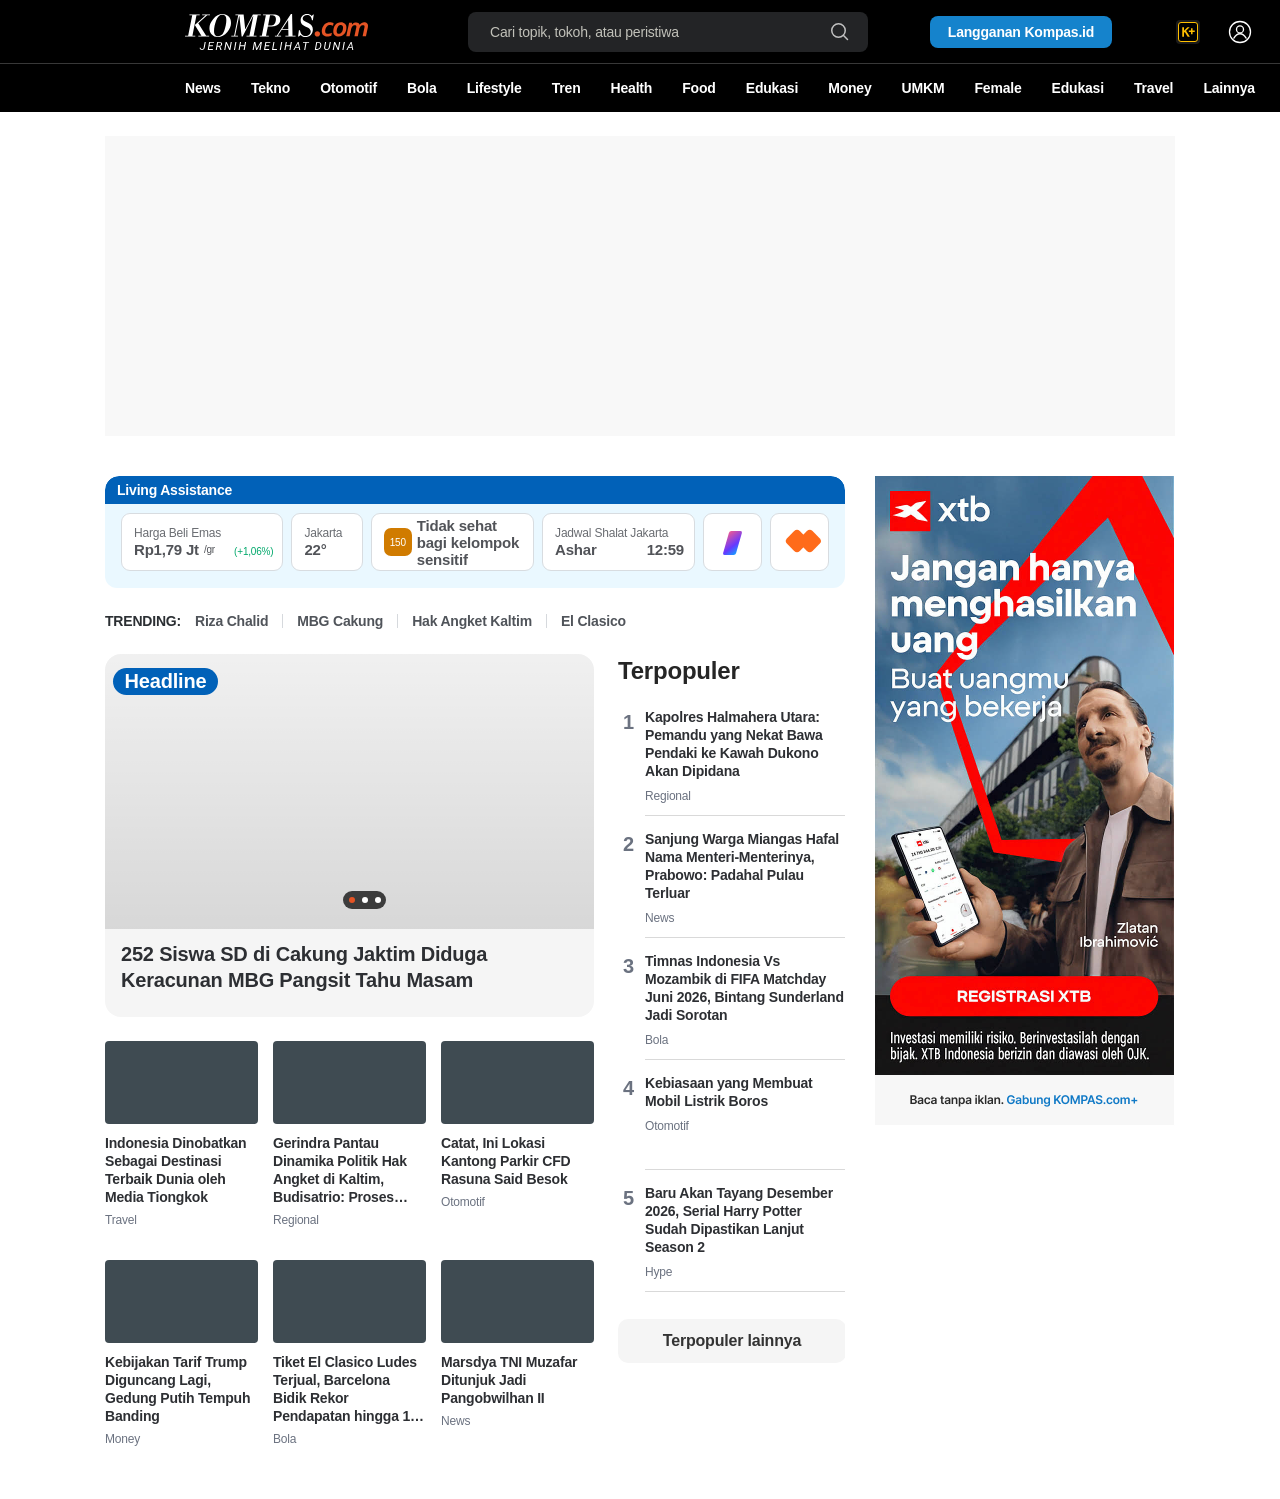
==== index.html @ 7e5c17a5 "commit" ====
<!doctype html>
<html lang="id">
  <head>
    <meta charset="UTF-8" />
    <meta name="viewport" content="width=device-width, initial-scale=1.0" />
    <title>Kompas.com Desktop Header</title>
    <link rel="stylesheet" href="styles.css" />
  </head>
  <body>
    <header class="site-header" aria-label="Kompas.com header">
      <div class="site-header__top">
        <div class="site-header__frame">
          <a class="brand" href="#" aria-label="Kompas.com">
            <svg class="brand__logo" width="183" height="36" viewBox="0 0 183 36" fill="none" xmlns="http://www.w3.org/2000/svg" aria-hidden="true" focusable="false">
            <g clip-path="url(#clip0_7351_44141)">
            <path d="M132.318 22.5954C130.817 22.5954 129.605 21.4092 129.605 19.9644C129.605 18.5196 130.817 17.3066 132.318 17.3066C133.819 17.3066 135.031 18.4928 135.031 19.9644C135.031 21.436 133.819 22.5954 132.318 22.5954Z" fill="#E55425"/>
            <path d="M10.28 22.4973H0V21.659H3.15675L7.2285 1.32901H4.41487V0.495117H14.6949V1.32901H11.4695L7.4298 21.6635H10.28V22.5018V22.4973ZM24.1514 22.4973H13.3087V21.659H16.4517L9.81337 10.9923L20.6241 1.32901H17.1974V0.495117H24.9932V1.32901H22.1796L13.2721 9.35576L21.1685 21.6635H24.1468V22.5018L24.1514 22.4973Z" fill="white"/>
            <path d="M24.444 14.1806C24.444 12.6332 24.7506 11.0948 25.3728 9.56968C25.9904 8.04013 26.9008 6.5641 28.104 5.13266C29.5086 3.43367 31.0137 2.15385 32.6241 1.2932C34.2391 0.437012 35.9319 0 37.7115 0C40.118 0 42.1035 0.83835 43.6682 2.51951C45.2283 4.19621 46.0106 6.3233 46.0106 8.89186C46.0106 10.3768 45.6995 11.8885 45.0819 13.4314C44.4642 14.9744 43.563 16.4593 42.3826 17.8774C40.9735 19.5897 39.45 20.8785 37.8259 21.7391C36.2018 22.6042 34.4907 23.0368 32.6882 23.0368C30.3 23.0368 28.3328 22.1984 26.7727 20.5217C25.2172 18.845 24.4395 16.7313 24.4395 14.1806H24.444ZM37.2174 0.83835C35.8678 0.83835 34.7058 1.28428 33.7313 2.17614C32.7522 3.068 31.8876 4.47269 31.1373 6.38573C30.4968 8.08473 29.9844 9.89075 29.6046 11.8038C29.2249 13.7168 29.0328 15.456 29.0328 17.0123C29.0328 18.7737 29.3713 20.0803 30.053 20.932C30.7347 21.7793 31.7732 22.2074 33.1777 22.2074C34.5822 22.2074 35.6985 21.757 36.6913 20.8517C37.6841 19.9509 38.5442 18.5641 39.2579 16.6912C39.8892 15.0368 40.3925 13.2441 40.7676 11.3133C41.1428 9.38239 41.3304 7.62988 41.3304 6.05128C41.3304 4.27648 40.9964 2.96544 40.3284 2.11371C39.6559 1.26644 38.622 0.83835 37.2174 0.83835Z" fill="white"/>
            <path d="M53.0334 22.4969H46.3311V21.6586H49.131L53.2302 1.32858H50.4211V0.494694H58.6241L60.1796 14.9295H60.477L67.893 0.490234H75.8124V1.32412H72.7059L68.6067 21.6586H71.5164V22.4969H61.4972V21.6586H64.4069L68.2911 2.26058H67.9296L57.6313 22.4925H56.6202L54.4563 2.22491H54.1086L50.1603 21.6541H53.0334V22.4925V22.4969Z" fill="white"/>
            <path d="M83.8368 22.4969H74.6914V21.6586H76.8279L80.8631 1.32413H78.0495V0.490234H87.9726C90.3837 0.490234 92.2045 0.940625 93.4443 1.83695C94.6842 2.73773 95.3018 4.06214 95.3018 5.81465C95.3018 7.07217 95.0181 8.1647 94.4417 9.08778C93.8698 10.0109 93.0234 10.7511 91.898 11.2996C91.0928 11.6876 90.1824 11.964 89.1621 12.129C88.1419 12.294 86.472 12.3788 84.1525 12.3788H82.8624L80.9912 21.663H83.8323V22.5014L83.8368 22.4969ZM83.0957 11.4468H84.7473C86.0374 11.4468 86.9707 11.3709 87.5426 11.2104C88.1145 11.0543 88.5948 10.7912 88.9837 10.4122C89.5876 9.8637 90.0634 9.12346 90.4065 8.19146C90.7497 7.26392 90.9189 6.25166 90.9189 5.16359C90.9189 3.74553 90.5712 2.7511 89.8758 2.18031C89.1804 1.60952 87.9315 1.32413 86.1381 1.32413H85.0263L83.0957 11.4423V11.4468Z" fill="white"/>
            <path d="M96.0841 22.4972H89.9033V21.6589H91.7699L105.907 0H107.096L107.526 21.6589H110.569V22.4972H100.389V21.6589H103.432L103.336 15.7681H96.7384L92.8039 21.6589H96.0933V22.4972H96.0841ZM103.326 14.8852L103.125 5.98885L97.2736 14.8852H103.322H103.326Z" fill="white"/>
            <path d="M113.766 22.4971H113.053L113.913 16.2095H114.988C115.281 18.1225 115.898 19.5807 116.85 20.5885C117.806 21.5963 119.046 22.1047 120.583 22.1047C122.006 22.1047 123.214 21.6587 124.207 20.7713C125.199 19.8795 125.693 18.8003 125.693 17.5339C125.693 16.7713 125.469 16.0712 125.021 15.4246C124.573 14.7825 123.95 14.2607 123.154 13.8639L120.3 12.4503C118.396 11.5049 117.147 10.613 116.553 9.77467C115.958 8.93632 115.66 7.84379 115.66 6.48816C115.66 4.5662 116.246 3.00544 117.422 1.80589C118.598 0.606336 120.135 0.00878906 122.033 0.00878906C123.013 0.00878906 123.882 0.164865 124.632 0.468098C125.382 0.77579 126.055 1.25294 126.65 1.89508L128.287 0.378912H128.763L127.857 6.29641H126.984C126.75 4.58404 126.224 3.26408 125.401 2.33655C124.573 1.40901 123.52 0.945244 122.226 0.945244C120.931 0.945244 119.833 1.29307 118.973 1.98872C118.113 2.68437 117.678 3.54056 117.678 4.54837C117.678 5.17267 117.843 5.69441 118.168 6.10912C118.497 6.52384 119.183 6.98315 120.235 7.49151L123.388 9.03443C124.934 9.78805 126.064 10.6844 126.782 11.7234C127.501 12.7624 127.857 14.0199 127.857 15.5004C127.857 17.7524 127.162 19.5718 125.762 20.9631C124.367 22.3499 122.518 23.0456 120.213 23.0456C119.252 23.0456 118.383 22.8761 117.605 22.5328C116.827 22.1894 116.177 21.6989 115.66 21.0656L113.753 22.506L113.766 22.4971Z" fill="white"/>
            <path d="M148.033 11.7014C147.521 11.4784 147.008 11.3178 146.5 11.2153C145.993 11.1127 145.535 11.0637 145.128 11.0637C144.501 11.0637 143.943 11.1618 143.458 11.3624C142.969 11.5587 142.543 11.8262 142.177 12.1517C141.811 12.4817 141.505 12.8563 141.253 13.2755C141.001 13.6991 140.795 14.1272 140.64 14.5731C140.484 15.0191 140.37 15.4561 140.297 15.8842C140.224 16.3123 140.192 16.7047 140.192 17.057C140.192 17.5832 140.26 18.0246 140.388 18.3814C140.521 18.7381 140.708 19.0191 140.942 19.2287C141.18 19.4338 141.463 19.5854 141.788 19.6746C142.113 19.7638 142.47 19.8039 142.85 19.8039C143.486 19.8039 144.149 19.7192 144.844 19.5453C145.535 19.3758 146.231 19.135 146.921 18.8318L146.308 21.717C145.823 21.9132 145.224 22.0915 144.515 22.2521C143.801 22.4126 143.046 22.4929 142.237 22.4929C141.532 22.4929 140.855 22.3948 140.201 22.203C139.546 22.0068 138.97 21.6991 138.462 21.2799C137.959 20.8563 137.556 20.3123 137.25 19.6478C136.948 18.9834 136.797 18.1718 136.797 17.2175C136.797 16.5977 136.861 15.9466 136.989 15.2688C137.117 14.591 137.318 13.9221 137.593 13.271C137.867 12.62 138.22 11.9957 138.654 11.3981C139.084 10.8006 139.601 10.2788 140.201 9.82844C140.8 9.37805 141.495 9.02576 142.287 8.75821C143.078 8.49511 143.957 8.36133 144.913 8.36133C145.453 8.36133 146.08 8.42822 146.784 8.562C147.489 8.69578 148.097 8.86969 148.6 9.08374L148.033 11.6924V11.7014Z" fill="#E55425"/>
            <path d="M156.039 8.37012C156.858 8.37012 157.595 8.47714 158.254 8.68673C158.912 8.90077 159.48 9.21739 159.951 9.63656C160.422 10.0557 160.784 10.5909 161.04 11.233C161.296 11.8751 161.424 12.6243 161.424 13.476C161.424 14.6622 161.259 15.7949 160.925 16.8829C160.596 17.971 160.102 18.9298 159.452 19.7637C158.803 20.5975 157.993 21.262 157.023 21.757C156.053 22.2519 154.937 22.4972 153.665 22.4972C152.86 22.4972 152.123 22.3902 151.46 22.1806C150.796 21.9665 150.229 21.6499 149.758 21.2308C149.287 20.8071 148.925 20.2809 148.669 19.6432C148.413 19.0056 148.285 18.2564 148.285 17.3958C148.285 16.214 148.449 15.0769 148.783 13.9888C149.117 12.9008 149.607 11.942 150.256 11.1081C150.906 10.2742 151.716 9.60981 152.686 9.11928C153.656 8.6243 154.772 8.37458 156.044 8.37458L156.039 8.37012ZM155.756 11.0635C155.303 11.0635 154.882 11.1527 154.502 11.3266C154.122 11.5006 153.784 11.7458 153.477 12.0535C153.175 12.3612 152.91 12.7224 152.686 13.1282C152.462 13.534 152.274 13.971 152.123 14.4392C151.972 14.9075 151.858 15.3846 151.78 15.8751C151.702 16.3657 151.666 16.8473 151.666 17.3199C151.666 18.087 151.849 18.6934 152.215 19.1393C152.581 19.5853 153.157 19.8038 153.944 19.8038C154.401 19.8038 154.818 19.7146 155.198 19.5407C155.577 19.3668 155.92 19.1215 156.222 18.8138C156.524 18.5061 156.79 18.1449 157.018 17.7391C157.247 17.3333 157.435 16.8963 157.581 16.4281C157.727 15.9599 157.842 15.4783 157.915 14.9833C157.993 14.4883 158.029 14.0022 158.029 13.534C158.029 12.7759 157.842 12.1739 157.476 11.7324C157.105 11.2865 156.529 11.068 155.751 11.068L155.756 11.0635Z" fill="#E55425"/>
            <path d="M174.642 10.7157C175.232 9.95763 175.923 9.37792 176.719 8.97212C177.515 8.57079 178.361 8.37012 179.253 8.37012C179.811 8.37012 180.319 8.44593 180.777 8.59754C181.234 8.74916 181.628 8.97658 181.957 9.2709C182.291 9.56521 182.547 9.92642 182.726 10.3545C182.904 10.7826 182.995 11.2687 182.995 11.8261C182.995 12.1694 182.963 12.5485 182.895 12.9632C182.826 13.3779 182.753 13.7971 182.666 14.2118L180.973 22.1494H177.615L179.294 14.2698C179.39 13.8239 179.454 13.4716 179.486 13.1995C179.518 12.932 179.537 12.7046 179.537 12.5217C179.537 12.3255 179.509 12.1472 179.459 11.9822C179.409 11.8172 179.326 11.67 179.212 11.5451C179.098 11.4203 178.947 11.3222 178.754 11.2464C178.562 11.175 178.334 11.1349 178.054 11.1349C177.487 11.1349 176.952 11.291 176.449 11.6076C175.945 11.9197 175.511 12.3523 175.154 12.8963C174.962 13.1728 174.797 13.4894 174.655 13.8417C174.513 14.194 174.39 14.6131 174.285 15.1037L172.789 22.1538H169.431L171.11 14.2742C171.206 13.8283 171.27 13.476 171.302 13.204C171.334 12.9364 171.352 12.709 171.352 12.5262C171.352 12.33 171.325 12.1516 171.274 11.9866C171.224 11.8216 171.137 11.6745 171.027 11.5496C170.913 11.4247 170.762 11.3266 170.57 11.2508C170.378 11.1795 170.149 11.1393 169.874 11.1393C169.353 11.1393 168.854 11.2731 168.387 11.5407C167.916 11.8082 167.505 12.1784 167.143 12.6511C166.914 12.9543 166.718 13.3066 166.544 13.699C166.374 14.0914 166.233 14.5507 166.118 15.0814L164.609 22.1583H161.25L164.114 8.71348H166.974V10.408H167.029C167.257 10.1405 167.523 9.88182 167.829 9.63656C168.131 9.3913 168.461 9.17725 168.818 8.98996C169.174 8.80267 169.554 8.65551 169.961 8.54403C170.368 8.43255 170.794 8.37904 171.229 8.37904C172.075 8.37904 172.789 8.5797 173.379 8.98104C173.964 9.38238 174.372 9.96209 174.587 10.7246H174.646L174.642 10.7157Z" fill="#E55425"/>
            <path d="M19.6861 27.915H20.7429L19.7593 33.5561C19.6495 34.3097 19.3384 34.9072 18.8214 35.3532C18.3045 35.7991 17.6639 36.0176 16.8908 35.9998C16.1725 35.9864 15.6144 35.7723 15.2255 35.3665C14.832 34.9563 14.6582 34.3944 14.7039 33.6809H15.7516C15.7104 34.1224 15.7928 34.4747 16.0032 34.7378C16.2137 35.0009 16.5248 35.1347 16.9457 35.1436C17.4078 35.157 17.7966 35.0187 18.1123 34.7199C18.4326 34.4256 18.6247 34.0421 18.6979 33.5694L19.6861 27.915Z" fill="white"/>
            <path d="M27.8754 32.2009H24.4396L23.9363 35.0236H27.9303L27.7747 35.8842H22.7285L24.1468 27.9199H29.1381L28.9825 28.7806H25.048L24.5951 31.3447H28.0309L27.88 32.2053L27.8754 32.2009Z" fill="white"/>
            <path d="M34.2438 32.6642H32.3589L31.787 35.8794H30.7256L32.1438 27.915H34.6006C35.4561 27.924 36.1104 28.138 36.5587 28.5572C37.0071 28.9764 37.1946 29.5471 37.126 30.274C37.0848 30.7735 36.8973 31.2149 36.5679 31.594C36.2385 31.973 35.7947 32.2629 35.2457 32.4546L36.513 35.8125V35.8838H35.3829L34.2392 32.6687L34.2438 32.6642ZM32.5098 31.7991H34.0608C34.6006 31.8036 35.0535 31.6653 35.4241 31.3844C35.7947 31.1034 36.0097 30.7289 36.0738 30.2606C36.1287 29.8013 36.0372 29.4446 35.7947 29.1859C35.5522 28.9273 35.1816 28.7891 34.683 28.7757H33.0497L32.5098 31.7991Z" fill="white"/>
            <path d="M45.3612 35.8794H44.3409L41.4221 29.6988L40.3241 35.8794H39.2627L40.6809 27.915H41.7012L44.6246 34.1269L45.7317 27.915H46.7794L45.3612 35.8794Z" fill="white"/>
            <path d="M50.0003 35.8794H48.9526L50.3709 27.915H51.4186L50.0003 35.8794Z" fill="white"/>
            <path d="M59.6719 35.8794H58.6151L59.2739 32.196H55.2845L54.6257 35.8794H53.5688L54.9871 27.915H56.0439L55.4309 31.3398H59.4157L60.0288 27.915H61.0901L59.6719 35.8794Z" fill="white"/>
            <path d="M70.3588 27.9156L71.7907 34.4039L75.5422 27.9156H76.9285L75.5102 35.8799H74.4625L75.0253 32.7272L75.6932 29.5209L71.9875 35.8799H71.1777L69.7183 29.3961L69.215 32.8298L68.6706 35.8755H67.6138L69.032 27.9111H70.3633L70.3588 27.9156Z" fill="white"/>
            <path d="M84.1571 32.2009H80.7213L80.2181 35.0236H84.212L84.0565 35.8842H79.0103L80.4285 27.9199H85.4198L85.2643 28.7806H81.3298L80.8769 31.3447H84.3127L84.1617 32.2053L84.1571 32.2009Z" fill="white"/>
            <path d="M88.2241 35.0236H91.9847L91.8292 35.8842H87.0117L88.43 27.9199H89.4914L88.2241 35.0281V35.0236Z" fill="white"/>
            <path d="M95.805 35.8794H94.7573L96.1756 27.915H97.2232L95.805 35.8794Z" fill="white"/>
            <path d="M105.472 35.8794H104.415L105.074 32.196H101.085L100.426 35.8794H99.3691L100.787 27.915H101.844L101.231 31.3398H105.216L105.829 27.915H106.89L105.472 35.8794Z" fill="white"/>
            <path d="M113.858 33.7969H110.546L109.429 35.8794H108.299L112.737 27.915H113.661L115.276 35.8794H114.238L113.849 33.7969H113.858ZM111.012 32.9362H113.702L113.025 29.2216L111.017 32.9362H111.012Z" fill="white"/>
            <path d="M124.051 28.7757H121.507L120.245 35.8838H119.197L120.46 28.7757H117.916L118.072 27.915H124.207L124.051 28.7757Z" fill="white"/>
            <path d="M129.825 35.8794L131.243 27.915H133.366C134.029 27.9195 134.606 28.0845 135.086 28.41C135.566 28.7356 135.914 29.1815 136.12 29.7523C136.33 30.3231 136.39 30.9607 136.307 31.6698L136.253 32.0711C136.088 33.2305 135.626 34.1581 134.866 34.8493C134.107 35.5405 133.151 35.8838 132.002 35.8838H129.825V35.8794ZM132.144 28.7712L131.033 35.0143H132.071C132.863 35.0187 133.535 34.7779 134.089 34.2963C134.642 33.8147 134.999 33.1547 135.164 32.3164C135.296 31.6475 135.338 31.0767 135.296 30.604C135.242 30.0377 135.049 29.5962 134.72 29.2751C134.391 28.9541 133.947 28.7891 133.393 28.7757H132.14L132.144 28.7712Z" fill="white"/>
            <path d="M145.837 27.915L144.895 33.3063C144.767 34.1358 144.401 34.7958 143.792 35.2818C143.188 35.7723 142.456 36.0087 141.596 35.9953C141.061 35.9864 140.594 35.866 140.201 35.643C139.807 35.4201 139.515 35.1034 139.327 34.6976C139.139 34.2919 139.08 33.8281 139.139 33.3108L140.082 27.915H141.12L140.182 33.3197C140.118 33.8771 140.214 34.3186 140.475 34.6352C140.736 34.9563 141.125 35.1213 141.646 35.1347C142.214 35.157 142.694 35.0053 143.088 34.6843C143.476 34.3632 143.723 33.9084 143.824 33.3242L144.767 27.915H145.828H145.837Z" fill="white"/>
            <path d="M153.798 35.8794H152.777L149.859 29.6988L148.761 35.8794H147.699L149.117 27.915H150.138L153.061 34.1269L154.168 27.915H155.216L153.798 35.8794Z" fill="white"/>
            <path d="M158.437 35.8794H157.389L158.807 27.915H159.855L158.437 35.8794Z" fill="white"/>
            <path d="M166.877 33.7969H163.565L162.449 35.8794H161.319L165.757 27.915H166.681L168.296 35.8794H167.257L166.868 33.7969H166.877ZM164.032 32.9362H166.722L166.045 29.2216L164.036 32.9362H164.032Z" fill="white"/>
            </g>
            <defs>
            <clipPath id="clip0_7351_44141">
            <rect width="183" height="36" fill="white"/>
            </clipPath>
            </defs>
            </svg>
            
          </a>

          <form class="search" role="search" aria-label="Cari berita">
            <label class="sr-only" for="site-search">Cari berita</label>
            <input id="site-search" type="search" placeholder="Cari topik, tokoh, atau peristiwa" />
            <button type="submit" aria-label="Cari">
              <svg class="search__icon" width="24" height="24" viewBox="0 0 256 256" aria-hidden="true" focusable="false">
                <circle cx="112" cy="112" r="72"></circle>
                <path d="M163 163l45 45"></path>
              </svg>
            </button>
          </form>

          <a class="subscribe-button" href="#">Langganan Kompas.id</a>
          <a class="kompas-plus" href="#" aria-label="Kompas plus">
            <svg class="kompas-plus__icon" width="24" height="24" viewBox="0 0 24 24" aria-hidden="true" focusable="false">
              <rect x="0" y="0" width="24" height="24" rx="4" fill="#1B1B1B"/>
              <rect x="2.5" y="2.5" width="19" height="19" rx="2.5" stroke="#FFBF00" stroke-width="1"/>
              <path d="M6.25 7.25H8V10.75L11.45 7.25H13.65L10.05 10.75L13.85 16.75H11.7L8.78 12.07L8 12.82V16.75H6.25V7.25Z" fill="#FFBF00"/>
              <path d="M16.55 8.25V10.45H18.75V11.95H16.55V14.15H15.05V11.95H12.85V10.45H15.05V8.25H16.55Z" fill="#FFBF00"/>
            </svg>
          </a>
          <a class="account-button" href="#" aria-label="Akun">
            <svg width="28" height="28" viewBox="0 0 256 256" aria-hidden="true" focusable="false">
              <circle cx="128" cy="128" r="96"></circle>
              <circle cx="128" cy="104" r="32"></circle>
              <path d="M72 184c14.5-25.1 34.3-40 56-40s41.5 14.9 56 40"></path>
            </svg>
          </a>
        </div>
      </div>

      <nav class="site-nav" aria-label="Navigasi utama">
        <div class="site-header__frame">
          <a class="nav-news" href="#">News</a>
          <a class="nav-tekno" href="#">Tekno</a>
          <a class="nav-otomotif" href="#">Otomotif</a>
          <a class="nav-bola" href="#">Bola</a>
          <a class="nav-lifestyle" href="#">Lifestyle</a>
          <a class="nav-tren" href="#">Tren</a>
          <a class="nav-health" href="#">Health</a>
          <a class="nav-food" href="#">Food</a>
          <a class="nav-edukasi" href="#">Edukasi</a>
          <a class="nav-money" href="#">Money</a>
          <a class="nav-umkm" href="#">UMKM</a>
          <a class="nav-female" href="#">Female</a>
          <a class="nav-edukasi-2" href="#">Edukasi</a>
          <a class="nav-travel" href="#">Travel</a>
          <a class="nav-lainnya" href="#">Lainnya</a>
        </div>
      </nav>
    </header>

    <main class="page">
      <section class="ad-slot container" aria-label="Advertisement"></section>
      <section class="content-layout container" aria-label="Main content">
        <div class="content-layout__left">
          <section class="news-board" aria-label="Kompas.com highlight">
            <div class="living-assistance">
              <div class="living-assistance__title">Living Assistance</div>
              <div class="assist-strip">
                <article class="assist-card assist-card--gold">
                  <span class="assist-card__label">Harga Beli Emas</span>
                  <div class="assist-card__value">Rp1,79 Jt <span>/gr</span></div>
                  <span class="assist-card__meta">(+1,06%)</span>
                </article>
                <article class="assist-card assist-card--weather">
                  <span class="assist-card__label">Jakarta</span>
                  <div class="assist-card__value">22&deg;</div>
                </article>
                <article class="assist-card assist-card--air">
                  <span class="assist-card__label">Kualitas Udara</span>
                  <div class="assist-card__value"><span class="assist-badge">150</span> Tidak sehat bagi kelompok sensitif</div>
                </article>
                <article class="assist-card assist-card--pray">
                  <span class="assist-card__label">Jadwal Shalat Jakarta</span>
                  <div class="assist-card__value">Ashar <strong>12:59</strong></div>
                </article>
                <button class="assist-icon assist-icon--bolt" type="button" aria-label="Kilasan cepat"></button>
                <button class="assist-icon assist-icon--heart" type="button" aria-label="Kesehatan"></button>
              </div>
            </div>

            <div class="trending-bar">
              <span>TRENDING:</span>
              <a href="#">Riza Chalid</a>
              <a href="#">MBG Cakung</a>
              <a href="#">Hak Angket Kaltim</a>
              <a href="#">El Clasico</a>
            </div>

            <div class="news-board__main">
              <section class="headline-area" aria-label="Headline">
                <article class="headline-card">
                  <div class="headline-card__media courtroom-scene">
                    <span class="section-pill">Headline</span>
                    <div class="carousel-dot-group"><span></span><span></span><span></span></div>
                  </div>
                  <h1>252 Siswa SD di Cakung Jaktim Diduga Keracunan MBG Pangsit Tahu Masam</h1>
                </article>

                <div class="story-grid">
                  <article class="story-card">
                    <div class="story-card__media landscape-scene"></div>
                    <h2>Indonesia Dinobatkan Sebagai Destinasi Terbaik Dunia oleh Media Tiongkok</h2>
                    <span>Travel</span>
                  </article>
                  <article class="story-card">
                    <div class="story-card__media meeting-scene"></div>
                    <h2>Gerindra Pantau Dinamika Politik Hak Angket di Kaltim, Budisatrio: Proses Demokrasi</h2>
                    <span>Regional</span>
                  </article>
                  <article class="story-card">
                    <div class="story-card__media fire-scene"></div>
                    <h2>Catat, Ini Lokasi Kantong Parkir CFD Rasuna Said Besok</h2>
                    <span>Otomotif</span>
                  </article>
                  <article class="story-card">
                    <div class="story-card__media portrait-scene"></div>
                    <h2>Kebijakan Tarif Trump Diguncang Lagi, Gedung Putih Tempuh Banding</h2>
                    <span>Money</span>
                  </article>
                  <article class="story-card">
                    <div class="story-card__media truck-scene"></div>
                    <h2>Tiket El Clasico Ludes Terjual, Barcelona Bidik Rekor Pendapatan hingga 15 Juta Euro</h2>
                    <span>Bola</span>
                  </article>
                  <article class="story-card">
                    <div class="story-card__media crowd-scene"></div>
                    <h2>Marsdya TNI Muzafar Ditunjuk Jadi Pangobwilhan II</h2>
                    <span>News</span>
                  </article>
                </div>
              </section>

              <aside class="popular-panel" aria-label="Terpopuler">
                <h2>Terpopuler</h2>
                <ol class="popular-list">
                  <li><a href="#">Kapolres Halmahera Utara: Pemandu yang Nekat Bawa Pendaki ke Kawah Dukono Akan Dipidana</a><span>Regional</span></li>
                  <li><a href="#">Sanjung Warga Miangas Hafal Nama Menteri-Menterinya, Prabowo: Padahal Pulau Terluar</a><span>News</span></li>
                  <li><a href="#">Timnas Indonesia Vs Mozambik di FIFA Matchday Juni 2026, Bintang Sunderland Jadi Sorotan</a><span>Bola</span></li>
                  <li><a href="#">Kebiasaan yang Membuat Mobil Listrik Boros</a><span>Otomotif</span></li>
                  <li><a href="#">Baru Akan Tayang Desember 2026, Serial Harry Potter Sudah Dipastikan Lanjut Season 2</a><span>Hype</span></li>
                </ol>
                <a class="popular-more" href="#">Terpopuler lainnya</a>
              </aside>
            </div>
          </section>
        </div>
        <aside class="content-layout__right" aria-label="Sidebar">
          <a class="sidebar-ad" href="#" aria-label="Iklan XTB">
            <img src="assets/sidebar-xtb-ad.png" alt="XTB - Jangan hanya menghasilkan uang. Buat uangmu yang bekerja." />
          </a>
        </aside>
      </section>
    </main>
  </body>
</html>
---- styles.css ----
:root {
  --container-width: 1070px;
  --canvas-width: 1440px;
  --page-bg: #ffffff;
  --header-black: #000000;
  --search-bg: #232426;
  --search-placeholder: #c1c1b9;
  --login-bg: #1583cc;
  --line-color: #383838;
  --text-tracking: -0.2px;
  --paper-elevation-1: #f8f8f8;
  --text-primary: #2d2f33;
  --text-secondary: #6b7280;
}

* {
  box-sizing: border-box;
}

html,
body {
  margin: 0;
  min-height: 100%;
}

body {
  background: var(--page-bg);
  color: #1f1f1f;
  font-family: Inter, Arial, Helvetica, sans-serif;
  letter-spacing: var(--text-tracking);
}

.site-header {
  width: 100%;
  height: 112px;
  overflow: hidden;
  background: var(--header-black);
}

.site-header__top {
  height: 64px;
  border-bottom: 1px solid var(--line-color);
}

.site-header__frame {
  position: relative;
  width: var(--canvas-width);
  height: 100%;
  margin: 0 auto;
}

.brand {
  position: absolute;
  left: 185px;
  top: 14px;
  display: block;
  width: 183px;
  height: 36px;
  color: #ffffff;
  text-decoration: none;
}

.brand__logo {
  display: block;
  width: 183px;
  height: 36px;
}

.search {
  position: absolute;
  left: 468px;
  top: 12px;
  width: 400px;
  height: 40px;
  margin: 0;
}

.search input {
  width: 100%;
  height: 100%;
  padding: 0 52px 0 22px;
  border: 0;
  border-radius: 8px;
  outline: 0;
  background: var(--search-bg);
  color: #ffffff;
  font-family: Inter, Arial, Helvetica, sans-serif;
  font-size: 14px;
  font-weight: 400;
  line-height: 40px;
  letter-spacing: var(--text-tracking);
}

.search input::placeholder {
  color: var(--search-placeholder);
  opacity: 1;
}

.search button {
  position: absolute;
  right: 16px;
  top: 8px;
  width: 24px;
  height: 24px;
  padding: 0;
  border: 0;
  background: transparent;
  cursor: pointer;
}

.search__icon {
  position: absolute;
  inset: 0;
  fill: none;
  stroke: #c1c1c1;
  stroke-linecap: round;
  stroke-linejoin: round;
  stroke-width: 16;
}

.subscribe-button {
  position: absolute;
  left: 930px;
  top: 16px;
  display: flex;
  align-items: center;
  justify-content: center;
  width: 182px;
  height: 32px;
  border-radius: 8px;
  background: var(--login-bg);
  color: #ffffff;
  font-family: Arial, Helvetica, sans-serif;
  font-size: 14px;
  font-weight: 700;
  line-height: 1;
  letter-spacing: var(--text-tracking);
  text-decoration: none;
}

.kompas-plus {
  position: absolute;
  left: 1176px;
  top: 20px;
  display: flex;
  align-items: center;
  justify-content: center;
  width: 24px;
  height: 24px;
  text-decoration: none;
}

.kompas-plus__icon {
  display: block;
  width: 24px;
  height: 24px;
}

.account-button {
  position: absolute;
  left: 1226px;
  top: 18px;
  width: 28px;
  height: 28px;
  color: #ffffff;
}

.account-button svg {
  display: block;
  width: 28px;
  height: 28px;
  fill: none;
  stroke: currentColor;
  stroke-linecap: round;
  stroke-linejoin: round;
  stroke-width: 12;
}

.site-nav {
  height: 48px;
}

.site-nav .site-header__frame {
  position: relative;
  display: flex;
  align-items: center;
  justify-content: space-between;
  padding: 0 185px;
}

.site-nav a {
  position: static;
  display: flex;
  align-items: center;
  height: 48px;
  color: #ffffff;
  font-family: Inter, Arial, Helvetica, sans-serif;
  font-size: 14px;
  font-weight: 600;
  line-height: 1;
  letter-spacing: var(--text-tracking);
  text-decoration: none;
  white-space: nowrap;
}

.nav-news {
  left: 185px;
}

.nav-tekno {
  left: 247px;
}

.nav-otomotif {
  left: 314px;
}

.nav-bola {
  left: 396px;
}

.nav-lifestyle {
  left: 449px;
}

.nav-tren {
  left: 530px;
}

.nav-health {
  left: 586px;
}

.nav-food {
  left: 648px;
}

.nav-edukasi {
  left: 718px;
}

.nav-money {
  left: 786px;
}

.nav-umkm {
  left: 856px;
}

.nav-female {
  left: 934px;
}

.nav-edukasi-2 {
  left: 997px;
}

.nav-travel {
  left: 1137px;
}

.nav-lainnya {
  left: 1203px;
}

.page {
  width: 100%;
}

.container {
  width: min(var(--container-width), calc(100% - 32px));
  margin: 0 auto;
}

.ad-slot {
  height: 300px;
  margin-top: 24px;
  background: var(--paper-elevation-1);
}

.content-layout {
  display: grid;
  grid-template-columns: 740px 300px;
  gap: 30px;
  align-items: start;
  margin-top: 40px;
}

.content-layout__left {
  width: 740px;
  overflow: hidden;
}

.news-board {
  width: 740px;
  min-height: 1023px;
  overflow: hidden;
  border-radius: 14px 14px 0 0;
  background: #ffffff;
  color: #1f1f1f;
  font-family: Inter, Arial, Helvetica, sans-serif;
  letter-spacing: var(--text-tracking);
}

.living-assistance {
  height: 112px;
  overflow: hidden;
  border-radius: 14px 14px 12px 12px;
  background: #eaf8ff;
}

.living-assistance__title {
  height: 28px;
  padding: 7px 12px 0;
  border-radius: 14px 14px 0 0;
  background: #0161b8;
  color: #ffffff;
  font-size: 14px;
  font-weight: 700;
  line-height: 1;
}

.assist-strip {
  display: flex;
  align-items: center;
  gap: 8px;
  height: 84px;
  padding: 8px 16px 16px;
}

.assist-card,
.assist-icon {
  height: 58px;
  border: 1px solid #d8dce0;
  border-radius: 9px;
  background: #ffffff;
  color: #515358;
}

.assist-card {
  position: relative;
  display: flex;
  flex-direction: column;
  justify-content: center;
  padding: 8px 10px 8px 12px;
}

.assist-card--gold {
  width: 170px;
}

.assist-card--weather {
  width: 74px;
}

.assist-card--air {
  width: 171px;
}

.assist-card--pray {
  width: 160px;
}

.assist-card__label {
  display: block;
  overflow: hidden;
  color: #6a6d72;
  font-size: 12px;
  font-weight: 400;
  line-height: 15px;
  text-overflow: ellipsis;
  white-space: nowrap;
}

.assist-card__value {
  display: flex;
  align-items: center;
  gap: 5px;
  color: #515358;
  font-size: 15px;
  font-weight: 700;
  line-height: 17px;
}

.assist-card__value span,
.assist-card__meta {
  font-size: 10px;
  font-weight: 500;
}

.assist-card__meta {
  position: absolute;
  right: 9px;
  bottom: 13px;
  color: #00a86b;
}

.assist-badge {
  display: inline-flex;
  align-items: center;
  justify-content: center;
  flex: 0 0 28px;
  height: 28px;
  border-radius: 7px;
  background: #d07b00;
  color: #ffffff;
  font-size: 12px;
  font-weight: 700;
}

.assist-card--pray .assist-card__value {
  justify-content: space-between;
}

.assist-icon {
  position: relative;
  flex: 0 0 59px;
  padding: 0;
}

.assist-icon::before {
  position: absolute;
  content: "";
  inset: 17px 22px 15px;
  transform: skew(-16deg);
  border-radius: 2px;
}

.assist-icon--bolt::before {
  background: linear-gradient(135deg, #ef5a92 0%, #6638ff 62%, #10a4ff 100%);
}

.assist-icon--heart::before {
  inset: 18px 17px 17px;
  transform: rotate(45deg);
  width: 18px;
  height: 18px;
  border-radius: 4px;
  background: #ff6b1a;
  box-shadow: 9px -9px 0 #ff6b1a;
}

.trending-bar {
  display: flex;
  align-items: center;
  gap: 14px;
  height: 66px;
  overflow: hidden;
  color: #50545a;
  font-size: 14px;
  font-weight: 700;
  line-height: 1;
  white-space: nowrap;
}

.trending-bar span {
  color: #2b2f33;
  font-weight: 800;
}

.trending-bar a {
  color: #50545a;
  text-decoration: none;
}

.trending-bar a + a {
  padding-left: 14px;
  border-left: 1px solid #d6d9dd;
}

.news-board__main {
  display: grid;
  grid-template-columns: 489px 228px;
  gap: 24px;
}

.headline-card {
  overflow: hidden;
  border-radius: 16px;
  background: #f5f5f5;
}

.headline-card__media {
  position: relative;
  height: 275px;
  overflow: hidden;
  background: #d7c9ae;
  background-position: center;
  background-size: cover;
}

.courtroom-scene {
  background:
    linear-gradient(180deg, rgba(0, 0, 0, 0.02), rgba(0, 0, 0, 0.12)),
    url("https://picsum.photos/id/1027/980/550");
  background-position: center 42%;
  background-size: cover;
}

.section-pill {
  position: absolute;
  left: 8px;
  top: 14px;
  z-index: 2;
  min-width: 105px;
  height: 27px;
  border-radius: 14px;
  background: #0161b8;
  color: #ffffff;
  font-size: 20px;
  font-weight: 700;
  line-height: 27px;
  text-align: center;
}

.carousel-dot-group {
  position: absolute;
  left: 238px;
  bottom: 20px;
  display: flex;
  gap: 7px;
  align-items: center;
  justify-content: center;
  width: 43px;
  height: 18px;
  border-radius: 9px;
  background: rgba(0, 0, 0, 0.72);
}

.carousel-dot-group span {
  width: 6px;
  height: 6px;
  border-radius: 50%;
  background: #ffffff;
}

.carousel-dot-group span:first-child {
  background: #e55425;
}

.headline-card h1 {
  display: -webkit-box;
  min-height: 88px;
  margin: 0;
  padding: 12px 16px 20px;
  overflow: hidden;
  color: var(--text-primary);
  font-family: Inter, Arial, Helvetica, sans-serif;
  font-size: 20px;
  font-weight: 600;
  line-height: 26px;
  letter-spacing: var(--text-tracking);
  -webkit-box-orient: vertical;
  -webkit-line-clamp: 4;
}

.story-grid {
  display: grid;
  grid-template-columns: repeat(3, 153px);
  gap: 32px 15px;
  margin-top: 24px;
}

.story-card {
  min-width: 0;
}

.story-card__media {
  height: 83px;
  overflow: hidden;
  border-radius: 4px;
  background: #3f4b52;
  background-position: center;
  background-size: cover;
}

.landscape-scene {
  background-image: url("https://picsum.photos/id/1018/306/166");
}

.meeting-scene {
  background-image: url("https://picsum.photos/id/1025/306/166");
}

.fire-scene {
  background-image: url("https://picsum.photos/id/1031/306/166");
}

.portrait-scene {
  background-image: url("https://picsum.photos/id/1005/306/166");
}

.truck-scene {
  background-image: url("https://picsum.photos/id/1072/306/166");
}

.crowd-scene {
  background-image: url("https://picsum.photos/id/1067/306/166");
}

.story-card h2 {
  display: -webkit-box;
  max-height: 72px;
  margin: 10px 0 4px;
  overflow: hidden;
  color: var(--text-primary);
  font-family: Inter, Arial, Helvetica, sans-serif;
  font-size: 14px;
  font-weight: 600;
  line-height: 18px;
  letter-spacing: var(--text-tracking);
  -webkit-box-orient: vertical;
  -webkit-line-clamp: 4;
}

.story-card span {
  color: var(--text-secondary);
  font-family: Inter, Arial, Helvetica, sans-serif;
  font-size: 12px;
  font-weight: 400;
  line-height: 16px;
  letter-spacing: var(--text-tracking);
}

.popular-panel {
  padding-top: 2px;
  color: #2d2f33;
}

.popular-panel h2 {
  margin: 0 0 8px;
  color: #252525;
  font-size: 24px;
  font-weight: 800;
  line-height: 1.25;
}

.popular-list {
  margin: 0;
  padding: 0;
  list-style: none;
  counter-reset: popular;
}

.popular-list li {
  position: relative;
  min-height: 110px;
  padding: 14px 0 12px 27px;
  counter-increment: popular;
}

.popular-list li::before {
  position: absolute;
  left: 5px;
  top: 18px;
  content: counter(popular);
  color: var(--text-secondary);
  font-family: Inter, Arial, Helvetica, sans-serif;
  font-size: 20px;
  font-weight: 600;
  line-height: 1;
  letter-spacing: var(--text-tracking);
}

.popular-list li::after {
  position: absolute;
  right: 0;
  bottom: 0;
  left: 27px;
  height: 1px;
  content: "";
  background: #d9d9d9;
}

.popular-list a {
  display: -webkit-box;
  max-height: 72px;
  overflow: hidden;
  color: var(--text-primary);
  font-family: Inter, Arial, Helvetica, sans-serif;
  font-size: 14px;
  font-weight: 600;
  line-height: 18px;
  letter-spacing: var(--text-tracking);
  text-decoration: none;
  -webkit-box-orient: vertical;
  -webkit-line-clamp: 4;
}

.popular-list span {
  display: block;
  margin-top: 8px;
  color: var(--text-secondary);
  font-family: Inter, Arial, Helvetica, sans-serif;
  font-size: 12px;
  font-weight: 400;
  line-height: 16px;
  letter-spacing: var(--text-tracking);
}

.popular-more {
  display: flex;
  align-items: center;
  justify-content: center;
  width: 228px;
  height: 44px;
  margin-top: 27px;
  border-radius: 10px;
  background: #f5f5f5;
  color: #333333;
  font-size: 16px;
  font-weight: 700;
  text-decoration: none;
}

.content-layout__right {
  width: 300px;
  min-height: 300px;
}

.sidebar-ad {
  display: block;
  width: 300px;
  overflow: hidden;
  background: var(--paper-elevation-1);
  color: inherit;
  text-decoration: none;
}

.sidebar-ad img {
  display: block;
  width: 300px;
  height: auto;
}

.sr-only {
  position: absolute;
  width: 1px;
  height: 1px;
  padding: 0;
  overflow: hidden;
  clip: rect(0, 0, 0, 0);
  white-space: nowrap;
  border: 0;
}
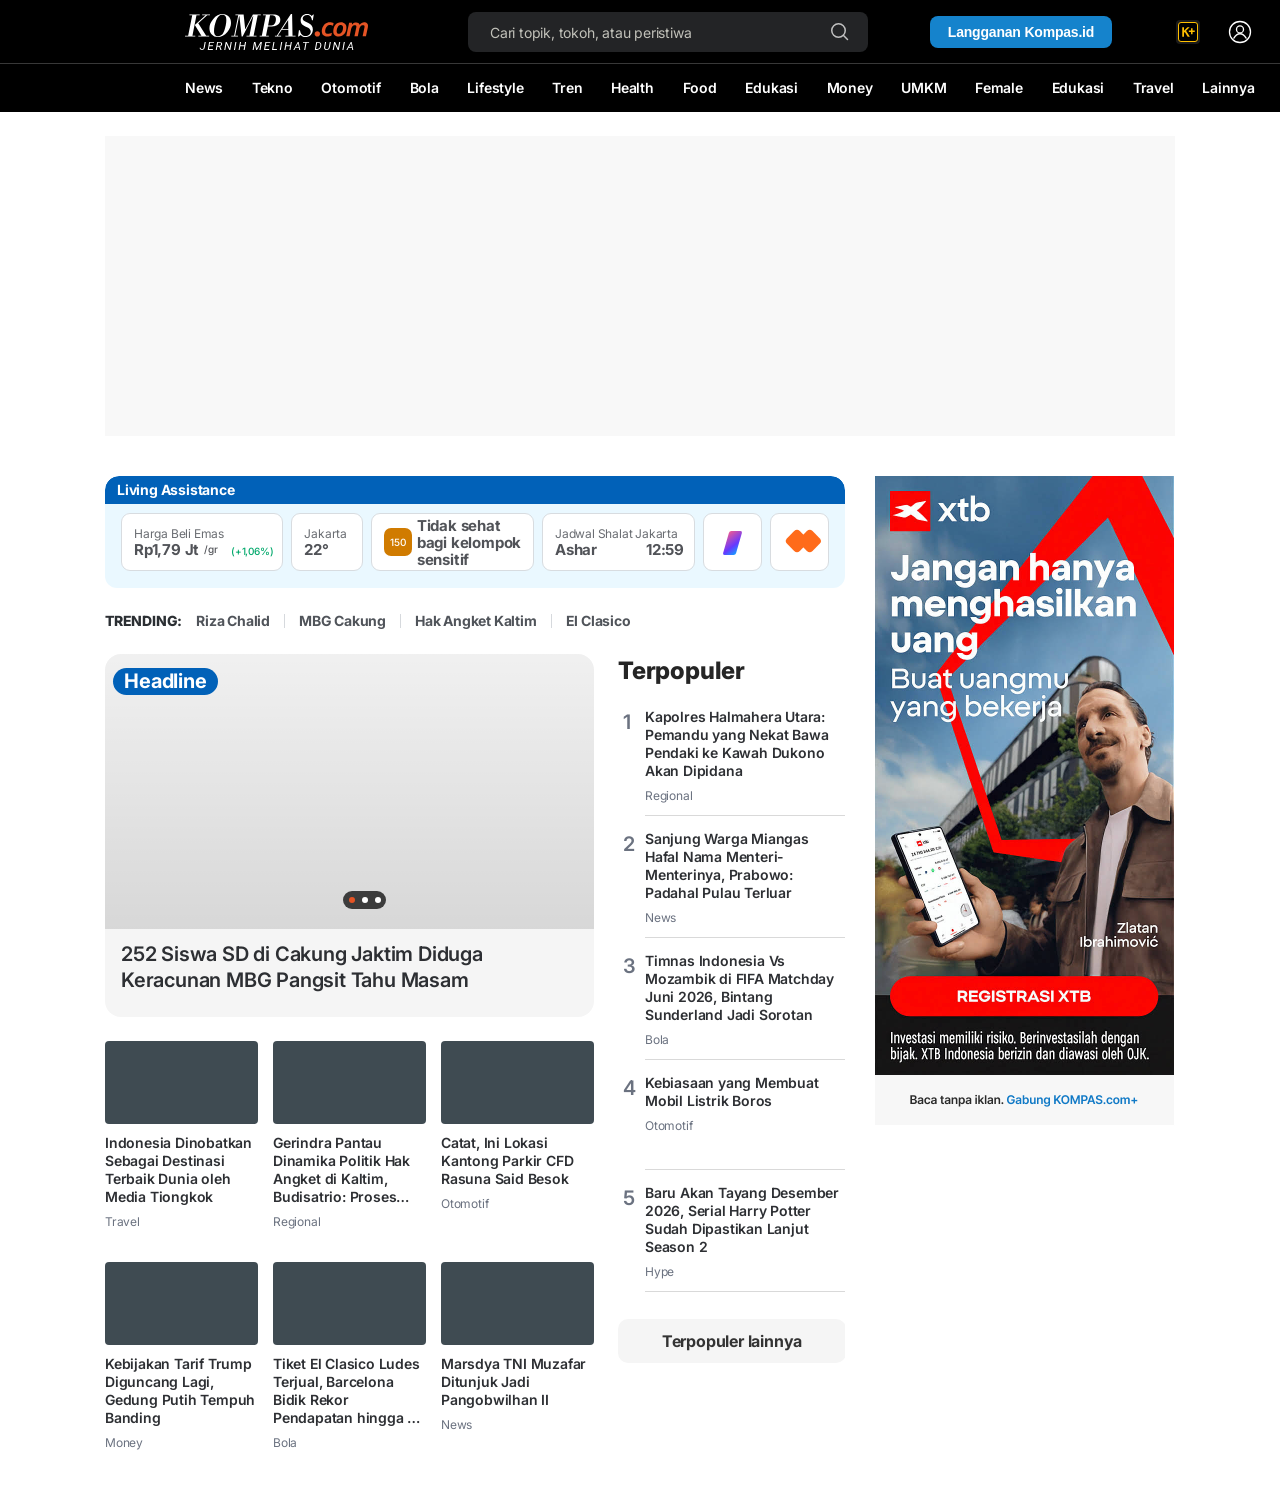
==== commit 5ece2cd3: "commit" ====
--- a/index.html
+++ b/index.html
@@ -4,6 +4,9 @@
     <meta charset="UTF-8" />
     <meta name="viewport" content="width=device-width, initial-scale=1.0" />
     <title>Kompas.com Desktop Header</title>
+    <link rel="preconnect" href="https://fonts.googleapis.com" />
+    <link rel="preconnect" href="https://fonts.gstatic.com" crossorigin />
+    <link href="https://fonts.googleapis.com/css2?family=Inter:wght@400;500;600;700;800&display=swap" rel="stylesheet" />
     <link rel="stylesheet" href="styles.css" />
   </head>
   <body>
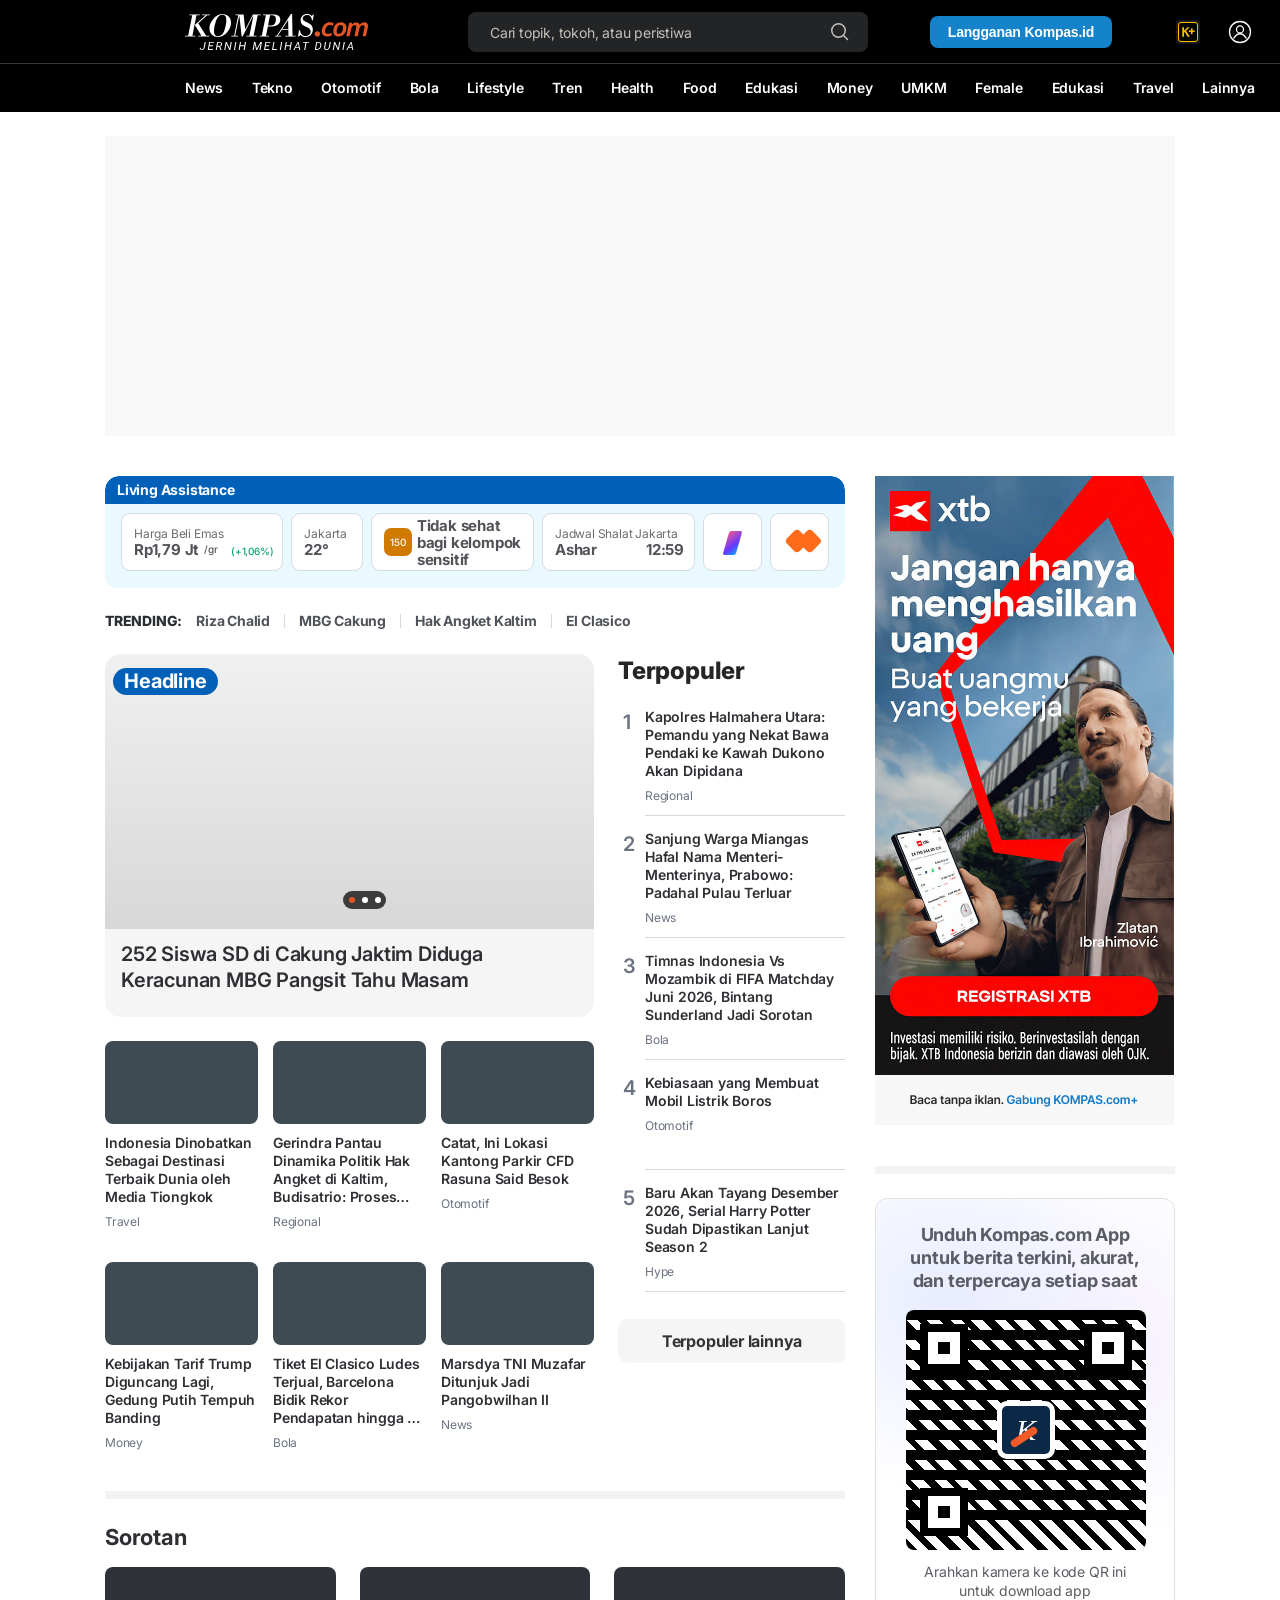
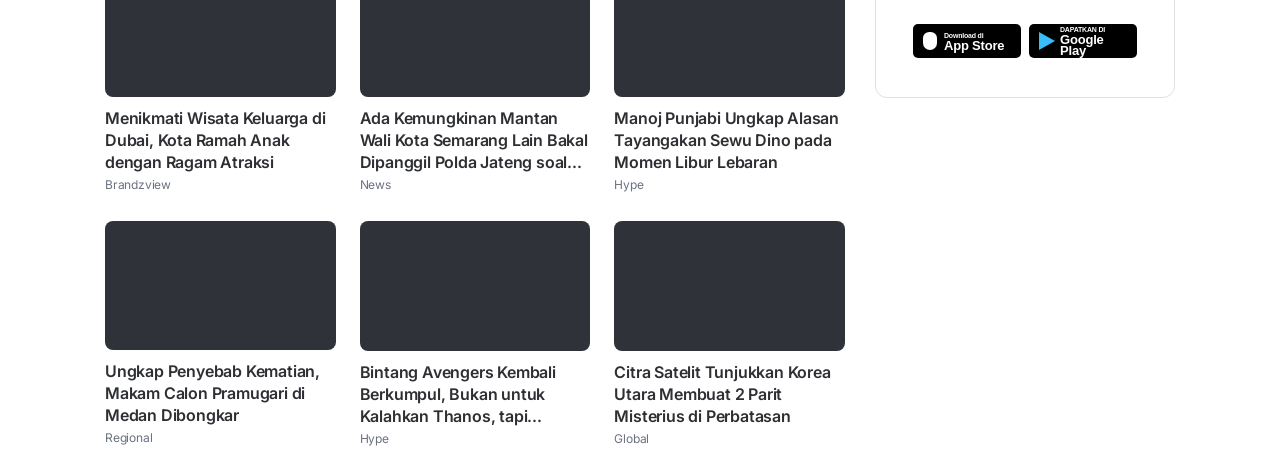
==== commit ae3f8ba8: "commit" ====
--- a/index.html
+++ b/index.html
@@ -199,12 +199,69 @@
                 <a class="popular-more" href="#">Terpopuler lainnya</a>
               </aside>
             </div>
+            <div class="section-divider" aria-hidden="true"></div>
+            <section class="spotlight-section" aria-label="Sorotan">
+              <h2>Sorotan</h2>
+              <div class="spotlight-grid">
+                <article class="spotlight-card">
+                  <div class="spotlight-card__media spotlight-card__media--dubai"></div>
+                  <h3>Menikmati Wisata Keluarga di Dubai, Kota Ramah Anak dengan Ragam Atraksi</h3>
+                  <span>Brandzview</span>
+                </article>
+                <article class="spotlight-card">
+                  <div class="spotlight-card__media spotlight-card__media--official"></div>
+                  <h3>Ada Kemungkinan Mantan Wali Kota Semarang Lain Bakal Dipanggil Polda Jateng soal...</h3>
+                  <span>News</span>
+                </article>
+                <article class="spotlight-card">
+                  <div class="spotlight-card__media spotlight-card__media--movie"></div>
+                  <h3>Manoj Punjabi Ungkap Alasan Tayangakan Sewu Dino pada Momen Libur Lebaran</h3>
+                  <span>Hype</span>
+                </article>
+                <article class="spotlight-card">
+                  <div class="spotlight-card__media spotlight-card__media--regional"></div>
+                  <h3>Ungkap Penyebab Kematian, Makam Calon Pramugari di Medan Dibongkar</h3>
+                  <span>Regional</span>
+                </article>
+                <article class="spotlight-card">
+                  <div class="spotlight-card__media spotlight-card__media--avengers"></div>
+                  <h3>Bintang Avengers Kembali Berkumpul, Bukan untuk Kalahkan Thanos, tapi...</h3>
+                  <span>Hype</span>
+                </article>
+                <article class="spotlight-card">
+                  <div class="spotlight-card__media spotlight-card__media--satellite"></div>
+                  <h3>Citra Satelit Tunjukkan Korea Utara Membuat 2 Parit Misterius di Perbatasan</h3>
+                  <span>Global</span>
+                </article>
+              </div>
+            </section>
           </section>
         </div>
         <aside class="content-layout__right" aria-label="Sidebar">
           <a class="sidebar-ad" href="#" aria-label="Iklan XTB">
             <img src="assets/sidebar-xtb-ad.png" alt="XTB - Jangan hanya menghasilkan uang. Buat uangmu yang bekerja." />
           </a>
+          <div class="sidebar-divider" aria-hidden="true"></div>
+          <a class="app-card" href="#" aria-label="Unduh Kompas.com App">
+            <h2>Unduh Kompas.com App<br />untuk berita terkini, akurat,<br />dan terpercaya setiap saat</h2>
+            <div class="qr-code" aria-hidden="true">
+              <span class="qr-corner qr-corner--tl"></span>
+              <span class="qr-corner qr-corner--tr"></span>
+              <span class="qr-corner qr-corner--bl"></span>
+              <span class="qr-logo">K</span>
+            </div>
+            <p>Arahkan kamera ke kode QR ini untuk download app</p>
+            <div class="store-buttons" aria-hidden="true">
+              <span class="store-button store-button--apple">
+                <strong>Download di</strong>
+                App Store
+              </span>
+              <span class="store-button store-button--play">
+                <strong>DAPATKAN DI</strong>
+                Google Play
+              </span>
+            </div>
+          </a>
         </aside>
       </section>
     </main>
--- a/styles.css
+++ b/styles.css
@@ -9,6 +9,7 @@
   --line-color: #383838;
   --text-tracking: -0.2px;
   --paper-elevation-1: #f8f8f8;
+  --paper-elevation-2: #f1f3f5;
   --text-primary: #2d2f33;
   --text-secondary: #6b7280;
 }
@@ -568,7 +569,7 @@
 .story-card__media {
   height: 83px;
   overflow: hidden;
-  border-radius: 4px;
+  border-radius: 8px;
   background: #3f4b52;
   background-position: center;
   background-size: cover;
@@ -713,6 +714,100 @@
   text-decoration: none;
 }
 
+.section-divider {
+  width: 100%;
+  height: 8px;
+  margin-top: 40px;
+  background: var(--paper-elevation-2);
+}
+
+.spotlight-section {
+  width: 740px;
+  padding: 24px 0;
+  background: #ffffff;
+  color: var(--text-primary);
+}
+
+.spotlight-section h2 {
+  margin: 0 0 16px;
+  color: #2d2f33;
+  font-family: Inter, Arial, Helvetica, sans-serif;
+  font-size: 22px;
+  font-weight: 700;
+  line-height: 28px;
+  letter-spacing: var(--text-tracking);
+}
+
+.spotlight-grid {
+  display: grid;
+  grid-template-columns: repeat(3, 1fr);
+  gap: 28px 24px;
+}
+
+.spotlight-card {
+  min-width: 0;
+}
+
+.spotlight-card__media {
+  width: 100%;
+  aspect-ratio: 16 / 9;
+  height: auto;
+  overflow: hidden;
+  border-radius: 8px;
+  background-color: #2f3339;
+  background-position: center;
+  background-size: cover;
+}
+
+.spotlight-card__media--dubai {
+  background-image: url("https://picsum.photos/id/1011/460/194");
+}
+
+.spotlight-card__media--official {
+  background-image: url("https://picsum.photos/id/1005/460/194");
+}
+
+.spotlight-card__media--movie {
+  background-image: url("https://picsum.photos/id/1035/460/194");
+}
+
+.spotlight-card__media--regional {
+  background-image: url("https://picsum.photos/id/64/460/194");
+}
+
+.spotlight-card__media--avengers {
+  background-image: url("https://picsum.photos/id/1043/460/194");
+}
+
+.spotlight-card__media--satellite {
+  background-image: url("https://picsum.photos/id/1036/460/194");
+}
+
+.spotlight-card h3 {
+  display: -webkit-box;
+  max-height: 72px;
+  margin: 10px 0 4px;
+  overflow: hidden;
+  color: var(--text-primary);
+  font-family: Inter, Arial, Helvetica, sans-serif;
+  font-size: 16px;
+  font-weight: 600;
+  line-height: 22px;
+  letter-spacing: var(--text-tracking);
+  -webkit-box-orient: vertical;
+  -webkit-line-clamp: 4;
+}
+
+.spotlight-card span {
+  display: block;
+  color: var(--text-secondary);
+  font-family: Inter, Arial, Helvetica, sans-serif;
+  font-size: 12px;
+  font-weight: 400;
+  line-height: 16px;
+  letter-spacing: var(--text-tracking);
+}
+
 .content-layout__right {
   width: 300px;
   min-height: 300px;
@@ -733,6 +828,185 @@
   height: auto;
 }
 
+.sidebar-divider {
+  width: 300px;
+  height: 8px;
+  margin-top: 40px;
+  background: var(--paper-elevation-2);
+}
+
+.app-card {
+  display: block;
+  width: 300px;
+  min-height: 500px;
+  margin-top: 24px;
+  overflow: hidden;
+  padding: 24px 30px;
+  border: 1px solid #e0e0e0;
+  border-radius: 12px;
+  background:
+    radial-gradient(circle at 22% 20%, rgba(220, 226, 255, 0.65), transparent 42%),
+    radial-gradient(circle at 80% 30%, rgba(242, 236, 255, 0.8), transparent 45%),
+    #ffffff;
+  color: inherit;
+  text-decoration: none;
+}
+
+.app-card h2 {
+  margin: 0 0 18px;
+  color: #5a5d63;
+  font-family: Inter, Arial, Helvetica, sans-serif;
+  font-size: 18px;
+  font-weight: 700;
+  line-height: 23px;
+  letter-spacing: var(--text-tracking);
+  text-align: center;
+}
+
+.qr-code {
+  position: relative;
+  width: 240px;
+  height: 240px;
+  margin: 0 auto 12px;
+  border-radius: 8px;
+  background:
+    linear-gradient(90deg, #000 10px, transparent 10px 20px, #000 20px 30px, transparent 30px 40px, #000 40px 50px, transparent 50px 60px, #000 60px 70px, transparent 70px 80px, #000 80px 90px, transparent 90px 100px, #000 100px 110px, transparent 110px 120px, #000 120px 130px, transparent 130px 140px, #000 140px 150px, transparent 150px 160px, #000 160px 170px, transparent 170px 180px, #000 180px 190px, transparent 190px 200px, #000 200px 210px, transparent 210px),
+    linear-gradient(#000 10px, transparent 10px 20px, #000 20px 30px, transparent 30px 40px, #000 40px 50px, transparent 50px 60px, #000 60px 70px, transparent 70px 80px, #000 80px 90px, transparent 90px 100px, #000 100px 110px, transparent 110px 120px, #000 120px 130px, transparent 130px 140px, #000 140px 150px, transparent 150px 160px, #000 160px 170px, transparent 170px 180px, #000 180px 190px, transparent 190px 200px, #000 200px 210px, transparent 210px),
+    repeating-linear-gradient(45deg, #000 0 8px, #fff 8px 16px, #000 16px 22px, #fff 22px 31px);
+  background-blend-mode: difference, normal, normal;
+  background-color: #ffffff;
+}
+
+.qr-corner {
+  position: absolute;
+  width: 48px;
+  height: 48px;
+  border: 8px solid #000000;
+  background: #ffffff;
+}
+
+.qr-corner::after {
+  position: absolute;
+  inset: 10px;
+  content: "";
+  background: #000000;
+}
+
+.qr-corner--tl {
+  left: 14px;
+  top: 14px;
+}
+
+.qr-corner--tr {
+  right: 14px;
+  top: 14px;
+}
+
+.qr-corner--bl {
+  left: 14px;
+  bottom: 14px;
+}
+
+.qr-logo {
+  position: absolute;
+  left: 50%;
+  top: 50%;
+  display: flex;
+  align-items: center;
+  justify-content: center;
+  width: 58px;
+  height: 58px;
+  transform: translate(-50%, -50%);
+  border: 5px solid #ffffff;
+  border-radius: 10px;
+  background: #0b2946;
+  color: #ffffff;
+  font-family: Georgia, "Times New Roman", serif;
+  font-size: 30px;
+  font-style: italic;
+  line-height: 1;
+}
+
+.qr-logo::after {
+  position: absolute;
+  right: 11px;
+  bottom: 13px;
+  width: 30px;
+  height: 8px;
+  content: "";
+  transform: rotate(-33deg);
+  border-radius: 999px;
+  background: #f15b2a;
+}
+
+.app-card p {
+  width: 236px;
+  margin: 0 auto 24px;
+  color: #5a5d63;
+  font-family: Inter, Arial, Helvetica, sans-serif;
+  font-size: 14px;
+  font-weight: 400;
+  line-height: 19px;
+  letter-spacing: var(--text-tracking);
+  text-align: center;
+}
+
+.store-buttons {
+  display: flex;
+  justify-content: center;
+  gap: 8px;
+}
+
+.store-button {
+  display: flex;
+  flex-direction: column;
+  justify-content: center;
+  width: 108px;
+  height: 34px;
+  padding: 4px 9px 4px 31px;
+  border-radius: 5px;
+  background: #000000;
+  color: #ffffff;
+  font-family: Arial, Helvetica, sans-serif;
+  font-size: 13px;
+  font-weight: 700;
+  line-height: 11px;
+}
+
+.store-button strong {
+  font-size: 7px;
+  font-weight: 700;
+  line-height: 8px;
+}
+
+.store-button--apple,
+.store-button--play {
+  position: relative;
+}
+
+.store-button--apple::before {
+  position: absolute;
+  left: 10px;
+  top: 8px;
+  width: 14px;
+  height: 18px;
+  content: "";
+  border-radius: 8px 8px 9px 9px;
+  background: #ffffff;
+}
+
+.store-button--play::before {
+  position: absolute;
+  left: 10px;
+  top: 8px;
+  width: 0;
+  height: 0;
+  content: "";
+  border-top: 9px solid transparent;
+  border-bottom: 9px solid transparent;
+  border-left: 16px solid #38bdf8;
+}
+
 .sr-only {
   position: absolute;
   width: 1px;
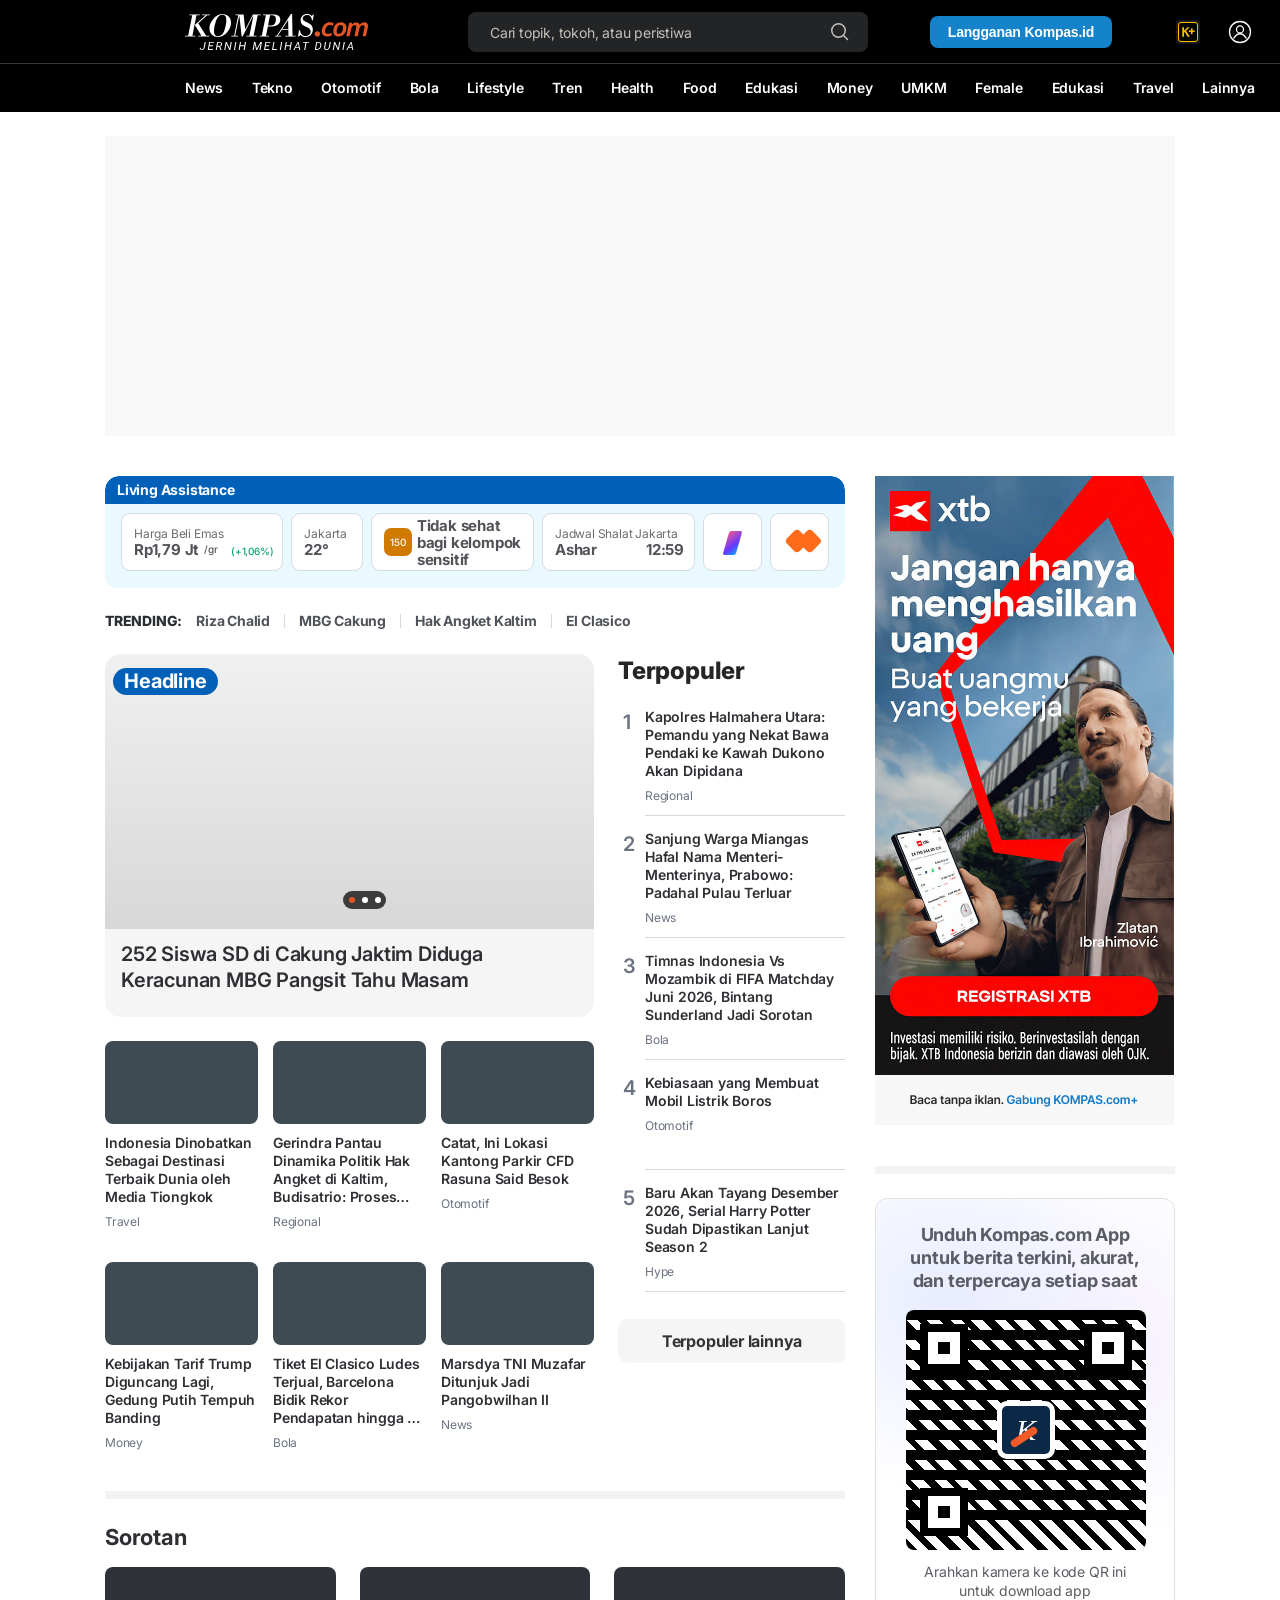
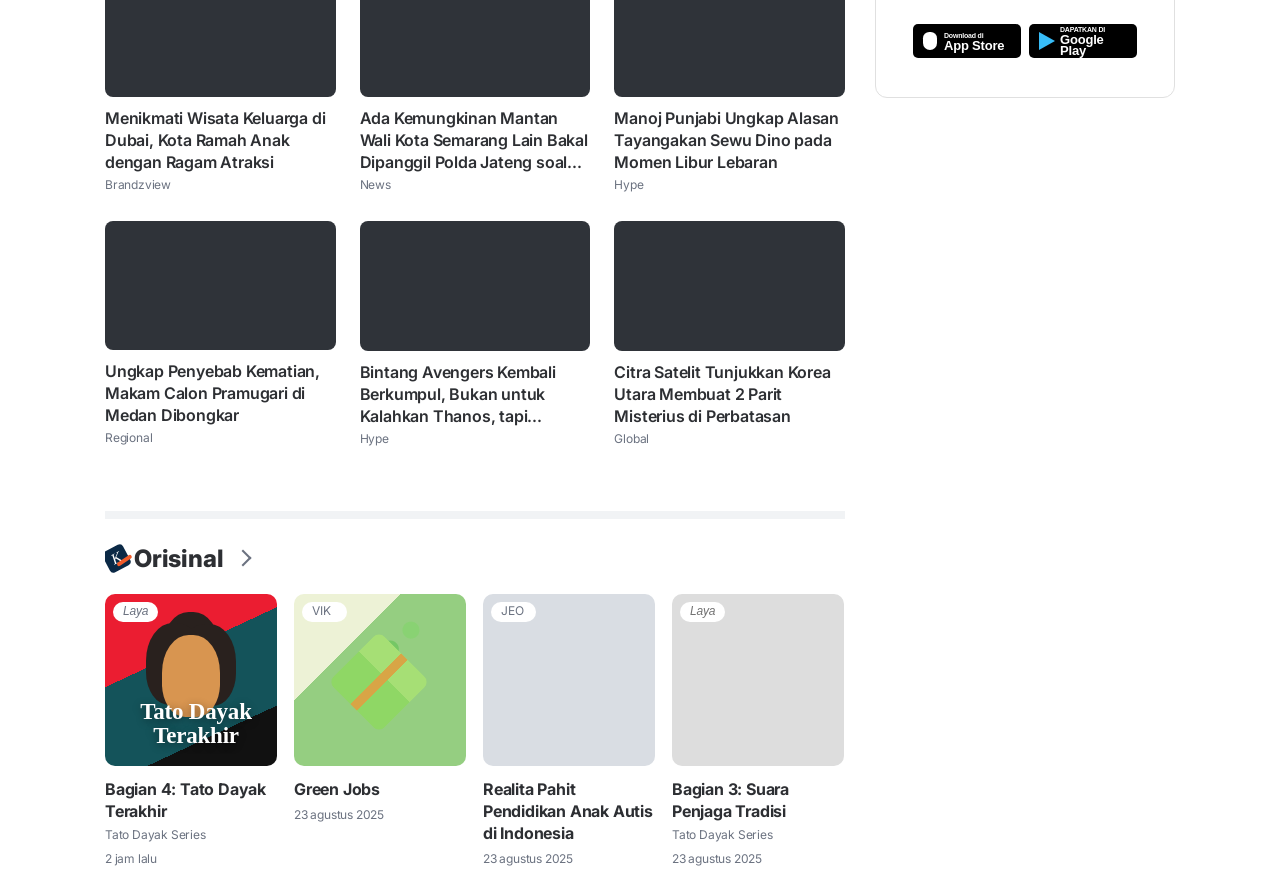
==== commit ad75ca81: "commit" ====
--- a/index.html
+++ b/index.html
@@ -235,6 +235,47 @@
                 </article>
               </div>
             </section>
+            <div class="section-divider section-divider--original" aria-hidden="true"></div>
+            <section class="original-section" aria-label="Orisinal">
+              <header class="original-section__header">
+                <span class="original-section__mark">K</span>
+                <h2>Orisinal</h2>
+                <span class="original-section__arrow" aria-hidden="true"></span>
+              </header>
+              <div class="original-list">
+                <article class="original-card">
+                  <div class="original-card__media original-card__media--tato">
+                    <span class="original-badge original-badge--laya">Laya</span>
+                    <h3>Tato Dayak Terakhir</h3>
+                  </div>
+                  <h4>Bagian 4: Tato Dayak Terakhir</h4>
+                  <span>Tato Dayak Series</span>
+                  <time>2 jam lalu</time>
+                </article>
+                <article class="original-card">
+                  <div class="original-card__media original-card__media--green">
+                    <span class="original-badge">VIK</span>
+                  </div>
+                  <h4>Green Jobs</h4>
+                  <time>23 agustus 2025</time>
+                </article>
+                <article class="original-card">
+                  <div class="original-card__media original-card__media--autism">
+                    <span class="original-badge">JEO</span>
+                  </div>
+                  <h4>Realita Pahit Pendidikan Anak Autis di Indonesia</h4>
+                  <time>23 agustus 2025</time>
+                </article>
+                <article class="original-card">
+                  <div class="original-card__media original-card__media--tradisi">
+                    <span class="original-badge original-badge--laya">Laya</span>
+                  </div>
+                  <h4>Bagian 3: Suara Penjaga Tradisi</h4>
+                  <span>Tato Dayak Series</span>
+                  <time>23 agustus 2025</time>
+                </article>
+              </div>
+            </section>
           </section>
         </div>
         <aside class="content-layout__right" aria-label="Sidebar">
--- a/styles.css
+++ b/styles.css
@@ -721,6 +721,11 @@
   background: var(--paper-elevation-2);
 }
 
+.section-divider--original {
+  margin-top: 40px;
+  margin-bottom: 24px;
+}
+
 .spotlight-section {
   width: 740px;
   padding: 24px 0;
@@ -806,6 +811,212 @@
   font-weight: 400;
   line-height: 16px;
   letter-spacing: var(--text-tracking);
+}
+
+.original-section {
+  width: 740px;
+  padding-bottom: 24px;
+  overflow: hidden;
+  background: #ffffff;
+}
+
+.original-section__header {
+  display: flex;
+  align-items: center;
+  height: 31px;
+  margin-bottom: 20px;
+}
+
+.original-section__mark {
+  position: relative;
+  display: inline-flex;
+  align-items: center;
+  justify-content: center;
+  width: 23px;
+  height: 23px;
+  margin-right: 6px;
+  transform: rotate(-28deg);
+  border-radius: 4px;
+  background: #0b2946;
+  color: #ffffff;
+  font-family: Georgia, "Times New Roman", serif;
+  font-size: 15px;
+  font-style: italic;
+  line-height: 1;
+}
+
+.original-section__mark::after {
+  position: absolute;
+  right: -3px;
+  bottom: 4px;
+  width: 17px;
+  height: 4px;
+  content: "";
+  transform: rotate(-6deg);
+  border-radius: 999px;
+  background: #f15b2a;
+}
+
+.original-section__header h2 {
+  margin: 0;
+  color: var(--text-primary);
+  font-family: Inter, Arial, Helvetica, sans-serif;
+  font-size: 24px;
+  font-weight: 800;
+  line-height: 31px;
+  letter-spacing: var(--text-tracking);
+}
+
+.original-section__arrow {
+  width: 12px;
+  height: 12px;
+  margin-left: 14px;
+  transform: rotate(45deg);
+  border-top: 2px solid var(--text-secondary);
+  border-right: 2px solid var(--text-secondary);
+}
+
+.original-list {
+  display: grid;
+  grid-template-columns: repeat(4, 172px);
+  gap: 17px;
+}
+
+.original-card {
+  min-width: 0;
+}
+
+.original-card__media {
+  position: relative;
+  width: 172px;
+  height: 172px;
+  overflow: hidden;
+  border-radius: 10px;
+  background-color: #d9dde3;
+  background-position: center;
+  background-size: cover;
+}
+
+.original-card__media--tato {
+  background:
+    linear-gradient(155deg, #eb1d31 0 37%, #14535a 37% 76%, #111111 76%),
+    radial-gradient(circle at 51% 46%, #d58a45 0 36%, transparent 37%);
+}
+
+.original-card__media--tato::before {
+  position: absolute;
+  left: 57px;
+  top: 41px;
+  width: 58px;
+  height: 82px;
+  content: "";
+  border-radius: 46% 46% 40% 40%;
+  background: #d89550;
+  box-shadow:
+    -16px -12px 0 #29211e,
+    16px -11px 0 #29211e,
+    0 -23px 0 #29211e;
+}
+
+.original-card__media--tato h3 {
+  position: absolute;
+  right: 21px;
+  bottom: 18px;
+  width: 120px;
+  margin: 0;
+  color: #ffffff;
+  font-family: Georgia, "Times New Roman", serif;
+  font-size: 23px;
+  font-weight: 700;
+  line-height: 24px;
+  text-align: center;
+  text-shadow: 0 2px 8px rgba(0, 0, 0, 0.45);
+}
+
+.original-card__media--green {
+  background:
+    radial-gradient(circle at 56% 32%, #75c765 0 8px, transparent 9px),
+    radial-gradient(circle at 68% 21%, #89d273 0 8px, transparent 9px),
+    linear-gradient(135deg, #edf2d6 0 31%, #95ce81 31% 100%);
+}
+
+.original-card__media--green::before {
+  position: absolute;
+  left: 49px;
+  top: 52px;
+  width: 72px;
+  height: 72px;
+  content: "";
+  transform: rotate(45deg);
+  border-radius: 8px;
+  background:
+    linear-gradient(90deg, transparent 44%, #d8a546 44% 56%, transparent 56%),
+    linear-gradient(#a6df75 0 40%, #8fd765 40% 100%);
+}
+
+.original-card__media--autism {
+  background-image: url("https://picsum.photos/id/20/344/344");
+}
+
+.original-card__media--tradisi {
+  filter: grayscale(1);
+  background-image: url("https://picsum.photos/id/1026/344/344");
+}
+
+.original-badge {
+  position: absolute;
+  left: 8px;
+  top: 8px;
+  z-index: 2;
+  display: inline-flex;
+  align-items: center;
+  justify-content: center;
+  min-width: 45px;
+  height: 20px;
+  padding: 0 10px;
+  border-radius: 10px;
+  background: #ffffff;
+  color: #2c2f35;
+  font-family: Inter, Arial, Helvetica, sans-serif;
+  font-size: 13px;
+  font-weight: 800;
+  line-height: 20px;
+  letter-spacing: var(--text-tracking);
+}
+
+.original-badge--laya {
+  font-family: Georgia, "Times New Roman", serif;
+  font-style: italic;
+}
+
+.original-card h4 {
+  display: -webkit-box;
+  max-height: 72px;
+  margin: 12px 0 4px;
+  overflow: hidden;
+  color: var(--text-primary);
+  font-family: Inter, Arial, Helvetica, sans-serif;
+  font-size: 16px;
+  font-weight: 700;
+  line-height: 22px;
+  letter-spacing: var(--text-tracking);
+  -webkit-box-orient: vertical;
+  -webkit-line-clamp: 3;
+}
+
+.original-card span,
+.original-card time {
+  display: block;
+  color: var(--text-secondary);
+  font-family: Inter, Arial, Helvetica, sans-serif;
+  font-size: 12px;
+  font-weight: 400;
+  line-height: 18px;
+  letter-spacing: var(--text-tracking);
+}
+
+.original-card time {
+  margin-top: 6px;
 }
 
 .content-layout__right {
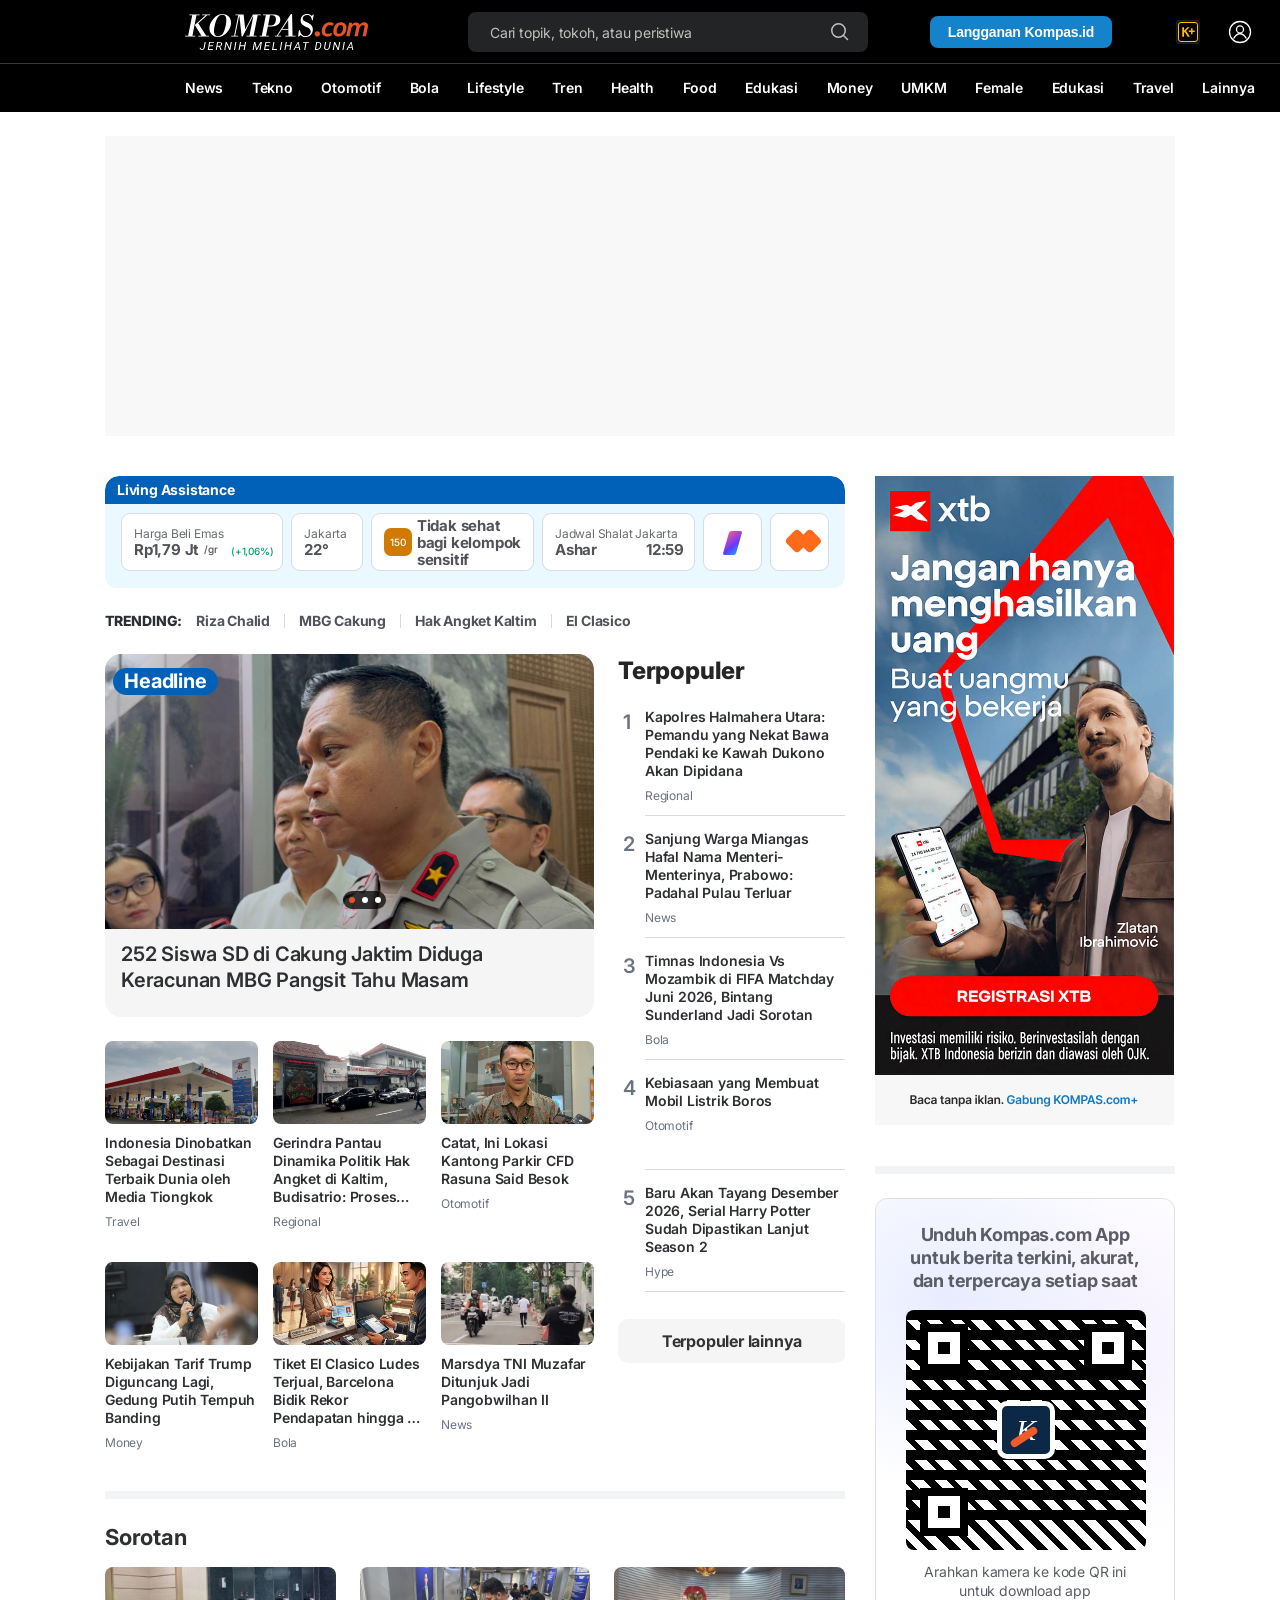
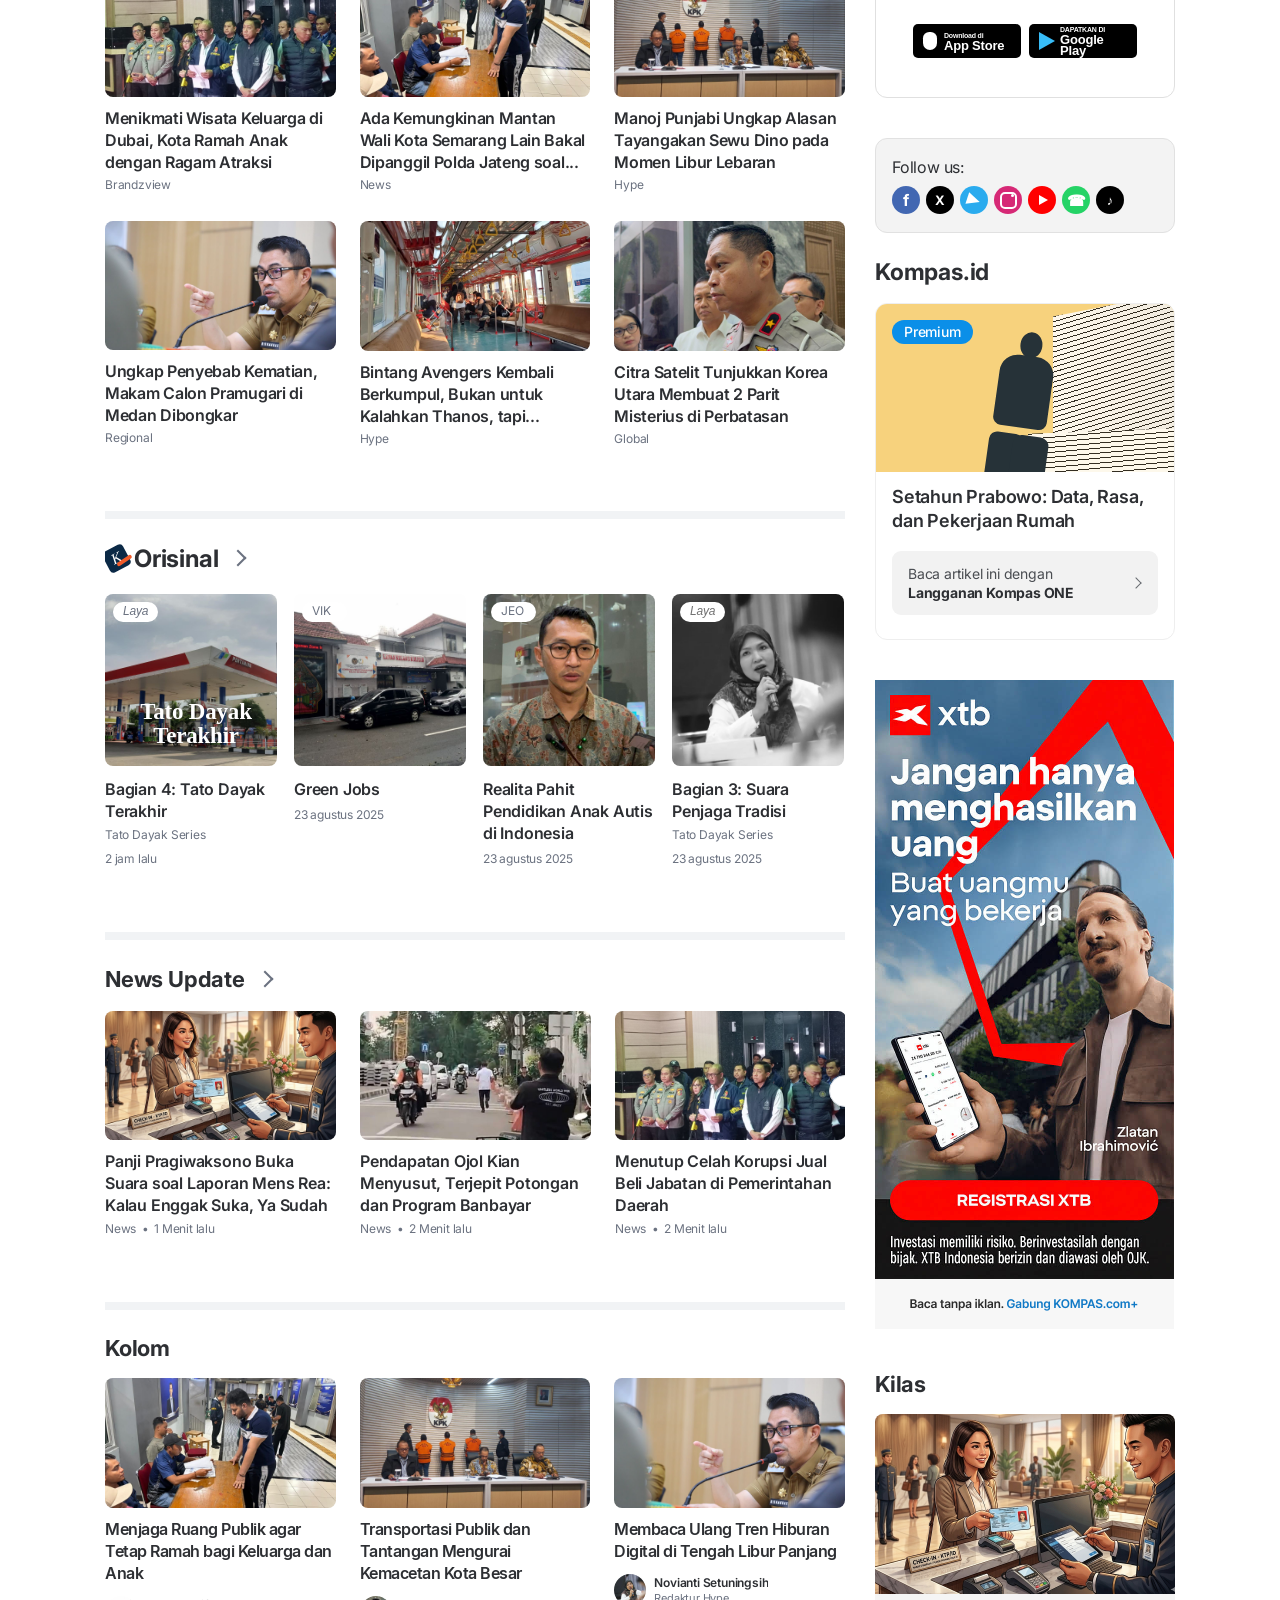
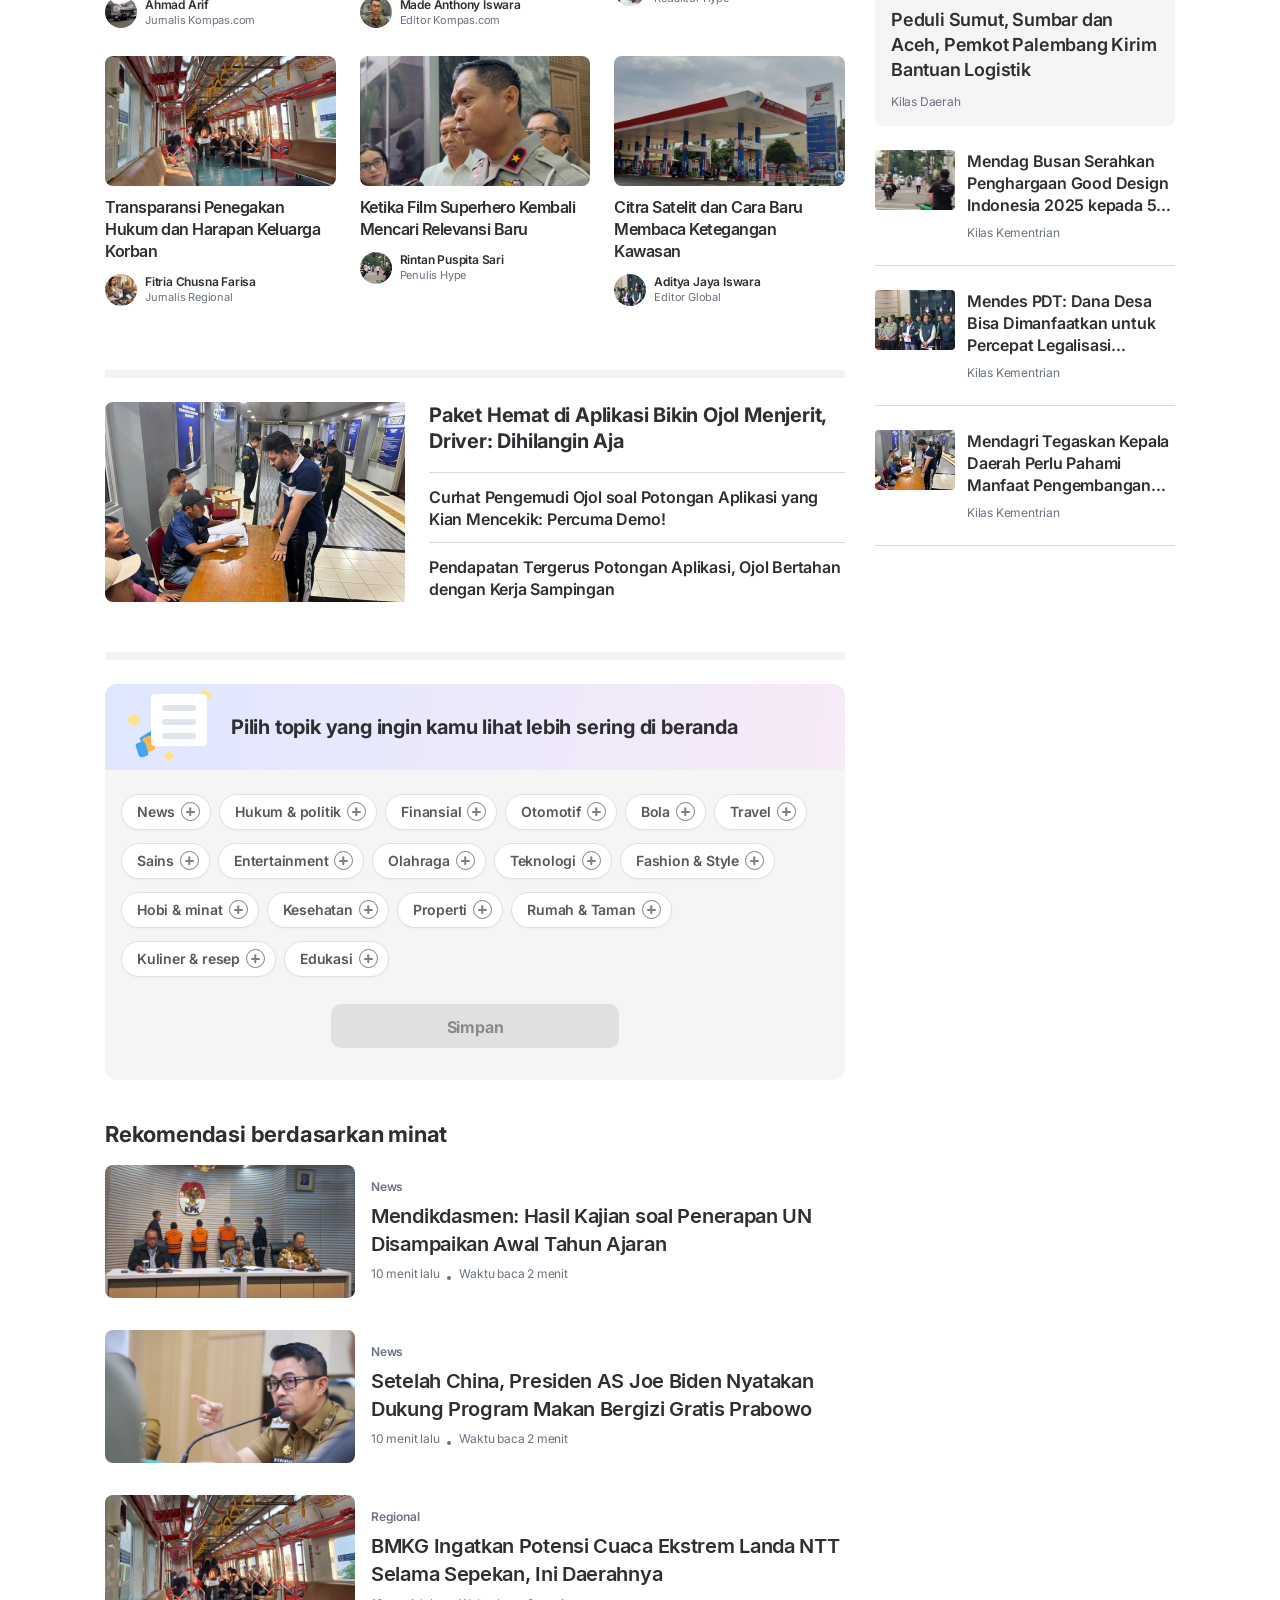
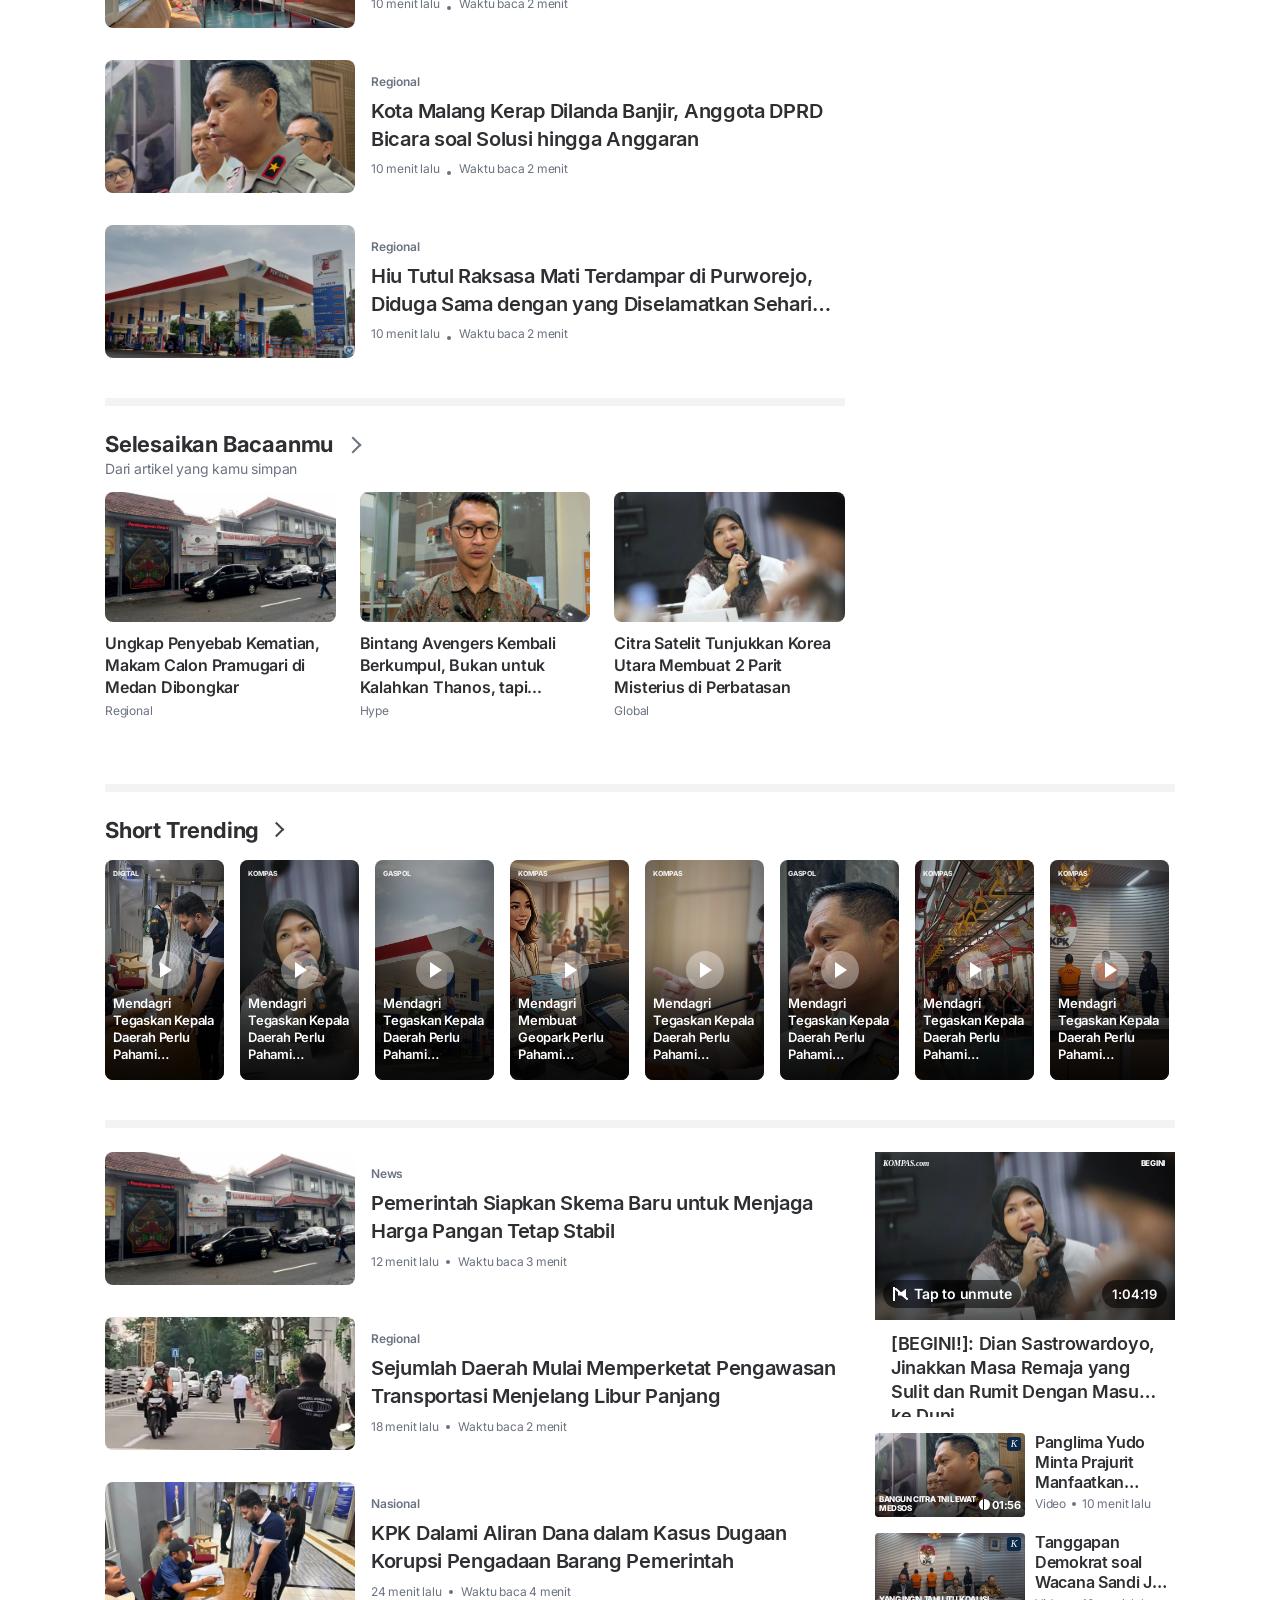
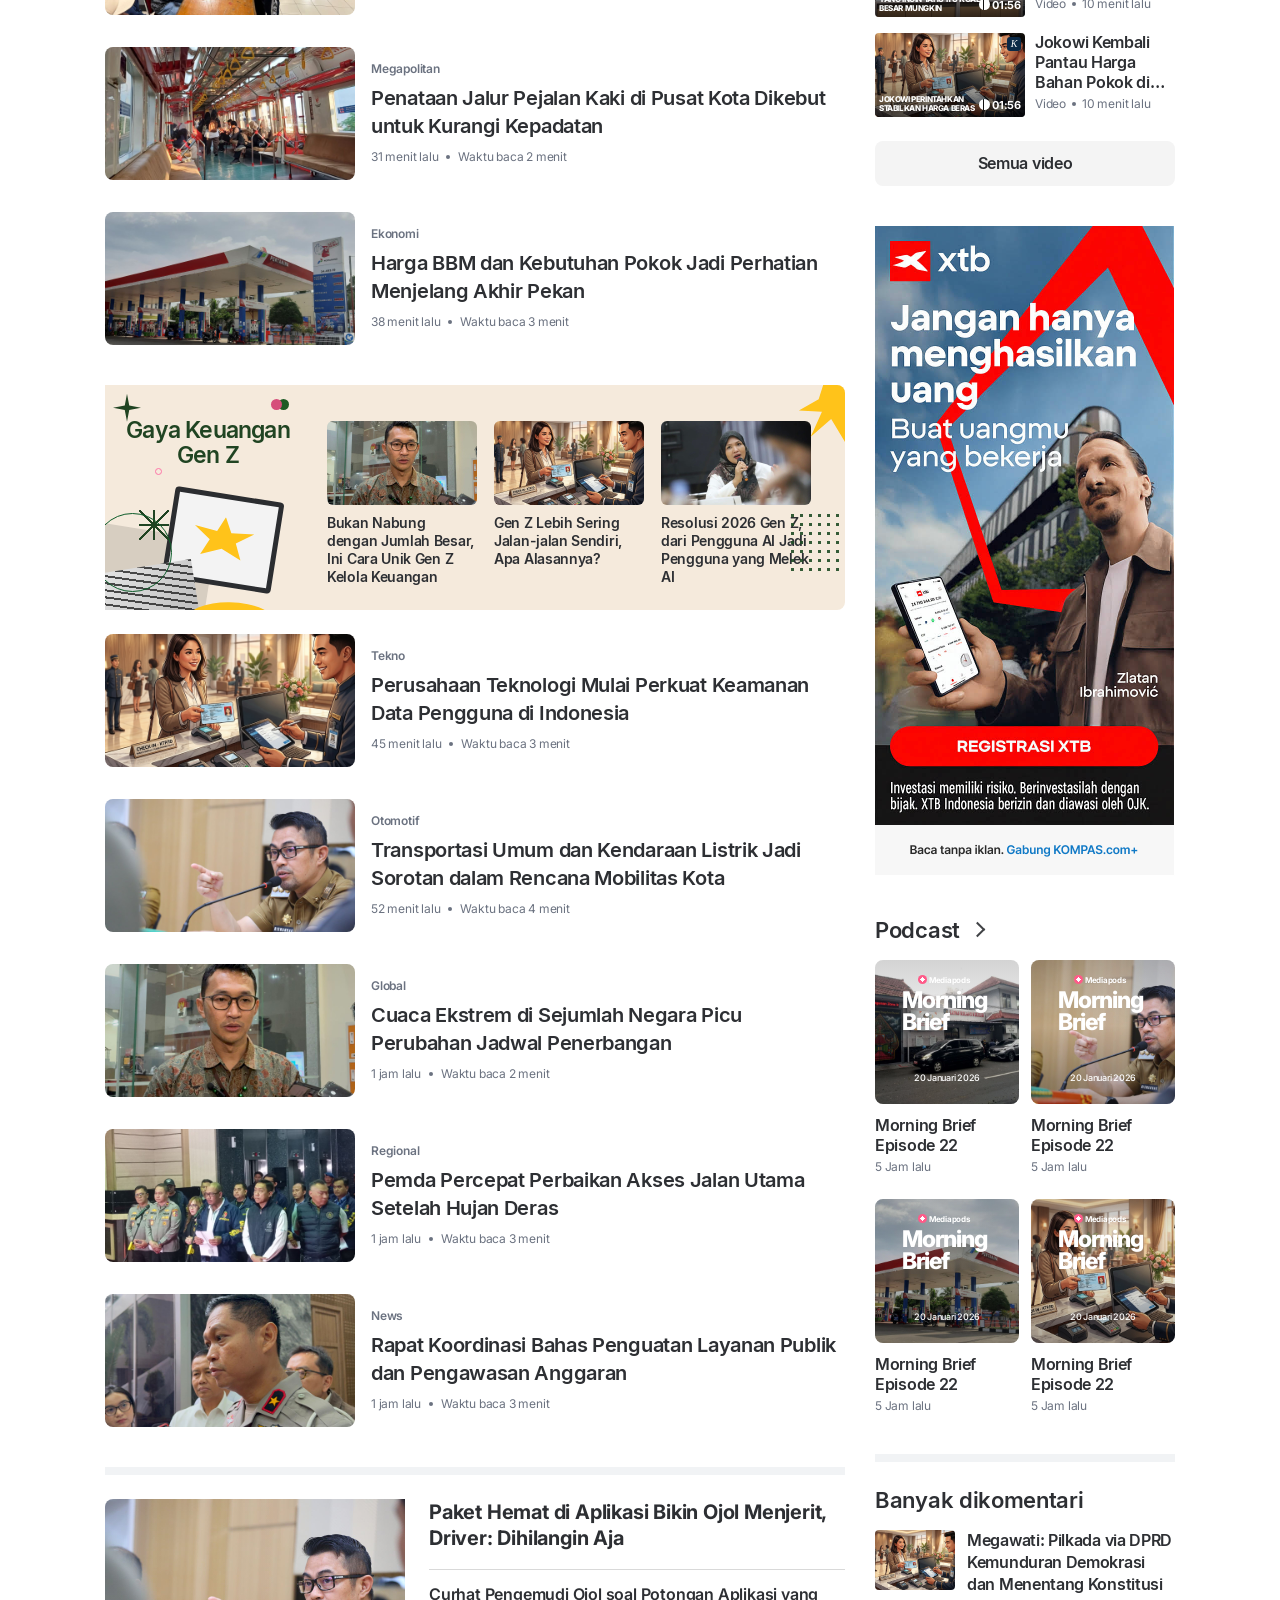
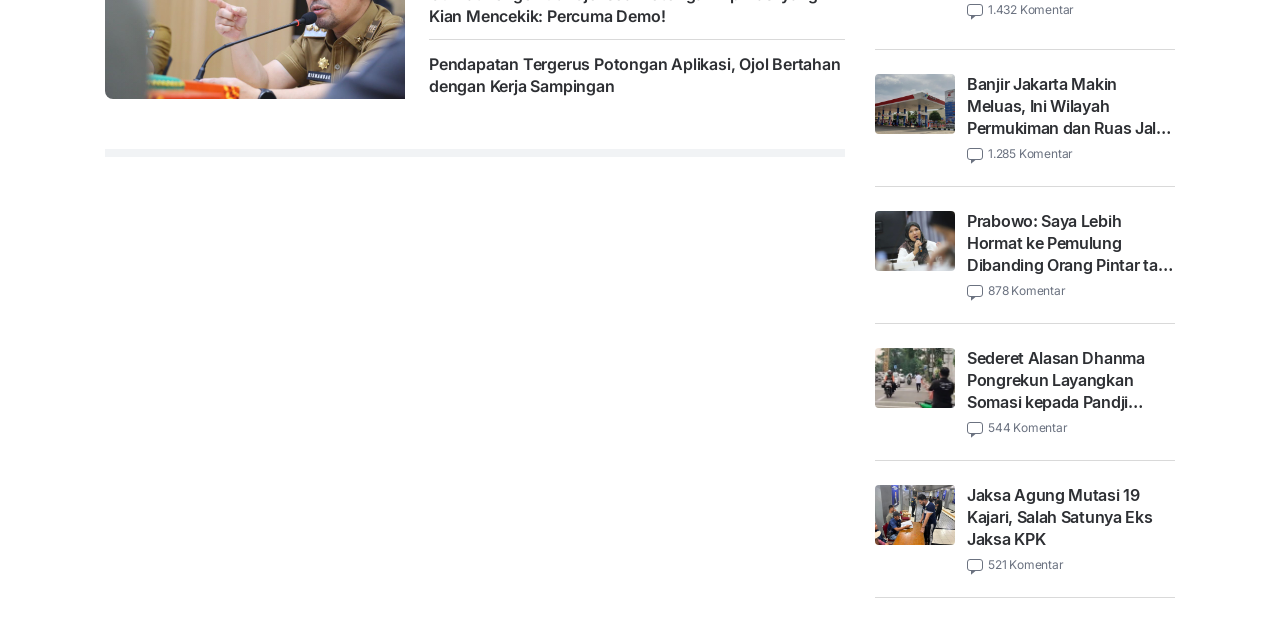
==== commit f8ce70dc: "commit" ====
--- a/index.html
+++ b/index.html
@@ -7,7 +7,7 @@
     <link rel="preconnect" href="https://fonts.googleapis.com" />
     <link rel="preconnect" href="https://fonts.gstatic.com" crossorigin />
     <link href="https://fonts.googleapis.com/css2?family=Inter:wght@400;500;600;700;800&display=swap" rel="stylesheet" />
-    <link rel="stylesheet" href="styles.css" />
+    <link rel="stylesheet" href="styles.css?v=inter-semibold-ttf" />
   </head>
   <body>
     <header class="site-header" aria-label="Kompas.com header">
@@ -276,6 +276,219 @@
                 </article>
               </div>
             </section>
+            <div class="section-divider section-divider--news-update" aria-hidden="true"></div>
+            <section class="news-update-section" aria-label="News Update">
+              <header class="news-update-section__header">
+                <h2>News Update</h2>
+                <span class="news-update-section__arrow" aria-hidden="true"></span>
+              </header>
+              <div class="news-update-track">
+                <article class="news-update-card">
+                  <div class="news-update-card__media news-update-card__media--panji"></div>
+                  <h3>Panji Pragiwaksono Buka Suara soal Laporan Mens Rea: Kalau Enggak Suka, Ya Sudah</h3>
+                  <span>News&nbsp;&nbsp;&bull;&nbsp;&nbsp;1 Menit lalu</span>
+                </article>
+                <article class="news-update-card">
+                  <div class="news-update-card__media news-update-card__media--ojol"></div>
+                  <h3>Pendapatan Ojol Kian Menyusut, Terjepit Potongan dan Program Banbayar</h3>
+                  <span>News&nbsp;&nbsp;&bull;&nbsp;&nbsp;2 Menit lalu</span>
+                </article>
+                <article class="news-update-card">
+                  <div class="news-update-card__media news-update-card__media--kpk"></div>
+                  <h3>Menutup Celah Korupsi Jual Beli Jabatan di Pemerintahan Daerah</h3>
+                  <span>News&nbsp;&nbsp;&bull;&nbsp;&nbsp;2 Menit lalu</span>
+                </article>
+                <button class="news-update-next" type="button" aria-label="Berita berikutnya"></button>
+              </div>
+            </section>
+            <div class="section-divider section-divider--column" aria-hidden="true"></div>
+            <section class="column-section" aria-label="Kolom">
+              <h2>Kolom</h2>
+              <div class="column-grid">
+                <article class="column-card">
+                  <div class="column-card__media column-card__media--city"></div>
+                  <h3>Menjaga Ruang Publik agar Tetap Ramah bagi Keluarga dan Anak</h3>
+                  <div class="column-author">
+                    <span class="column-author__avatar column-author__avatar--one"></span>
+                    <div>
+                      <strong>Ahmad Arif</strong>
+                      <span>Jurnalis Kompas.com</span>
+                    </div>
+                  </div>
+                </article>
+                <article class="column-card">
+                  <div class="column-card__media column-card__media--policy"></div>
+                  <h3>Transportasi Publik dan Tantangan Mengurai Kemacetan Kota Besar</h3>
+                  <div class="column-author">
+                    <span class="column-author__avatar column-author__avatar--two"></span>
+                    <div>
+                      <strong>Made Anthony Iswara</strong>
+                      <span>Editor Kompas.com</span>
+                    </div>
+                  </div>
+                </article>
+                <article class="column-card">
+                  <div class="column-card__media column-card__media--culture"></div>
+                  <h3>Membaca Ulang Tren Hiburan Digital di Tengah Libur Panjang</h3>
+                  <div class="column-author">
+                    <span class="column-author__avatar column-author__avatar--three"></span>
+                    <div>
+                      <strong>Novianti Setuningsih</strong>
+                      <span>Redaktur Hype</span>
+                    </div>
+                  </div>
+                </article>
+                <article class="column-card">
+                  <div class="column-card__media column-card__media--law"></div>
+                  <h3>Transparansi Penegakan Hukum dan Harapan Keluarga Korban</h3>
+                  <div class="column-author">
+                    <span class="column-author__avatar column-author__avatar--four"></span>
+                    <div>
+                      <strong>Fitria Chusna Farisa</strong>
+                      <span>Jurnalis Regional</span>
+                    </div>
+                  </div>
+                </article>
+                <article class="column-card">
+                  <div class="column-card__media column-card__media--film"></div>
+                  <h3>Ketika Film Superhero Kembali Mencari Relevansi Baru</h3>
+                  <div class="column-author">
+                    <span class="column-author__avatar column-author__avatar--five"></span>
+                    <div>
+                      <strong>Rintan Puspita Sari</strong>
+                      <span>Penulis Hype</span>
+                    </div>
+                  </div>
+                </article>
+                <article class="column-card">
+                  <div class="column-card__media column-card__media--global"></div>
+                  <h3>Citra Satelit dan Cara Baru Membaca Ketegangan Kawasan</h3>
+                  <div class="column-author">
+                    <span class="column-author__avatar column-author__avatar--six"></span>
+                    <div>
+                      <strong>Aditya Jaya Iswara</strong>
+                      <span>Editor Global</span>
+                    </div>
+                  </div>
+                </article>
+              </div>
+            </section>
+            <div class="section-divider section-divider--topic" aria-hidden="true"></div>
+            <section class="topic-section" aria-label="Topik Pilihan">
+              <article class="topic-card">
+                <div class="topic-card__media"></div>
+                <div class="topic-card__content">
+                  <h2>Paket Hemat di Aplikasi Bikin Ojol Menjerit, Driver: Dihilangin Aja</h2>
+                  <a href="#">Curhat Pengemudi Ojol soal Potongan Aplikasi yang Kian Mencekik: Percuma Demo!</a>
+                  <a href="#">Pendapatan Tergerus Potongan Aplikasi, Ojol Bertahan dengan Kerja Sampingan</a>
+                </div>
+              </article>
+            </section>
+            <div class="section-divider section-divider--interest" aria-hidden="true"></div>
+            <section class="interest-widget" aria-label="Widget minat">
+              <div class="interest-widget__header">
+                <div class="interest-widget__illustration" aria-hidden="true">
+                  <span class="spark spark--one"></span>
+                  <span class="spark spark--two"></span>
+                  <span class="spark spark--three"></span>
+                  <span class="megaphone"></span>
+                  <span class="paper-icon"></span>
+                </div>
+                <h2>Pilih topik yang ingin kamu lihat lebih sering di beranda</h2>
+              </div>
+              <div class="interest-widget__chips" aria-label="Daftar minat">
+                <button type="button">News<span></span></button>
+                <button type="button">Hukum &amp; politik<span></span></button>
+                <button type="button">Finansial<span></span></button>
+                <button type="button">Otomotif<span></span></button>
+                <button type="button">Bola<span></span></button>
+                <button type="button">Travel<span></span></button>
+                <button type="button">Sains<span></span></button>
+                <button type="button">Entertainment<span></span></button>
+                <button type="button">Olahraga<span></span></button>
+                <button type="button">Teknologi<span></span></button>
+                <button type="button">Fashion &amp; Style<span></span></button>
+                <button type="button">Hobi &amp; minat<span></span></button>
+                <button type="button">Kesehatan<span></span></button>
+                <button type="button">Properti<span></span></button>
+                <button type="button">Rumah &amp; Taman<span></span></button>
+                <button type="button">Kuliner &amp; resep<span></span></button>
+                <button type="button">Edukasi<span></span></button>
+              </div>
+              <button class="interest-widget__cta" type="button">Simpan</button>
+            </section>
+            <section class="recommendation-section" aria-label="Rekomendasi berdasarkan minat">
+              <h2>Rekomendasi berdasarkan minat</h2>
+              <div class="recommendation-list">
+                <article class="recommendation-item">
+                  <div class="recommendation-item__media recommendation-item__media--one"></div>
+                  <div class="recommendation-item__body">
+                    <span>News</span>
+                    <h3>Mendikdasmen: Hasil Kajian soal Penerapan UN Disampaikan Awal Tahun Ajaran</h3>
+                    <p><span>10 menit lalu</span><i></i><span>Waktu baca 2 menit</span></p>
+                  </div>
+                </article>
+                <article class="recommendation-item">
+                  <div class="recommendation-item__media recommendation-item__media--two"></div>
+                  <div class="recommendation-item__body">
+                    <span>News</span>
+                    <h3>Setelah China, Presiden AS Joe Biden Nyatakan Dukung Program Makan Bergizi Gratis Prabowo</h3>
+                    <p><span>10 menit lalu</span><i></i><span>Waktu baca 2 menit</span></p>
+                  </div>
+                </article>
+                <article class="recommendation-item">
+                  <div class="recommendation-item__media recommendation-item__media--three"></div>
+                  <div class="recommendation-item__body">
+                    <span>Regional</span>
+                    <h3>BMKG Ingatkan Potensi Cuaca Ekstrem Landa NTT Selama Sepekan, Ini Daerahnya</h3>
+                    <p><span>10 menit lalu</span><i></i><span>Waktu baca 2 menit</span></p>
+                  </div>
+                </article>
+                <article class="recommendation-item">
+                  <div class="recommendation-item__media recommendation-item__media--four"></div>
+                  <div class="recommendation-item__body">
+                    <span>Regional</span>
+                    <h3>Kota Malang Kerap Dilanda Banjir, Anggota DPRD Bicara soal Solusi hingga Anggaran</h3>
+                    <p><span>10 menit lalu</span><i></i><span>Waktu baca 2 menit</span></p>
+                  </div>
+                </article>
+                <article class="recommendation-item">
+                  <div class="recommendation-item__media recommendation-item__media--five"></div>
+                  <div class="recommendation-item__body">
+                    <span>Regional</span>
+                    <h3>Hiu Tutul Raksasa Mati Terdampar di Purworejo, Diduga Sama dengan yang Diselamatkan Sehari Sebelumnya</h3>
+                    <p><span>10 menit lalu</span><i></i><span>Waktu baca 2 menit</span></p>
+                  </div>
+                </article>
+              </div>
+            </section>
+            <div class="section-divider section-divider--continue-reading" aria-hidden="true"></div>
+            <section class="continue-reading-section" aria-label="Selesaikan bacaanmu">
+              <header class="continue-reading-header">
+                <div>
+                  <h2>Selesaikan Bacaanmu</h2>
+                  <p>Dari artikel yang kamu simpan</p>
+                </div>
+                <span aria-hidden="true"></span>
+              </header>
+              <div class="continue-reading-grid">
+                <article class="continue-card">
+                  <div class="continue-card__media continue-card__media--one"></div>
+                  <h3>Ungkap Penyebab Kematian, Makam Calon Pramugari di Medan Dibongkar</h3>
+                  <span>Regional</span>
+                </article>
+                <article class="continue-card">
+                  <div class="continue-card__media continue-card__media--two"></div>
+                  <h3>Bintang Avengers Kembali Berkumpul, Bukan untuk Kalahkan Thanos, tapi...</h3>
+                  <span>Hype</span>
+                </article>
+                <article class="continue-card">
+                  <div class="continue-card__media continue-card__media--three"></div>
+                  <h3>Citra Satelit Tunjukkan Korea Utara Membuat 2 Parit Misterius di Perbatasan</h3>
+                  <span>Global</span>
+                </article>
+              </div>
+            </section>
           </section>
         </div>
         <aside class="content-layout__right" aria-label="Sidebar">
@@ -303,6 +516,374 @@
               </span>
             </div>
           </a>
+          <section class="social-widget" aria-label="Follow us">
+            <h2>Follow us:</h2>
+            <div class="social-list">
+              <a class="social-icon social-icon--facebook" href="#" aria-label="Facebook">f</a>
+              <a class="social-icon social-icon--x" href="#" aria-label="X">X</a>
+              <a class="social-icon social-icon--telegram" href="#" aria-label="Telegram"></a>
+              <a class="social-icon social-icon--instagram" href="#" aria-label="Instagram"></a>
+              <a class="social-icon social-icon--youtube" href="#" aria-label="YouTube"></a>
+              <a class="social-icon social-icon--whatsapp" href="#" aria-label="WhatsApp"></a>
+              <a class="social-icon social-icon--tiktok" href="#" aria-label="TikTok">♪</a>
+            </div>
+          </section>
+          <section class="kompas-id-widget" aria-label="Kompas.id">
+            <h2>Kompas.id</h2>
+            <article class="kompas-id-card">
+              <div class="kompas-id-card__media">
+                <span>Premium</span>
+                <div class="paper-stack"></div>
+                <div class="premium-person"></div>
+              </div>
+              <h3>Setahun Prabowo: Data, Rasa, dan Pekerjaan Rumah</h3>
+              <a class="kompas-id-card__cta" href="#">
+                <span>Baca artikel ini dengan</span>
+                <strong>Langganan Kompas ONE</strong>
+              </a>
+            </article>
+          </section>
+          <a class="sidebar-ad sidebar-ad--repeat" href="#" aria-label="Iklan XTB">
+            <img src="assets/sidebar-xtb-ad.png" alt="XTB - Jangan hanya menghasilkan uang. Buat uangmu yang bekerja." />
+          </a>
+          <section class="kilas-widget" aria-label="Kilas">
+            <h2>Kilas</h2>
+            <article class="kilas-feature">
+              <div class="kilas-feature__media"></div>
+              <div class="kilas-feature__body">
+                <h3>Peduli Sumut, Sumbar dan Aceh, Pemkot Palembang Kirim Bantuan Logistik</h3>
+                <span>Kilas Daerah</span>
+              </div>
+            </article>
+            <div class="kilas-list">
+              <article class="kilas-item">
+                <div class="kilas-item__media kilas-item__media--one"></div>
+                <div>
+                  <h3>Mendag Busan Serahkan Penghargaan Good Design Indonesia 2025 kepada 51 Produk</h3>
+                  <span>Kilas Kementrian</span>
+                </div>
+              </article>
+              <article class="kilas-item">
+                <div class="kilas-item__media kilas-item__media--two"></div>
+                <div>
+                  <h3>Mendes PDT: Dana Desa Bisa Dimanfaatkan untuk Percepat Legalisasi Koperasi Merah Putih</h3>
+                  <span>Kilas Kementrian</span>
+                </div>
+              </article>
+              <article class="kilas-item">
+                <div class="kilas-item__media kilas-item__media--three"></div>
+                <div>
+                  <h3>Mendagri Tegaskan Kepala Daerah Perlu Pahami Manfaat Pengembangan Geopark</h3>
+                  <span>Kilas Kementrian</span>
+                </div>
+              </article>
+            </div>
+          </section>
+        </aside>
+      </section>
+      <div class="full-width-divider container" aria-hidden="true"></div>
+      <section class="short-trending container" aria-label="Short Trending">
+        <header class="short-trending__header">
+          <h2>Short Trending</h2>
+          <span aria-hidden="true"></span>
+        </header>
+        <div class="short-trending__track">
+          <article class="short-card short-card--one">
+            <span class="short-card__brand">DIGITAL</span>
+            <button class="short-card__play" type="button" aria-label="Putar video"></button>
+            <h3>Mendagri Tegaskan Kepala Daerah Perlu Pahami Manfaat...</h3>
+          </article>
+          <article class="short-card short-card--two">
+            <span class="short-card__brand">KOMPAS</span>
+            <button class="short-card__play" type="button" aria-label="Putar video"></button>
+            <h3>Mendagri Tegaskan Kepala Daerah Perlu Pahami Manfaat...</h3>
+          </article>
+          <article class="short-card short-card--three">
+            <span class="short-card__brand">GASPOL</span>
+            <button class="short-card__play" type="button" aria-label="Putar video"></button>
+            <h3>Mendagri Tegaskan Kepala Daerah Perlu Pahami Manfaat...</h3>
+          </article>
+          <article class="short-card short-card--four">
+            <span class="short-card__brand">KOMPAS</span>
+            <button class="short-card__play" type="button" aria-label="Putar video"></button>
+            <h3>Mendagri Membuat Geopark Perlu Pahami Manfaat...</h3>
+          </article>
+          <article class="short-card short-card--five">
+            <span class="short-card__brand">KOMPAS</span>
+            <button class="short-card__play" type="button" aria-label="Putar video"></button>
+            <h3>Mendagri Tegaskan Kepala Daerah Perlu Pahami Manfaat...</h3>
+          </article>
+          <article class="short-card short-card--six">
+            <span class="short-card__brand">GASPOL</span>
+            <button class="short-card__play" type="button" aria-label="Putar video"></button>
+            <h3>Mendagri Tegaskan Kepala Daerah Perlu Pahami Manfaat...</h3>
+          </article>
+          <article class="short-card short-card--seven">
+            <span class="short-card__brand">KOMPAS</span>
+            <button class="short-card__play" type="button" aria-label="Putar video"></button>
+            <h3>Mendagri Tegaskan Kepala Daerah Perlu Pahami Manfaat...</h3>
+          </article>
+          <article class="short-card short-card--eight">
+            <span class="short-card__brand">KOMPAS</span>
+            <button class="short-card__play" type="button" aria-label="Putar video"></button>
+            <h3>Mendagri Tegaskan Kepala Daerah Perlu Pahami Manfaat...</h3>
+          </article>
+        </div>
+      </section>
+      <div class="full-width-divider full-width-divider--after-short container" aria-hidden="true"></div>
+      <section class="post-short-flow container" aria-label="Aliran artikel lanjutan">
+        <div class="post-short-flow__left">
+          <article class="post-short-item">
+            <div class="post-short-item__media post-short-item__media--one"></div>
+            <div class="post-short-item__body">
+              <span>News</span>
+              <h3>Pemerintah Siapkan Skema Baru untuk Menjaga Harga Pangan Tetap Stabil</h3>
+              <p><span>12 menit lalu</span><i></i><span>Waktu baca 3 menit</span></p>
+            </div>
+          </article>
+          <article class="post-short-item">
+            <div class="post-short-item__media post-short-item__media--two"></div>
+            <div class="post-short-item__body">
+              <span>Regional</span>
+              <h3>Sejumlah Daerah Mulai Memperketat Pengawasan Transportasi Menjelang Libur Panjang</h3>
+              <p><span>18 menit lalu</span><i></i><span>Waktu baca 2 menit</span></p>
+            </div>
+          </article>
+          <article class="post-short-item">
+            <div class="post-short-item__media post-short-item__media--three"></div>
+            <div class="post-short-item__body">
+              <span>Nasional</span>
+              <h3>KPK Dalami Aliran Dana dalam Kasus Dugaan Korupsi Pengadaan Barang Pemerintah</h3>
+              <p><span>24 menit lalu</span><i></i><span>Waktu baca 4 menit</span></p>
+            </div>
+          </article>
+          <article class="post-short-item">
+            <div class="post-short-item__media post-short-item__media--four"></div>
+            <div class="post-short-item__body">
+              <span>Megapolitan</span>
+              <h3>Penataan Jalur Pejalan Kaki di Pusat Kota Dikebut untuk Kurangi Kepadatan</h3>
+              <p><span>31 menit lalu</span><i></i><span>Waktu baca 2 menit</span></p>
+            </div>
+          </article>
+          <article class="post-short-item">
+            <div class="post-short-item__media post-short-item__media--five"></div>
+            <div class="post-short-item__body">
+              <span>Ekonomi</span>
+              <h3>Harga BBM dan Kebutuhan Pokok Jadi Perhatian Menjelang Akhir Pekan</h3>
+              <p><span>38 menit lalu</span><i></i><span>Waktu baca 3 menit</span></p>
+            </div>
+          </article>
+          <section class="genz-finance" aria-label="Gaya Keuangan Gen Z">
+            <div class="genz-finance__intro" aria-hidden="true">
+              <span class="genz-spark genz-spark--one"></span>
+              <span class="genz-spark genz-spark--two"></span>
+              <span class="genz-spark genz-spark--three"></span>
+              <span class="genz-dot genz-dot--one"></span>
+              <span class="genz-dot genz-dot--two"></span>
+              <h2>Gaya Keuangan Gen Z</h2>
+              <div class="genz-laptop">
+                <span></span>
+              </div>
+            </div>
+            <article class="genz-card">
+              <div class="genz-card__media genz-card__media--one"></div>
+              <h3>Bukan Nabung dengan Jumlah Besar, Ini Cara Unik Gen Z Kelola Keuangan</h3>
+            </article>
+            <article class="genz-card">
+              <div class="genz-card__media genz-card__media--two"></div>
+              <h3>Gen Z Lebih Sering Jalan-jalan Sendiri, Apa Alasannya?</h3>
+            </article>
+            <article class="genz-card">
+              <div class="genz-card__media genz-card__media--three"></div>
+              <h3>Resolusi 2026 Gen Z, dari Pengguna AI Jadi Pengguna yang Melek AI</h3>
+            </article>
+          </section>
+          <div class="post-short-flow3" aria-label="Aliran artikel 3">
+            <article class="post-short-item">
+              <div class="post-short-item__media post-short-item__media--six"></div>
+              <div class="post-short-item__body">
+                <span>Tekno</span>
+                <h3>Perusahaan Teknologi Mulai Perkuat Keamanan Data Pengguna di Indonesia</h3>
+                <p><span>45 menit lalu</span><i></i><span>Waktu baca 3 menit</span></p>
+              </div>
+            </article>
+            <article class="post-short-item">
+              <div class="post-short-item__media post-short-item__media--seven"></div>
+              <div class="post-short-item__body">
+                <span>Otomotif</span>
+                <h3>Transportasi Umum dan Kendaraan Listrik Jadi Sorotan dalam Rencana Mobilitas Kota</h3>
+                <p><span>52 menit lalu</span><i></i><span>Waktu baca 4 menit</span></p>
+              </div>
+            </article>
+            <article class="post-short-item">
+              <div class="post-short-item__media post-short-item__media--eight"></div>
+              <div class="post-short-item__body">
+                <span>Global</span>
+                <h3>Cuaca Ekstrem di Sejumlah Negara Picu Perubahan Jadwal Penerbangan</h3>
+                <p><span>1 jam lalu</span><i></i><span>Waktu baca 2 menit</span></p>
+              </div>
+            </article>
+            <article class="post-short-item">
+              <div class="post-short-item__media post-short-item__media--nine"></div>
+              <div class="post-short-item__body">
+                <span>Regional</span>
+                <h3>Pemda Percepat Perbaikan Akses Jalan Utama Setelah Hujan Deras</h3>
+                <p><span>1 jam lalu</span><i></i><span>Waktu baca 3 menit</span></p>
+              </div>
+            </article>
+            <article class="post-short-item">
+              <div class="post-short-item__media post-short-item__media--ten"></div>
+              <div class="post-short-item__body">
+                <span>News</span>
+                <h3>Rapat Koordinasi Bahas Penguatan Layanan Publik dan Pengawasan Anggaran</h3>
+                <p><span>1 jam lalu</span><i></i><span>Waktu baca 3 menit</span></p>
+              </div>
+            </article>
+          </div>
+          <div class="section-divider section-divider--topic-two" aria-hidden="true"></div>
+          <section class="topic-section topic-section--second" aria-label="Topik Pilihan 2">
+            <article class="topic-card topic-card--second">
+              <div class="topic-card__media topic-card__media--second"></div>
+              <div class="topic-card__content">
+                <h2>Paket Hemat di Aplikasi Bikin Ojol Menjerit, Driver: Dihilangin Aja</h2>
+                <a href="#">Curhat Pengemudi Ojol soal Potongan Aplikasi yang Kian Mencekik: Percuma Demo!</a>
+                <a href="#">Pendapatan Tergerus Potongan Aplikasi, Ojol Bertahan dengan Kerja Sampingan</a>
+              </div>
+            </article>
+          </section>
+          <div class="section-divider section-divider--after-topic-two" aria-hidden="true"></div>
+        </div>
+        <aside class="video-widget" aria-label="Video">
+          <article class="video-feature">
+            <div class="video-feature__media">
+              <span class="video-brand">KOMPAS.com</span>
+              <span class="video-badge">Begini</span>
+              <span class="video-unmute"><i aria-hidden="true"></i>Tap to unmute</span>
+              <span class="video-duration">1:04:19</span>
+            </div>
+            <h2>[BEGINI!]: Dian Sastrowardoyo, Jinakkan Masa Remaja yang Sulit dan Rumit Dengan Masuk ke Duni...</h2>
+          </article>
+          <div class="video-list">
+            <article class="video-item">
+              <div class="video-item__media video-item__media--one">
+                <span>Bangun Citra TNI Lewat Medsos</span>
+                <small>01:56</small>
+              </div>
+              <div>
+                <h3>Panglima Yudo Minta Prajurit Manfaatkan Potensi Medsos untuk Bang...</h3>
+                <p>Video <i></i> 10 menit lalu</p>
+              </div>
+            </article>
+            <article class="video-item">
+              <div class="video-item__media video-item__media--two">
+                <span>Yang Ingin Tahu Itu Koalisi Besar Mungkin</span>
+                <small>01:56</small>
+              </div>
+              <div>
+                <h3>Tanggapan Demokrat soal Wacana Sandi Jadi Cawapres Anies</h3>
+                <p>Video <i></i> 10 menit lalu</p>
+              </div>
+            </article>
+            <article class="video-item">
+              <div class="video-item__media video-item__media--three">
+                <span>Jokowi Perintahkan Stabilkan Harga Beras</span>
+                <small>01:56</small>
+              </div>
+              <div>
+                <h3>Jokowi Kembali Pantau Harga Bahan Pokok di Pasar: Semua Stabil Kecu...</h3>
+                <p>Video <i></i> 10 menit lalu</p>
+              </div>
+            </article>
+          </div>
+          <a class="video-widget__button" href="#">Semua video</a>
+          <a class="sidebar-ad podcast-side-ad" href="#" aria-label="Iklan XTB">
+            <img src="assets/sidebar-xtb-ad.png" alt="XTB - Jangan hanya menghasilkan uang. Buat uangmu yang bekerja." />
+          </a>
+          <section class="podcast-widget" aria-label="Podcast">
+            <header class="podcast-widget__header">
+              <h2>Podcast</h2>
+              <span aria-hidden="true"></span>
+            </header>
+            <div class="podcast-grid">
+              <article class="podcast-card">
+                <div class="podcast-cover podcast-cover--one">
+                  <span class="podcast-brand">Mediapods</span>
+                  <strong>Morning<br />Brief</strong>
+                  <small>20 Januari 2026</small>
+                </div>
+                <h3>Morning Brief Episode 22</h3>
+                <p>5 Jam lalu</p>
+              </article>
+              <article class="podcast-card">
+                <div class="podcast-cover podcast-cover--two">
+                  <span class="podcast-brand">Mediapods</span>
+                  <strong>Morning<br />Brief</strong>
+                  <small>20 Januari 2026</small>
+                </div>
+                <h3>Morning Brief Episode 22</h3>
+                <p>5 Jam lalu</p>
+              </article>
+              <article class="podcast-card">
+                <div class="podcast-cover podcast-cover--three">
+                  <span class="podcast-brand">Mediapods</span>
+                  <strong>Morning<br />Brief</strong>
+                  <small>20 Januari 2026</small>
+                </div>
+                <h3>Morning Brief Episode 22</h3>
+                <p>5 Jam lalu</p>
+              </article>
+              <article class="podcast-card">
+                <div class="podcast-cover podcast-cover--four">
+                  <span class="podcast-brand">Mediapods</span>
+                  <strong>Morning<br />Brief</strong>
+                  <small>20 Januari 2026</small>
+                </div>
+                <h3>Morning Brief Episode 22</h3>
+                <p>5 Jam lalu</p>
+              </article>
+            </div>
+          </section>
+          <div class="sidebar-divider sidebar-divider--comments" aria-hidden="true"></div>
+          <section class="comments-widget" aria-label="Banyak dikomentari">
+            <h2>Banyak dikomentari</h2>
+            <div class="comments-list">
+              <article class="commented-item">
+                <div class="commented-item__media commented-item__media--one"></div>
+                <div>
+                  <h3>Megawati: Pilkada via DPRD Kemunduran Demokrasi dan Menentang Konstitusi</h3>
+                  <p><i aria-hidden="true"></i>1.432 Komentar</p>
+                </div>
+              </article>
+              <article class="commented-item">
+                <div class="commented-item__media commented-item__media--two"></div>
+                <div>
+                  <h3>Banjir Jakarta Makin Meluas, Ini Wilayah Permukiman dan Ruas Jalan yang Terendam...</h3>
+                  <p><i aria-hidden="true"></i>1.285 Komentar</p>
+                </div>
+              </article>
+              <article class="commented-item">
+                <div class="commented-item__media commented-item__media--three"></div>
+                <div>
+                  <h3>Prabowo: Saya Lebih Hormat ke Pemulung Dibanding Orang Pintar tapi Curi Uang Rakyat</h3>
+                  <p><i aria-hidden="true"></i>878 Komentar</p>
+                </div>
+              </article>
+              <article class="commented-item">
+                <div class="commented-item__media commented-item__media--four"></div>
+                <div>
+                  <h3>Sederet Alasan Dhanma Pongrekun Layangkan Somasi kepada Pandji Pragiwaksono</h3>
+                  <p><i aria-hidden="true"></i>544 Komentar</p>
+                </div>
+              </article>
+              <article class="commented-item">
+                <div class="commented-item__media commented-item__media--five"></div>
+                <div>
+                  <h3>Jaksa Agung Mutasi 19 Kajari, Salah Satunya Eks Jaksa KPK</h3>
+                  <p><i aria-hidden="true"></i>521 Komentar</p>
+                </div>
+              </article>
+            </div>
+          </section>
         </aside>
       </section>
     </main>
--- a/styles.css
+++ b/styles.css
@@ -1,3 +1,11 @@
+@font-face {
+  font-family: "Inter SemiBold TTF";
+  src: url("assets/fonts/Inter-SemiBold.ttf") format("truetype");
+  font-style: normal;
+  font-weight: normal;
+  font-display: swap;
+}
+
 :root {
   --container-width: 1070px;
   --canvas-width: 1440px;
@@ -493,7 +501,7 @@
 .courtroom-scene {
   background:
     linear-gradient(180deg, rgba(0, 0, 0, 0.02), rgba(0, 0, 0, 0.12)),
-    url("https://picsum.photos/id/1027/980/550");
+    url("assets/articles/69aa8b28a8d41.jpg");
   background-position: center 42%;
   background-size: cover;
 }
@@ -576,27 +584,27 @@
 }
 
 .landscape-scene {
-  background-image: url("https://picsum.photos/id/1018/306/166");
+  background-image: url("assets/articles/69e2ee654c9fe.jpg");
 }
 
 .meeting-scene {
-  background-image: url("https://picsum.photos/id/1025/306/166");
+  background-image: url("assets/articles/69f07cf452b05.jpg");
 }
 
 .fire-scene {
-  background-image: url("https://picsum.photos/id/1031/306/166");
+  background-image: url("assets/articles/69f9df10ecc49.jpeg");
 }
 
 .portrait-scene {
-  background-image: url("https://picsum.photos/id/1005/306/166");
+  background-image: url("assets/articles/69f9f62da8c5e.jpeg");
 }
 
 .truck-scene {
-  background-image: url("https://picsum.photos/id/1072/306/166");
+  background-image: url("assets/articles/69fd3040d1921.png");
 }
 
 .crowd-scene {
-  background-image: url("https://picsum.photos/id/1067/306/166");
+  background-image: url("assets/articles/69fdc103851c9.jpeg");
 }
 
 .story-card h2 {
@@ -726,6 +734,37 @@
   margin-bottom: 24px;
 }
 
+.section-divider--news-update {
+  margin-top: 40px;
+  margin-bottom: 24px;
+}
+
+.section-divider--column {
+  margin-top: 40px;
+  margin-bottom: 24px;
+}
+
+.section-divider--topic,
+.section-divider--interest {
+  margin-top: 40px;
+  margin-bottom: 24px;
+}
+
+.section-divider--continue-reading {
+  margin-top: 40px;
+  margin-bottom: 24px;
+}
+
+.section-divider--topic-two {
+  margin-top: 40px;
+  margin-bottom: 24px;
+}
+
+.section-divider--after-topic-two {
+  margin-top: 40px;
+  margin-bottom: 0;
+}
+
 .spotlight-section {
   width: 740px;
   padding: 24px 0;
@@ -765,27 +804,27 @@
 }
 
 .spotlight-card__media--dubai {
-  background-image: url("https://picsum.photos/id/1011/460/194");
+  background-image: url("assets/articles/69fef674cd45a.jpg");
 }
 
 .spotlight-card__media--official {
-  background-image: url("https://picsum.photos/id/1005/460/194");
+  background-image: url("assets/articles/69ff045686fdc.jpeg");
 }
 
 .spotlight-card__media--movie {
-  background-image: url("https://picsum.photos/id/1035/460/194");
+  background-image: url("assets/articles/674f456bd4a46.jpg");
 }
 
 .spotlight-card__media--regional {
-  background-image: url("https://picsum.photos/id/64/460/194");
+  background-image: url("assets/articles/6721b39dbc909.jpg");
 }
 
 .spotlight-card__media--avengers {
-  background-image: url("https://picsum.photos/id/1043/460/194");
+  background-image: url("assets/articles/6723b39a05e45.jpg");
 }
 
 .spotlight-card__media--satellite {
-  background-image: url("https://picsum.photos/id/1036/460/194");
+  background-image: url("assets/articles/69aa8b28a8d41.jpg");
 }
 
 .spotlight-card h3 {
@@ -798,7 +837,7 @@
   font-size: 16px;
   font-weight: 600;
   line-height: 22px;
-  letter-spacing: var(--text-tracking);
+  letter-spacing: -0.3px;
   -webkit-box-orient: vertical;
   -webkit-line-clamp: 4;
 }
@@ -862,7 +901,7 @@
   color: var(--text-primary);
   font-family: Inter, Arial, Helvetica, sans-serif;
   font-size: 24px;
-  font-weight: 800;
+  font-weight: 700;
   line-height: 31px;
   letter-spacing: var(--text-tracking);
 }
@@ -891,31 +930,19 @@
   width: 172px;
   height: 172px;
   overflow: hidden;
-  border-radius: 10px;
+  border-radius: 8px;
   background-color: #d9dde3;
   background-position: center;
   background-size: cover;
 }
 
 .original-card__media--tato {
-  background:
-    linear-gradient(155deg, #eb1d31 0 37%, #14535a 37% 76%, #111111 76%),
-    radial-gradient(circle at 51% 46%, #d58a45 0 36%, transparent 37%);
+  background-image: url("assets/articles/69e2ee654c9fe.jpg");
 }
 
 .original-card__media--tato::before {
-  position: absolute;
-  left: 57px;
-  top: 41px;
-  width: 58px;
-  height: 82px;
-  content: "";
-  border-radius: 46% 46% 40% 40%;
-  background: #d89550;
-  box-shadow:
-    -16px -12px 0 #29211e,
-    16px -11px 0 #29211e,
-    0 -23px 0 #29211e;
+  display: none;
+  content: "";
 }
 
 .original-card__media--tato h3 {
@@ -934,33 +961,21 @@
 }
 
 .original-card__media--green {
-  background:
-    radial-gradient(circle at 56% 32%, #75c765 0 8px, transparent 9px),
-    radial-gradient(circle at 68% 21%, #89d273 0 8px, transparent 9px),
-    linear-gradient(135deg, #edf2d6 0 31%, #95ce81 31% 100%);
+  background-image: url("assets/articles/69f07cf452b05.jpg");
 }
 
 .original-card__media--green::before {
-  position: absolute;
-  left: 49px;
-  top: 52px;
-  width: 72px;
-  height: 72px;
-  content: "";
-  transform: rotate(45deg);
-  border-radius: 8px;
-  background:
-    linear-gradient(90deg, transparent 44%, #d8a546 44% 56%, transparent 56%),
-    linear-gradient(#a6df75 0 40%, #8fd765 40% 100%);
+  display: none;
+  content: "";
 }
 
 .original-card__media--autism {
-  background-image: url("https://picsum.photos/id/20/344/344");
+  background-image: url("assets/articles/69f9df10ecc49.jpeg");
 }
 
 .original-card__media--tradisi {
   filter: grayscale(1);
-  background-image: url("https://picsum.photos/id/1026/344/344");
+  background-image: url("assets/articles/69f9f62da8c5e.jpeg");
 }
 
 .original-badge {
@@ -997,7 +1012,7 @@
   color: var(--text-primary);
   font-family: Inter, Arial, Helvetica, sans-serif;
   font-size: 16px;
-  font-weight: 700;
+  font-weight: 600;
   line-height: 22px;
   letter-spacing: var(--text-tracking);
   -webkit-box-orient: vertical;
@@ -1019,6 +1034,744 @@
   margin-top: 6px;
 }
 
+.news-update-section {
+  width: 740px;
+  padding-bottom: 24px;
+  overflow: hidden;
+  background: #ffffff;
+}
+
+.news-update-section__header {
+  display: flex;
+  align-items: center;
+  height: 31px;
+  margin-bottom: 16px;
+}
+
+.news-update-section__header h2 {
+  margin: 0;
+  color: var(--text-primary);
+  font-family: Inter, Arial, Helvetica, sans-serif;
+  font-size: 22px;
+  font-weight: 700;
+  line-height: 31px;
+  letter-spacing: var(--text-tracking);
+}
+
+.news-update-section__arrow {
+  width: 12px;
+  height: 12px;
+  margin-left: 14px;
+  transform: rotate(45deg);
+  border-top: 2px solid var(--text-secondary);
+  border-right: 2px solid var(--text-secondary);
+}
+
+.news-update-track {
+  position: relative;
+  display: grid;
+  grid-template-columns: repeat(3, 231px);
+  gap: 24px;
+}
+
+.news-update-card {
+  min-width: 0;
+}
+
+.news-update-card__media {
+  width: 231px;
+  aspect-ratio: 16 / 9;
+  overflow: hidden;
+  border-radius: 8px;
+  background-color: #d9dde3;
+  background-position: center;
+  background-size: cover;
+}
+
+.news-update-card__media--panji {
+  background-image: url("assets/articles/69fd3040d1921.png");
+}
+
+.news-update-card__media--ojol {
+  background-image: url("assets/articles/69fdc103851c9.jpeg");
+}
+
+.news-update-card__media--kpk {
+  background-image: url("assets/articles/69fef674cd45a.jpg");
+}
+
+.news-update-card h3 {
+  display: -webkit-box;
+  max-height: 66px;
+  margin: 10px 0 4px;
+  overflow: hidden;
+  color: var(--text-primary);
+  font-family: Inter, Arial, Helvetica, sans-serif;
+  font-size: 16px;
+  font-weight: 600;
+  line-height: 22px;
+  letter-spacing: var(--text-tracking);
+  -webkit-box-orient: vertical;
+  -webkit-line-clamp: 3;
+}
+
+.news-update-card span {
+  display: block;
+  color: var(--text-secondary);
+  font-family: Inter, Arial, Helvetica, sans-serif;
+  font-size: 12px;
+  font-weight: 400;
+  line-height: 18px;
+  letter-spacing: var(--text-tracking);
+}
+
+.news-update-next {
+  position: absolute;
+  right: -16px;
+  top: 64px;
+  width: 32px;
+  height: 32px;
+  padding: 0;
+  border: 1px solid #d9dde3;
+  border-radius: 50%;
+  background: #ffffff;
+  box-shadow: 0 2px 6px rgba(0, 0, 0, 0.12);
+}
+
+.news-update-next::before {
+  position: absolute;
+  left: 11px;
+  top: 9px;
+  width: 10px;
+  height: 10px;
+  content: "";
+  transform: rotate(45deg);
+  border-top: 2px solid var(--text-primary);
+  border-right: 2px solid var(--text-primary);
+}
+
+.column-section {
+  width: 740px;
+  padding: 0 0 24px;
+  overflow: hidden;
+  background: #ffffff;
+  color: var(--text-primary);
+}
+
+.column-section h2 {
+  margin: 0 0 16px;
+  color: var(--text-primary);
+  font-family: Inter, Arial, Helvetica, sans-serif;
+  font-size: 22px;
+  font-weight: 700;
+  line-height: 28px;
+  letter-spacing: var(--text-tracking);
+}
+
+.column-grid {
+  display: grid;
+  grid-template-columns: repeat(3, 1fr);
+  gap: 28px 24px;
+}
+
+.column-card {
+  min-width: 0;
+}
+
+.column-card__media {
+  width: 100%;
+  aspect-ratio: 16 / 9;
+  overflow: hidden;
+  border-radius: 8px;
+  background-color: #2f3339;
+  background-position: center;
+  background-size: cover;
+}
+
+.column-card__media--city {
+  background-image: url("assets/articles/69ff045686fdc.jpeg");
+}
+
+.column-card__media--policy {
+  background-image: url("assets/articles/674f456bd4a46.jpg");
+}
+
+.column-card__media--culture {
+  background-image: url("assets/articles/6721b39dbc909.jpg");
+}
+
+.column-card__media--law {
+  background-image: url("assets/articles/6723b39a05e45.jpg");
+}
+
+.column-card__media--film {
+  background-image: url("assets/articles/69aa8b28a8d41.jpg");
+}
+
+.column-card__media--global {
+  background-image: url("assets/articles/69e2ee654c9fe.jpg");
+}
+
+.column-card h3 {
+  display: -webkit-box;
+  max-height: 66px;
+  margin: 10px 0 4px;
+  overflow: hidden;
+  color: var(--text-primary);
+  font-family: "Inter SemiBold TTF", Inter, Arial, Helvetica, sans-serif;
+  font-size: 16px;
+  font-synthesis: none;
+  font-weight: normal;
+  line-height: 22px;
+  letter-spacing: -0.5px;
+  -webkit-box-orient: vertical;
+  -webkit-line-clamp: 3;
+}
+
+.column-author {
+  display: flex;
+  align-items: center;
+  gap: 8px;
+  margin-top: 12px;
+}
+
+.column-author__avatar {
+  flex: 0 0 32px;
+  width: 32px;
+  height: 32px;
+  overflow: hidden;
+  border-radius: 50%;
+  background-color: #d9dde3;
+  background-position: center;
+  background-size: cover;
+}
+
+.column-author__avatar--one {
+  background-image: url("assets/articles/69f07cf452b05.jpg");
+}
+
+.column-author__avatar--two {
+  background-image: url("assets/articles/69f9df10ecc49.jpeg");
+}
+
+.column-author__avatar--three {
+  background-image: url("assets/articles/69f9f62da8c5e.jpeg");
+}
+
+.column-author__avatar--four {
+  background-image: url("assets/articles/69fd3040d1921.png");
+}
+
+.column-author__avatar--five {
+  background-image: url("assets/articles/69fdc103851c9.jpeg");
+}
+
+.column-author__avatar--six {
+  background-image: url("assets/articles/69fef674cd45a.jpg");
+}
+
+.column-author strong {
+  display: block;
+  overflow: hidden;
+  color: var(--text-primary);
+  font-family: Inter, Arial, Helvetica, sans-serif;
+  font-size: 12px;
+  font-weight: 600;
+  line-height: 16px;
+  letter-spacing: var(--text-tracking);
+  text-overflow: ellipsis;
+  white-space: nowrap;
+}
+
+.column-author span {
+  display: block;
+  overflow: hidden;
+  color: var(--text-secondary);
+  font-family: Inter, Arial, Helvetica, sans-serif;
+  font-size: 11px;
+  font-weight: 400;
+  line-height: 15px;
+  letter-spacing: var(--text-tracking);
+  text-overflow: ellipsis;
+  white-space: nowrap;
+}
+
+.topic-section {
+  width: 740px;
+  overflow: hidden;
+  background: #ffffff;
+}
+
+.topic-card {
+  display: grid;
+  grid-template-columns: 300px 1fr;
+  width: 740px;
+  min-height: 200px;
+}
+
+.topic-card__media {
+  width: 300px;
+  height: 200px;
+  overflow: hidden;
+  border-radius: 8px 0 0 8px;
+  background:
+    linear-gradient(90deg, rgba(0, 0, 0, 0.04), transparent 60%),
+    url("assets/articles/69ff045686fdc.jpeg");
+  background-position: center;
+  background-size: cover;
+}
+
+.topic-card__media--second {
+  background-image:
+    linear-gradient(90deg, rgba(0, 0, 0, 0.04), transparent 60%),
+    url("assets/articles/6721b39dbc909.jpg");
+}
+
+.topic-card__content {
+  min-width: 0;
+  padding-left: 24px;
+}
+
+.topic-card__content h2 {
+  display: -webkit-box;
+  max-height: 52px;
+  margin: 0 0 18px;
+  overflow: hidden;
+  color: var(--text-primary);
+  font-family: Inter, Arial, Helvetica, sans-serif;
+  font-size: 20px;
+  font-weight: 700;
+  line-height: 26px;
+  letter-spacing: var(--text-tracking);
+  -webkit-box-orient: vertical;
+  -webkit-line-clamp: 2;
+}
+
+.topic-card__content a {
+  position: relative;
+  display: -webkit-box;
+  min-height: 48px;
+  padding: 14px 0 12px;
+  overflow: hidden;
+  color: var(--text-primary);
+  font-family: Inter, Arial, Helvetica, sans-serif;
+  font-size: 16px;
+  font-weight: 600;
+  line-height: 22px;
+  letter-spacing: var(--text-tracking);
+  text-decoration: none;
+  -webkit-box-orient: vertical;
+  -webkit-line-clamp: 2;
+}
+
+.topic-card__content a::before {
+  position: absolute;
+  top: 0;
+  right: 0;
+  left: 0;
+  height: 1px;
+  content: "";
+  background: #d9d9d9;
+}
+
+.interest-widget {
+  width: 740px;
+  min-height: 394px;
+  overflow: hidden;
+  border-radius: 12px;
+  background: #f5f5f5;
+}
+
+.interest-widget__header {
+  display: flex;
+  align-items: center;
+  height: 86px;
+  padding: 0 24px;
+  background: linear-gradient(100deg, #dfe7ff 0%, #f8eaf7 100%);
+}
+
+.interest-widget__illustration {
+  position: relative;
+  flex: 0 0 78px;
+  width: 78px;
+  height: 66px;
+  margin-right: 24px;
+}
+
+.paper-icon {
+  position: absolute;
+  right: 0;
+  top: 0;
+  width: 56px;
+  height: 52px;
+  border-radius: 4px;
+  background: #ffffff;
+}
+
+.paper-icon::before {
+  position: absolute;
+  left: 11px;
+  top: 11px;
+  width: 34px;
+  height: 6px;
+  content: "";
+  border-radius: 6px;
+  background: #dfe5ea;
+  box-shadow: 0 14px 0 #dfe5ea, 0 28px 0 #dfe5ea;
+}
+
+.megaphone {
+  position: absolute;
+  left: 3px;
+  bottom: 5px;
+  width: 30px;
+  height: 26px;
+  transform: rotate(-18deg);
+}
+
+.megaphone::before {
+  position: absolute;
+  left: 9px;
+  top: 2px;
+  width: 20px;
+  height: 16px;
+  content: "";
+  clip-path: polygon(0 30%, 100% 0, 100% 100%, 0 70%);
+  background: #42a5f5;
+}
+
+.megaphone::after {
+  position: absolute;
+  left: 3px;
+  top: 11px;
+  width: 10px;
+  height: 15px;
+  content: "";
+  border-radius: 3px;
+  background: #42a5f5;
+  box-shadow: 8px -3px 0 #ffb74d;
+}
+
+.spark {
+  position: absolute;
+  width: 10px;
+  height: 10px;
+  transform: rotate(45deg);
+  background: #ffe38a;
+}
+
+.spark--one {
+  left: 0;
+  top: 21px;
+}
+
+.spark--two {
+  right: -3px;
+  top: -3px;
+}
+
+.spark--three {
+  left: 36px;
+  bottom: 0;
+  width: 8px;
+  height: 8px;
+}
+
+.interest-widget__header h2 {
+  margin: 0;
+  color: var(--text-primary);
+  font-family: Inter, Arial, Helvetica, sans-serif;
+  font-size: 20px;
+  font-weight: 700;
+  line-height: 26px;
+  letter-spacing: var(--text-tracking);
+}
+
+.interest-widget__chips {
+  display: flex;
+  flex-wrap: wrap;
+  align-content: flex-start;
+  gap: 13px 8px;
+  padding: 24px 16px 0;
+}
+
+.interest-widget__chips button {
+  display: inline-flex;
+  align-items: center;
+  gap: 6px;
+  height: 36px;
+  padding: 0 10px 0 15px;
+  border: 1px solid #e0e0e0;
+  border-radius: 18px;
+  background: #ffffff;
+  color: #55585d;
+  font-family: Inter, Arial, Helvetica, sans-serif;
+  font-size: 14px;
+  font-weight: 600;
+  line-height: 34px;
+  letter-spacing: var(--text-tracking);
+  box-shadow: 0 1px 2px rgba(0, 0, 0, 0.03);
+}
+
+.interest-widget__chips button span {
+  position: relative;
+  display: inline-block;
+  width: 19px;
+  height: 19px;
+  border: 1.5px solid #7a8087;
+  border-radius: 50%;
+}
+
+.interest-widget__chips button span::before,
+.interest-widget__chips button span::after {
+  position: absolute;
+  left: 4px;
+  top: 8px;
+  width: 9px;
+  height: 1.5px;
+  content: "";
+  border-radius: 999px;
+  background: #7a8087;
+}
+
+.interest-widget__chips button span::after {
+  transform: rotate(90deg);
+}
+
+.interest-widget__cta {
+  display: block;
+  width: 288px;
+  height: 44px;
+  margin: 27px auto 32px;
+  border: 0;
+  border-radius: 10px;
+  background: #e0e0e0;
+  color: #8a8a8a;
+  font-family: Inter, Arial, Helvetica, sans-serif;
+  font-size: 16px;
+  font-weight: 700;
+  line-height: 44px;
+  letter-spacing: var(--text-tracking);
+}
+
+.recommendation-section {
+  width: 740px;
+  margin-top: 40px;
+  background: #ffffff;
+}
+
+.recommendation-section h2 {
+  margin: 0 0 17px;
+  color: var(--text-primary);
+  font-family: Inter, Arial, Helvetica, sans-serif;
+  font-size: 22px;
+  font-weight: 700;
+  line-height: 28px;
+  letter-spacing: var(--text-tracking);
+}
+
+.recommendation-list {
+  display: flex;
+  flex-direction: column;
+  gap: 32px;
+}
+
+.recommendation-item {
+  display: grid;
+  grid-template-columns: 250px 1fr;
+  gap: 16px;
+  min-height: 133px;
+}
+
+.recommendation-item__media {
+  width: 250px;
+  height: 133px;
+  overflow: hidden;
+  border-radius: 8px;
+  background-color: #d9dde3;
+  background-position: center;
+  background-size: cover;
+}
+
+.recommendation-item__media--one {
+  background-image: url("assets/articles/674f456bd4a46.jpg");
+}
+
+.recommendation-item__media--two {
+  background-image: url("assets/articles/6721b39dbc909.jpg");
+}
+
+.recommendation-item__media--three {
+  background-image: url("assets/articles/6723b39a05e45.jpg");
+}
+
+.recommendation-item__media--four {
+  background-image: url("assets/articles/69aa8b28a8d41.jpg");
+}
+
+.recommendation-item__media--five {
+  background-image: url("assets/articles/69e2ee654c9fe.jpg");
+}
+
+.recommendation-item__body {
+  min-width: 0;
+  padding-top: 14px;
+}
+
+.recommendation-item__body span {
+  display: block;
+  margin-bottom: 7px;
+  color: var(--text-secondary);
+  font-family: Inter, Arial, Helvetica, sans-serif;
+  font-size: 12px;
+  font-weight: 600;
+  line-height: 16px;
+  letter-spacing: var(--text-tracking);
+}
+
+.recommendation-item__body h3 {
+  display: -webkit-box;
+  max-height: 56px;
+  margin: 0 0 8px;
+  overflow: hidden;
+  color: var(--text-primary);
+  font-family: "Inter SemiBold TTF", Inter, Arial, Helvetica, sans-serif;
+  font-size: 20px;
+  font-synthesis: none;
+  font-weight: normal;
+  line-height: 28px;
+  letter-spacing: -0.3px;
+  -webkit-box-orient: vertical;
+  -webkit-line-clamp: 2;
+}
+
+.recommendation-item__body p {
+  display: flex;
+  align-items: center;
+  gap: 8px;
+  margin: 0;
+  color: var(--text-secondary);
+  font-family: Inter, Arial, Helvetica, sans-serif;
+  font-size: 12px;
+  font-weight: 400;
+  line-height: 18px;
+  letter-spacing: var(--text-tracking);
+}
+
+.recommendation-item__body p span {
+  font-weight: 400;
+}
+
+.recommendation-item__body p i {
+  display: block;
+  flex: 0 0 4px;
+  width: 4px;
+  height: 4px;
+  margin-top: 1px;
+  border-radius: 50%;
+  background: var(--text-secondary);
+}
+
+.continue-reading-section {
+  width: 740px;
+  padding-bottom: 24px;
+  background: #ffffff;
+}
+
+.continue-reading-header {
+  display: flex;
+  align-items: flex-start;
+  justify-content: flex-start;
+  margin-bottom: 14px;
+}
+
+.continue-reading-header h2 {
+  margin: 0 0 2px;
+  color: var(--text-primary);
+  font-family: Inter, Arial, Helvetica, sans-serif;
+  font-size: 22px;
+  font-weight: 700;
+  line-height: 28px;
+  letter-spacing: var(--text-tracking);
+}
+
+.continue-reading-header p {
+  margin: 0;
+  color: var(--text-secondary);
+  font-family: Inter, Arial, Helvetica, sans-serif;
+  font-size: 14px;
+  font-weight: 400;
+  line-height: 18px;
+  letter-spacing: var(--text-tracking);
+}
+
+.continue-reading-header span {
+  width: 12px;
+  height: 12px;
+  margin-top: 9px;
+  margin-left: 14px;
+  transform: rotate(45deg);
+  border-top: 2px solid var(--text-secondary);
+  border-right: 2px solid var(--text-secondary);
+}
+
+.continue-reading-grid {
+  display: grid;
+  grid-template-columns: repeat(3, 1fr);
+  gap: 24px;
+}
+
+.continue-card {
+  min-width: 0;
+}
+
+.continue-card__media {
+  width: 100%;
+  aspect-ratio: 16 / 9;
+  overflow: hidden;
+  border-radius: 8px;
+  background-color: #d9dde3;
+  background-position: center;
+  background-size: cover;
+}
+
+.continue-card__media--one {
+  background-image: url("assets/articles/69f07cf452b05.jpg");
+}
+
+.continue-card__media--two {
+  background-image: url("assets/articles/69f9df10ecc49.jpeg");
+}
+
+.continue-card__media--three {
+  background-image: url("assets/articles/69f9f62da8c5e.jpeg");
+}
+
+.continue-card h3 {
+  display: -webkit-box;
+  max-height: 66px;
+  margin: 10px 0 4px;
+  overflow: hidden;
+  color: var(--text-primary);
+  font-family: Inter, Arial, Helvetica, sans-serif;
+  font-size: 16px;
+  font-weight: 600;
+  line-height: 22px;
+  letter-spacing: var(--text-tracking);
+  -webkit-box-orient: vertical;
+  -webkit-line-clamp: 3;
+}
+
+.continue-card span {
+  display: block;
+  color: var(--text-secondary);
+  font-family: Inter, Arial, Helvetica, sans-serif;
+  font-size: 12px;
+  font-weight: 400;
+  line-height: 18px;
+  letter-spacing: var(--text-tracking);
+}
+
 .content-layout__right {
   width: 300px;
   min-height: 300px;
@@ -1037,6 +1790,10 @@
   display: block;
   width: 300px;
   height: auto;
+}
+
+.sidebar-ad--repeat {
+  margin-top: 40px;
 }
 
 .sidebar-divider {
@@ -1218,6 +1975,1458 @@
   border-left: 16px solid #38bdf8;
 }
 
+.social-widget {
+  width: 300px;
+  margin-top: 40px;
+  padding: 17px 16px 18px;
+  border: 1px solid #e1e1e1;
+  border-radius: 12px;
+  background: #f3f3f3;
+}
+
+.social-widget h2 {
+  margin: 0 0 8px;
+  color: var(--text-primary);
+  font-family: Inter, Arial, Helvetica, sans-serif;
+  font-size: 16px;
+  font-weight: 400;
+  line-height: 22px;
+  letter-spacing: var(--text-tracking);
+}
+
+.social-list {
+  display: flex;
+  gap: 6px;
+}
+
+.social-icon {
+  position: relative;
+  display: flex;
+  align-items: center;
+  justify-content: center;
+  width: 28px;
+  height: 28px;
+  border-radius: 50%;
+  color: #ffffff;
+  font-family: Inter, Arial, Helvetica, sans-serif;
+  font-size: 16px;
+  font-weight: 700;
+  line-height: 1;
+  text-decoration: none;
+}
+
+.social-icon--facebook {
+  background: #4267b2;
+}
+
+.social-icon--x,
+.social-icon--tiktok {
+  background: #000000;
+  font-size: 13px;
+}
+
+.social-icon--telegram {
+  background: #2aabee;
+}
+
+.social-icon--telegram::before {
+  width: 0;
+  height: 0;
+  content: "";
+  transform: translateX(-1px) rotate(18deg);
+  border-top: 6px solid transparent;
+  border-bottom: 6px solid transparent;
+  border-left: 13px solid #ffffff;
+}
+
+.social-icon--instagram {
+  background: #d62976;
+}
+
+.social-icon--instagram::before {
+  width: 13px;
+  height: 13px;
+  content: "";
+  border: 2px solid #ffffff;
+  border-radius: 5px;
+}
+
+.social-icon--instagram::after {
+  position: absolute;
+  right: 8px;
+  top: 8px;
+  width: 3px;
+  height: 3px;
+  content: "";
+  border-radius: 50%;
+  background: #ffffff;
+}
+
+.social-icon--youtube {
+  background: #ff0000;
+}
+
+.social-icon--youtube::before {
+  width: 0;
+  height: 0;
+  content: "";
+  margin-left: 2px;
+  border-top: 5px solid transparent;
+  border-bottom: 5px solid transparent;
+  border-left: 9px solid #ffffff;
+}
+
+.social-icon--whatsapp {
+  background: #25d366;
+}
+
+.social-icon--whatsapp::before {
+  content: "☎";
+  font-size: 15px;
+}
+
+.kompas-id-widget {
+  width: 300px;
+  margin-top: 25px;
+}
+
+.kompas-id-widget > h2 {
+  margin: 0 0 16px;
+  color: var(--text-primary);
+  font-family: Inter, Arial, Helvetica, sans-serif;
+  font-size: 23px;
+  font-weight: 700;
+  line-height: 29px;
+  letter-spacing: var(--text-tracking);
+}
+
+.kompas-id-card {
+  overflow: hidden;
+  border: 1px solid #eeeeee;
+  border-radius: 12px;
+  background: #ffffff;
+}
+
+.kompas-id-card__media {
+  position: relative;
+  height: 168px;
+  overflow: hidden;
+  background: #f7d27d;
+}
+
+.kompas-id-card__media > span {
+  position: absolute;
+  left: 16px;
+  top: 16px;
+  z-index: 2;
+  height: 24px;
+  padding: 0 12px;
+  border-radius: 12px;
+  background: #0b8fe8;
+  color: #ffffff;
+  font-family: Inter, Arial, Helvetica, sans-serif;
+  font-size: 14px;
+  font-weight: 500;
+  line-height: 24px;
+  letter-spacing: var(--text-tracking);
+}
+
+.paper-stack {
+  position: absolute;
+  right: -7px;
+  top: 0;
+  width: 128px;
+  height: 168px;
+  transform: skewY(-11deg);
+  background:
+    repeating-linear-gradient(174deg, #111111 0 1px, transparent 1px 5px),
+    linear-gradient(90deg, #ffffff 0%, #f0f0f0 100%);
+  opacity: 0.85;
+}
+
+.paper-stack::after {
+  position: absolute;
+  right: -17px;
+  bottom: -10px;
+  width: 170px;
+  height: 52px;
+  content: "";
+  transform: skewY(9deg);
+  background: repeating-linear-gradient(177deg, #111111 0 1px, #ffffff 1px 5px);
+}
+
+.premium-person {
+  position: absolute;
+  left: 111px;
+  top: 28px;
+  width: 78px;
+  height: 118px;
+  transform: rotate(8deg);
+}
+
+.premium-person::before {
+  position: absolute;
+  left: 27px;
+  top: 0;
+  width: 22px;
+  height: 26px;
+  content: "";
+  border-radius: 50%;
+  background: #263238;
+}
+
+.premium-person::after {
+  position: absolute;
+  left: 10px;
+  top: 24px;
+  width: 54px;
+  height: 72px;
+  content: "";
+  border-radius: 18px 18px 8px 8px;
+  background: #263238;
+  box-shadow: 14px 70px 0 -9px #263238, -11px 69px 0 -10px #263238;
+}
+
+.kompas-id-card h3 {
+  margin: 13px 16px 18px;
+  color: var(--text-primary);
+  font-family: Inter, Arial, Helvetica, sans-serif;
+  font-size: 18px;
+  font-weight: 600;
+  line-height: 24px;
+  letter-spacing: var(--text-tracking);
+}
+
+.kompas-id-card__cta {
+  position: relative;
+  display: block;
+  margin: 0 16px 24px;
+  padding: 13px 34px 13px 16px;
+  border-radius: 9px;
+  background: #f2f2f2;
+  color: #4a4d52;
+  font-family: Inter, Arial, Helvetica, sans-serif;
+  font-size: 14px;
+  font-weight: 400;
+  line-height: 19px;
+  letter-spacing: var(--text-tracking);
+  text-decoration: none;
+}
+
+.kompas-id-card__cta span,
+.kompas-id-card__cta strong {
+  display: block;
+}
+
+.kompas-id-card__cta strong {
+  color: var(--text-primary);
+  font-weight: 700;
+}
+
+.kompas-id-card__cta::after {
+  position: absolute;
+  right: 18px;
+  top: 50%;
+  width: 7px;
+  height: 7px;
+  content: "";
+  transform: translateY(-50%) rotate(45deg);
+  border-top: 1.5px solid #676b70;
+  border-right: 1.5px solid #676b70;
+}
+
+.kilas-widget {
+  width: 300px;
+  margin-top: 40px;
+}
+
+.kilas-widget > h2 {
+  margin: 0 0 16px;
+  color: var(--text-primary);
+  font-family: Inter, Arial, Helvetica, sans-serif;
+  font-size: 22px;
+  font-weight: 700;
+  line-height: 28px;
+  letter-spacing: var(--text-tracking);
+}
+
+.kilas-feature {
+  overflow: hidden;
+  border-radius: 8px;
+  background: #f5f5f5;
+}
+
+.kilas-feature__media {
+  width: 300px;
+  height: 180px;
+  background-image: url("assets/articles/69fd3040d1921.png");
+  background-position: center;
+  background-size: cover;
+}
+
+.kilas-feature__body {
+  padding: 13px 16px 16px;
+}
+
+.kilas-feature h3 {
+  margin: 0 0 8px;
+  color: var(--text-primary);
+  font-family: Inter, Arial, Helvetica, sans-serif;
+  font-size: 18px;
+  font-weight: 600;
+  line-height: 25px;
+  letter-spacing: var(--text-tracking);
+}
+
+.kilas-feature span,
+.kilas-item span {
+  color: var(--text-secondary);
+  font-family: Inter, Arial, Helvetica, sans-serif;
+  font-size: 12px;
+  font-weight: 400;
+  line-height: 16px;
+  letter-spacing: var(--text-tracking);
+}
+
+.kilas-list {
+  margin-top: 24px;
+}
+
+.kilas-item {
+  display: grid;
+  grid-template-columns: 80px 1fr;
+  gap: 12px;
+  min-height: 103px;
+  padding-bottom: 24px;
+  border-bottom: 1px solid #d9d9d9;
+}
+
+.kilas-item + .kilas-item {
+  padding-top: 24px;
+}
+
+.kilas-item__media {
+  width: 80px;
+  height: 60px;
+  overflow: hidden;
+  border-radius: 4px;
+  background-color: #d9dde3;
+  background-position: center;
+  background-size: cover;
+}
+
+.kilas-item__media--one {
+  background-image: url("assets/articles/69fdc103851c9.jpeg");
+}
+
+.kilas-item__media--two {
+  background-image: url("assets/articles/69fef674cd45a.jpg");
+}
+
+.kilas-item__media--three {
+  background-image: url("assets/articles/69ff045686fdc.jpeg");
+}
+
+.kilas-item h3 {
+  display: -webkit-box;
+  max-height: 66px;
+  margin: 0 0 5px;
+  overflow: hidden;
+  color: var(--text-primary);
+  font-family: Inter, Arial, Helvetica, sans-serif;
+  font-size: 16px;
+  font-weight: 600;
+  line-height: 22px;
+  letter-spacing: var(--text-tracking);
+  -webkit-box-orient: vertical;
+  -webkit-line-clamp: 3;
+}
+
+.full-width-divider {
+  display: block;
+  width: var(--container-width);
+  max-width: none;
+  height: 8px;
+  margin-top: 40px;
+  background: var(--paper-elevation-2);
+}
+
+.full-width-divider--after-short {
+  margin-top: 0;
+}
+
+.short-trending {
+  margin-top: 24px;
+  padding-bottom: 40px;
+}
+
+.short-trending__header {
+  display: inline-flex;
+  align-items: center;
+  gap: 12px;
+  margin-bottom: 16px;
+}
+
+.short-trending__header h2 {
+  margin: 0;
+  color: var(--text-primary);
+  font-family: Inter, Arial, Helvetica, sans-serif;
+  font-size: 22px;
+  font-weight: 700;
+  line-height: 28px;
+  letter-spacing: var(--text-tracking);
+}
+
+.short-trending__header span {
+  width: 11px;
+  height: 11px;
+  transform: rotate(45deg);
+  border-top: 2px solid var(--text-primary);
+  border-right: 2px solid var(--text-primary);
+  opacity: 0.9;
+}
+
+.short-trending__track {
+  display: grid;
+  grid-template-columns: repeat(8, 119px);
+  gap: 16px;
+  width: 1070px;
+}
+
+.short-card {
+  position: relative;
+  width: 119px;
+  height: 220px;
+  overflow: hidden;
+  border-radius: 8px;
+  background-color: #1d2229;
+  background-position: center;
+  background-size: cover;
+  box-shadow: inset 0 -92px 72px rgba(0, 0, 0, 0.72);
+}
+
+.short-card::before {
+  position: absolute;
+  inset: 0;
+  content: "";
+  background:
+    linear-gradient(180deg, rgba(0, 0, 0, 0.2) 0%, rgba(0, 0, 0, 0) 35%),
+    linear-gradient(180deg, rgba(0, 0, 0, 0) 46%, rgba(0, 0, 0, 0.8) 100%);
+}
+
+.short-card--one {
+  background-image: url("assets/articles/69ff045686fdc.jpeg");
+}
+
+.short-card--two {
+  background-image: url("assets/articles/69f9f62da8c5e.jpeg");
+}
+
+.short-card--three {
+  background-image: url("assets/articles/69e2ee654c9fe.jpg");
+}
+
+.short-card--four {
+  background-image: url("assets/articles/69fd3040d1921.png");
+}
+
+.short-card--five {
+  background-image: url("assets/articles/6721b39dbc909.jpg");
+}
+
+.short-card--six {
+  background-image: url("assets/articles/69aa8b28a8d41.jpg");
+}
+
+.short-card--seven {
+  background-image: url("assets/articles/6723b39a05e45.jpg");
+}
+
+.short-card--eight {
+  background-image: url("assets/articles/674f456bd4a46.jpg");
+}
+
+.short-card__brand {
+  position: absolute;
+  z-index: 1;
+  top: 9px;
+  left: 8px;
+  color: #ffffff;
+  font-family: Inter, Arial, Helvetica, sans-serif;
+  font-size: 7px;
+  font-weight: 800;
+  line-height: 10px;
+  letter-spacing: -0.2px;
+  text-transform: uppercase;
+  opacity: 0.86;
+}
+
+.short-card__play {
+  position: absolute;
+  z-index: 1;
+  top: 91px;
+  left: 50%;
+  display: grid;
+  width: 38px;
+  height: 38px;
+  padding: 0;
+  transform: translateX(-50%);
+  place-items: center;
+  border: 0;
+  border-radius: 50%;
+  background: rgba(255, 255, 255, 0.35);
+  cursor: pointer;
+}
+
+.short-card__play::before {
+  width: 0;
+  height: 0;
+  margin-left: 3px;
+  content: "";
+  border-top: 8px solid transparent;
+  border-bottom: 8px solid transparent;
+  border-left: 12px solid #ffffff;
+}
+
+.short-card h3 {
+  position: absolute;
+  z-index: 1;
+  right: 8px;
+  bottom: 17px;
+  left: 8px;
+  display: -webkit-box;
+  margin: 0;
+  overflow: hidden;
+  color: #ffffff;
+  font-family: Inter, Arial, Helvetica, sans-serif;
+  font-size: 13px;
+  font-weight: 600;
+  line-height: 17px;
+  letter-spacing: var(--text-tracking);
+  -webkit-box-orient: vertical;
+  -webkit-line-clamp: 4;
+}
+
+.post-short-flow {
+  display: grid;
+  grid-template-columns: 740px 300px;
+  gap: 30px;
+  margin-top: 24px;
+  padding-bottom: 40px;
+}
+
+.post-short-flow__left {
+  display: flex;
+  width: 740px;
+  flex-direction: column;
+  gap: 0;
+}
+
+.post-short-item {
+  display: grid;
+  grid-template-columns: 250px 1fr;
+  gap: 16px;
+  min-height: 133px;
+}
+
+.post-short-item + .post-short-item,
+.post-short-flow3 .post-short-item + .post-short-item {
+  margin-top: 32px;
+}
+
+.post-short-item__media {
+  width: 250px;
+  height: 133px;
+  overflow: hidden;
+  border-radius: 8px;
+  background-color: #d9dde3;
+  background-position: center;
+  background-size: cover;
+}
+
+.post-short-item__media--one {
+  background-image: url("assets/articles/69f07cf452b05.jpg");
+}
+
+.post-short-item__media--two {
+  background-image: url("assets/articles/69fdc103851c9.jpeg");
+}
+
+.post-short-item__media--three {
+  background-image: url("assets/articles/69ff045686fdc.jpeg");
+}
+
+.post-short-item__media--four {
+  background-image: url("assets/articles/6723b39a05e45.jpg");
+}
+
+.post-short-item__media--five {
+  background-image: url("assets/articles/69e2ee654c9fe.jpg");
+}
+
+.post-short-item__media--six {
+  background-image: url("assets/articles/69fd3040d1921.png");
+}
+
+.post-short-item__media--seven {
+  background-image: url("assets/articles/6721b39dbc909.jpg");
+}
+
+.post-short-item__media--eight {
+  background-image: url("assets/articles/69f9df10ecc49.jpeg");
+}
+
+.post-short-item__media--nine {
+  background-image: url("assets/articles/69fef674cd45a.jpg");
+}
+
+.post-short-item__media--ten {
+  background-image: url("assets/articles/69aa8b28a8d41.jpg");
+}
+
+.post-short-item__body {
+  min-width: 0;
+  padding-top: 14px;
+}
+
+.post-short-item__body > span {
+  display: block;
+  margin-bottom: 7px;
+  color: var(--text-secondary);
+  font-family: Inter, Arial, Helvetica, sans-serif;
+  font-size: 12px;
+  font-weight: 600;
+  line-height: 16px;
+  letter-spacing: var(--text-tracking);
+}
+
+.post-short-item__body h3 {
+  display: -webkit-box;
+  max-height: 56px;
+  margin: 0 0 8px;
+  overflow: hidden;
+  color: var(--text-primary);
+  font-family: "Inter SemiBold TTF", Inter, Arial, Helvetica, sans-serif;
+  font-size: 20px;
+  font-synthesis: none;
+  font-weight: normal;
+  line-height: 28px;
+  letter-spacing: -0.3px;
+  -webkit-box-orient: vertical;
+  -webkit-line-clamp: 2;
+}
+
+.post-short-item__body p {
+  display: flex;
+  align-items: center;
+  gap: 8px;
+  margin: 0;
+  color: var(--text-secondary);
+  font-family: Inter, Arial, Helvetica, sans-serif;
+  font-size: 12px;
+  font-weight: 400;
+  line-height: 18px;
+  letter-spacing: var(--text-tracking);
+}
+
+.post-short-item__body p span {
+  display: block;
+  font-weight: 400;
+}
+
+.post-short-item__body p i {
+  display: block;
+  flex: 0 0 4px;
+  width: 4px;
+  height: 4px;
+  margin-top: 1px;
+  border-radius: 50%;
+  background: var(--text-secondary);
+}
+
+.genz-finance {
+  position: relative;
+  display: grid;
+  grid-template-columns: 205px repeat(3, 150px);
+  gap: 17px;
+  width: 740px;
+  height: 225px;
+  margin-top: 40px;
+  overflow: hidden;
+  padding: 36px 18px 22px 0;
+  border-radius: 0 8px 8px 0;
+  background: #f5eadc;
+}
+
+.genz-finance::before {
+  position: absolute;
+  right: -4px;
+  top: -2px;
+  width: 66px;
+  height: 66px;
+  content: "";
+  clip-path: polygon(62% 0, 100% 0, 100% 100%, 73% 55%, 42% 82%, 59% 44%, 24% 42%, 54% 25%);
+  background: #ffc31a;
+}
+
+.genz-finance::after {
+  position: absolute;
+  right: -3px;
+  bottom: 39px;
+  width: 60px;
+  height: 60px;
+  content: "";
+  opacity: 0.9;
+  background-image: radial-gradient(#1e4b24 1.5px, transparent 1.6px);
+  background-size: 9px 9px;
+}
+
+.genz-finance__intro {
+  position: relative;
+  min-width: 0;
+  height: 167px;
+}
+
+.genz-finance__intro h2 {
+  position: relative;
+  z-index: 2;
+  width: 188px;
+  margin: -3px 0 0 9px;
+  color: #204422;
+  font-family: "Inter SemiBold TTF", Inter, Arial, Helvetica, sans-serif;
+  font-size: 23px;
+  font-synthesis: none;
+  font-weight: normal;
+  line-height: 25px;
+  letter-spacing: -0.8px;
+  text-align: center;
+}
+
+.genz-laptop {
+  position: absolute;
+  left: 63px;
+  bottom: 2px;
+  width: 110px;
+  height: 92px;
+  transform: rotate(9deg);
+  border: 5px solid #2b2d30;
+  border-radius: 4px;
+  background: #f3f3f3;
+  box-shadow: -70px 56px 0 8px rgba(0, 0, 0, 0.12);
+}
+
+.genz-laptop::before {
+  position: absolute;
+  left: -74px;
+  top: 80px;
+  width: 110px;
+  height: 78px;
+  content: "";
+  transform: rotate(-18deg);
+  background:
+    repeating-linear-gradient(17deg, rgba(22, 22, 22, 0.75) 0 2px, transparent 2px 7px),
+    linear-gradient(135deg, #e9e9e9, #b7b7b7);
+}
+
+.genz-laptop::after {
+  position: absolute;
+  right: -17px;
+  bottom: -61px;
+  width: 92px;
+  height: 42px;
+  content: "";
+  transform: rotate(-8deg);
+  border-radius: 48% 52% 0 0;
+  background: #ffc31a;
+}
+
+.genz-laptop span {
+  position: absolute;
+  left: 20px;
+  top: 18px;
+  width: 60px;
+  height: 47px;
+  clip-path: polygon(49% 0, 62% 32%, 100% 27%, 72% 52%, 84% 86%, 50% 68%, 16% 86%, 28% 52%, 0 27%, 38% 32%);
+  background: #ffc31a;
+}
+
+.genz-spark {
+  position: absolute;
+  z-index: 1;
+  display: block;
+}
+
+.genz-spark--one {
+  left: 8px;
+  top: -27px;
+  width: 28px;
+  height: 28px;
+  clip-path: polygon(50% 0, 58% 42%, 100% 50%, 58% 58%, 50% 100%, 42% 58%, 0 50%, 42% 42%);
+  background: #204422;
+}
+
+.genz-spark--two {
+  left: 34px;
+  top: 89px;
+  width: 30px;
+  height: 30px;
+  background:
+    linear-gradient(#204422, #204422) center / 2px 30px no-repeat,
+    linear-gradient(90deg, #204422, #204422) center / 30px 2px no-repeat,
+    linear-gradient(45deg, transparent 47%, #204422 48% 52%, transparent 53%) center / 30px 30px no-repeat,
+    linear-gradient(-45deg, transparent 47%, #204422 48% 52%, transparent 53%) center / 30px 30px no-repeat;
+}
+
+.genz-spark--three {
+  left: -12px;
+  bottom: -4px;
+  width: 79px;
+  height: 79px;
+  border: 1px solid #0d5c29;
+  border-radius: 50%;
+}
+
+.genz-dot {
+  position: absolute;
+  display: block;
+  border-radius: 50%;
+}
+
+.genz-dot--one {
+  left: 50px;
+  top: 47px;
+  width: 7px;
+  height: 7px;
+  border: 1px solid #ff77a8;
+}
+
+.genz-dot--two {
+  right: 28px;
+  top: -22px;
+  width: 11px;
+  height: 11px;
+  background: #d64e7b;
+  box-shadow: 7px 0 0 #1d5a25;
+}
+
+.genz-card {
+  min-width: 0;
+}
+
+.genz-card__media {
+  width: 150px;
+  height: 84px;
+  overflow: hidden;
+  border-radius: 6px;
+  background-color: #d9dde3;
+  background-position: center;
+  background-size: cover;
+}
+
+.genz-card__media--one {
+  background-image: url("assets/articles/69f9df10ecc49.jpeg");
+}
+
+.genz-card__media--two {
+  background-image: url("assets/articles/69fd3040d1921.png");
+}
+
+.genz-card__media--three {
+  background-image: url("assets/articles/69f9f62da8c5e.jpeg");
+}
+
+.genz-card h3 {
+  display: -webkit-box;
+  max-height: 88px;
+  margin: 9px 0 0;
+  overflow: hidden;
+  color: var(--text-primary);
+  font-family: "Inter SemiBold TTF", Inter, Arial, Helvetica, sans-serif;
+  font-size: 14px;
+  font-synthesis: none;
+  font-weight: normal;
+  line-height: 18px;
+  letter-spacing: -0.3px;
+  -webkit-box-orient: vertical;
+  -webkit-line-clamp: 4;
+}
+
+.post-short-flow3 {
+  margin-top: 24px;
+}
+
+.video-widget {
+  width: 300px;
+  align-self: start;
+  color: var(--text-primary);
+}
+
+.video-feature {
+  overflow: hidden;
+  border-radius: 0 0 8px 8px;
+  background: #ffffff;
+}
+
+.video-feature__media {
+  position: relative;
+  width: 300px;
+  height: 168px;
+  overflow: hidden;
+  background:
+    linear-gradient(180deg, rgba(0, 0, 0, 0.15) 0%, rgba(0, 0, 0, 0) 42%, rgba(0, 0, 0, 0.64) 100%),
+    url("assets/articles/69f9f62da8c5e.jpeg");
+  background-position: center 34%;
+  background-size: cover;
+}
+
+.video-brand {
+  position: absolute;
+  top: 7px;
+  left: 8px;
+  color: #ffffff;
+  font-family: Georgia, "Times New Roman", serif;
+  font-size: 8px;
+  font-style: italic;
+  font-weight: 700;
+  line-height: 10px;
+  letter-spacing: -0.2px;
+}
+
+.video-badge {
+  position: absolute;
+  top: 7px;
+  right: 10px;
+  color: #ffffff;
+  font-family: Inter, Arial, Helvetica, sans-serif;
+  font-size: 8px;
+  font-weight: 800;
+  line-height: 9px;
+  letter-spacing: -0.3px;
+  text-transform: uppercase;
+}
+
+.video-unmute {
+  position: absolute;
+  bottom: 12px;
+  left: 8px;
+  display: inline-flex;
+  align-items: center;
+  height: 28px;
+  padding: 0 10px;
+  border-radius: 999px;
+  background: rgba(0, 0, 0, 0.56);
+  color: #ffffff;
+  font-family: Inter, Arial, Helvetica, sans-serif;
+  font-size: 14px;
+  font-weight: 600;
+  line-height: 28px;
+  letter-spacing: -0.2px;
+}
+
+.video-unmute i {
+  position: relative;
+  display: block;
+  width: 15px;
+  height: 14px;
+  margin-right: 6px;
+  border-left: 2px solid #ffffff;
+}
+
+.video-unmute i::before {
+  position: absolute;
+  left: 3px;
+  top: 2px;
+  width: 8px;
+  height: 10px;
+  content: "";
+  clip-path: polygon(0 32%, 45% 32%, 100% 0, 100% 100%, 45% 68%, 0 68%);
+  background: #ffffff;
+}
+
+.video-unmute i::after {
+  position: absolute;
+  left: -2px;
+  top: 6px;
+  width: 17px;
+  height: 2px;
+  content: "";
+  transform: rotate(42deg);
+  border-radius: 999px;
+  background: #ffffff;
+}
+
+.video-duration {
+  position: absolute;
+  right: 8px;
+  bottom: 12px;
+  height: 28px;
+  padding: 0 10px;
+  border-radius: 999px;
+  background: rgba(0, 0, 0, 0.56);
+  color: #ffffff;
+  font-family: Inter, Arial, Helvetica, sans-serif;
+  font-size: 13px;
+  font-weight: 600;
+  line-height: 28px;
+  letter-spacing: -0.2px;
+}
+
+.video-feature h2 {
+  display: -webkit-box;
+  min-height: 92px;
+  margin: 0;
+  overflow: hidden;
+  padding: 12px 16px 13px;
+  color: var(--text-primary);
+  font-family: "Inter SemiBold TTF", Inter, Arial, Helvetica, sans-serif;
+  font-size: 18px;
+  font-synthesis: none;
+  font-weight: normal;
+  line-height: 24px;
+  letter-spacing: -0.3px;
+  -webkit-box-orient: vertical;
+  -webkit-line-clamp: 3;
+}
+
+.video-list {
+  display: flex;
+  flex-direction: column;
+  gap: 16px;
+  margin-top: 16px;
+}
+
+.video-item {
+  display: grid;
+  grid-template-columns: 150px 1fr;
+  gap: 10px;
+  min-height: 84px;
+}
+
+.video-item__media {
+  position: relative;
+  width: 150px;
+  height: 84px;
+  overflow: hidden;
+  border-radius: 4px;
+  background-color: #d9dde3;
+  background-position: center;
+  background-size: cover;
+}
+
+.video-item__media::before {
+  position: absolute;
+  inset: 0;
+  content: "";
+  background: linear-gradient(180deg, rgba(0, 0, 0, 0) 30%, rgba(0, 0, 0, 0.7) 100%);
+}
+
+.video-item__media::after {
+  position: absolute;
+  right: 4px;
+  top: 4px;
+  width: 14px;
+  height: 14px;
+  content: "K";
+  border-radius: 3px;
+  background: #0b2946;
+  color: #ffffff;
+  font-family: Georgia, "Times New Roman", serif;
+  font-size: 10px;
+  font-style: italic;
+  line-height: 14px;
+  text-align: center;
+}
+
+.video-item__media--one {
+  background-image: url("assets/articles/69aa8b28a8d41.jpg");
+}
+
+.video-item__media--two {
+  background-image: url("assets/articles/674f456bd4a46.jpg");
+}
+
+.video-item__media--three {
+  background-image: url("assets/articles/69fd3040d1921.png");
+}
+
+.video-item__media span {
+  position: absolute;
+  z-index: 1;
+  right: 24px;
+  bottom: 4px;
+  left: 4px;
+  display: -webkit-box;
+  overflow: hidden;
+  color: #ffffff;
+  font-family: Inter, Arial, Helvetica, sans-serif;
+  font-size: 8px;
+  font-weight: 800;
+  line-height: 9px;
+  letter-spacing: -0.4px;
+  text-transform: uppercase;
+  -webkit-box-orient: vertical;
+  -webkit-line-clamp: 2;
+}
+
+.video-item__media small {
+  position: absolute;
+  right: 4px;
+  bottom: 5px;
+  z-index: 1;
+  color: #ffffff;
+  font-family: Inter, Arial, Helvetica, sans-serif;
+  font-size: 11px;
+  font-weight: 700;
+  line-height: 13px;
+  letter-spacing: -0.2px;
+}
+
+.video-item__media small::before {
+  display: inline-block;
+  width: 11px;
+  height: 11px;
+  margin-right: 2px;
+  content: "";
+  vertical-align: -1px;
+  border-radius: 50%;
+  background:
+    linear-gradient(90deg, transparent 0 4px, #111111 4px 5px, transparent 5px),
+    #ffffff;
+}
+
+.video-item h3 {
+  display: -webkit-box;
+  margin: -1px 0 4px;
+  overflow: hidden;
+  color: var(--text-primary);
+  font-family: "Inter SemiBold TTF", Inter, Arial, Helvetica, sans-serif;
+  font-size: 16px;
+  font-synthesis: none;
+  font-weight: normal;
+  line-height: 20px;
+  letter-spacing: -0.3px;
+  -webkit-box-orient: vertical;
+  -webkit-line-clamp: 3;
+}
+
+.video-item p {
+  display: flex;
+  align-items: center;
+  gap: 6px;
+  margin: 0;
+  color: var(--text-secondary);
+  font-family: Inter, Arial, Helvetica, sans-serif;
+  font-size: 12px;
+  font-weight: 400;
+  line-height: 16px;
+  letter-spacing: var(--text-tracking);
+}
+
+.video-item p i {
+  display: block;
+  flex: 0 0 4px;
+  width: 4px;
+  height: 4px;
+  margin-top: 1px;
+  border-radius: 50%;
+  background: var(--text-secondary);
+}
+
+.video-widget__button {
+  display: flex;
+  align-items: center;
+  justify-content: center;
+  width: 300px;
+  height: 45px;
+  margin-top: 24px;
+  border-radius: 8px;
+  background: #f4f4f4;
+  color: var(--text-primary);
+  font-family: "Inter SemiBold TTF", Inter, Arial, Helvetica, sans-serif;
+  font-size: 16px;
+  font-synthesis: none;
+  font-weight: normal;
+  line-height: 22px;
+  letter-spacing: -0.3px;
+  text-decoration: none;
+}
+
+.podcast-side-ad {
+  margin-top: 40px;
+}
+
+.podcast-widget {
+  width: 300px;
+  margin-top: 40px;
+}
+
+.podcast-widget__header {
+  display: inline-flex;
+  align-items: center;
+  gap: 12px;
+  margin-bottom: 16px;
+}
+
+.podcast-widget__header h2 {
+  margin: 0;
+  color: var(--text-primary);
+  font-family: "Inter SemiBold TTF", Inter, Arial, Helvetica, sans-serif;
+  font-size: 22px;
+  font-synthesis: none;
+  font-weight: normal;
+  line-height: 28px;
+  letter-spacing: -0.3px;
+}
+
+.podcast-widget__header span {
+  width: 11px;
+  height: 11px;
+  transform: rotate(45deg);
+  border-top: 2px solid var(--text-primary);
+  border-right: 2px solid var(--text-primary);
+  opacity: 0.9;
+}
+
+.podcast-grid {
+  display: grid;
+  grid-template-columns: repeat(2, 144px);
+  gap: 24px 12px;
+}
+
+.podcast-card {
+  min-width: 0;
+}
+
+.podcast-cover {
+  position: relative;
+  width: 144px;
+  height: 144px;
+  overflow: hidden;
+  border-radius: 8px;
+  background-color: #d9dde3;
+  background-position: center;
+  background-size: cover;
+}
+
+.podcast-cover::before {
+  position: absolute;
+  inset: 0;
+  content: "";
+  background:
+    linear-gradient(180deg, rgba(0, 0, 0, 0.17) 0%, rgba(0, 0, 0, 0.04) 46%, rgba(0, 0, 0, 0.32) 100%),
+    radial-gradient(circle at 50% 18%, rgba(255, 255, 255, 0.16), transparent 35%);
+}
+
+.podcast-cover--one {
+  background-image: url("assets/articles/69f07cf452b05.jpg");
+}
+
+.podcast-cover--two {
+  background-image: url("assets/articles/6721b39dbc909.jpg");
+}
+
+.podcast-cover--three {
+  background-image: url("assets/articles/69e2ee654c9fe.jpg");
+}
+
+.podcast-cover--four {
+  background-image: url("assets/articles/69fd3040d1921.png");
+}
+
+.podcast-brand {
+  position: absolute;
+  z-index: 1;
+  top: 15px;
+  left: 43px;
+  color: #ffffff;
+  font-family: Inter, Arial, Helvetica, sans-serif;
+  font-size: 8px;
+  font-weight: 700;
+  line-height: 10px;
+  letter-spacing: -0.3px;
+}
+
+.podcast-brand::before {
+  display: inline-block;
+  width: 9px;
+  height: 9px;
+  margin-right: 2px;
+  content: "";
+  vertical-align: -1px;
+  border-radius: 50%;
+  background:
+    radial-gradient(circle at 50% 50%, #ffffff 0 2px, transparent 2.2px),
+    #ff5b89;
+}
+
+.podcast-cover strong {
+  position: absolute;
+  z-index: 1;
+  top: 29px;
+  left: 27px;
+  color: #ffffff;
+  font-family: Inter, Arial, Helvetica, sans-serif;
+  font-size: 23px;
+  font-weight: 800;
+  line-height: 22px;
+  letter-spacing: -1px;
+}
+
+.podcast-cover small {
+  position: absolute;
+  z-index: 1;
+  right: 0;
+  bottom: 20px;
+  left: 0;
+  color: #ffffff;
+  font-family: Inter, Arial, Helvetica, sans-serif;
+  font-size: 9px;
+  font-weight: 500;
+  line-height: 12px;
+  letter-spacing: -0.25px;
+  text-align: center;
+}
+
+.podcast-card h3 {
+  display: -webkit-box;
+  margin: 11px 0 4px;
+  overflow: hidden;
+  color: var(--text-primary);
+  font-family: "Inter SemiBold TTF", Inter, Arial, Helvetica, sans-serif;
+  font-size: 16px;
+  font-synthesis: none;
+  font-weight: normal;
+  line-height: 20px;
+  letter-spacing: -0.3px;
+  -webkit-box-orient: vertical;
+  -webkit-line-clamp: 2;
+}
+
+.podcast-card p {
+  margin: 0;
+  color: var(--text-secondary);
+  font-family: Inter, Arial, Helvetica, sans-serif;
+  font-size: 12px;
+  font-weight: 400;
+  line-height: 16px;
+  letter-spacing: var(--text-tracking);
+}
+
+.sidebar-divider--comments {
+  margin-top: 40px;
+}
+
+.comments-widget {
+  width: 300px;
+  margin-top: 24px;
+}
+
+.comments-widget h2 {
+  margin: 0 0 16px;
+  color: var(--text-primary);
+  font-family: "Inter SemiBold TTF", Inter, Arial, Helvetica, sans-serif;
+  font-size: 22px;
+  font-synthesis: none;
+  font-weight: normal;
+  line-height: 28px;
+  letter-spacing: -0.3px;
+}
+
+.comments-list {
+  width: 300px;
+}
+
+.commented-item {
+  display: grid;
+  grid-template-columns: 80px 1fr;
+  gap: 12px;
+  min-height: 120px;
+  padding: 0 0 24px;
+  border-bottom: 1px solid #d9d9d9;
+}
+
+.commented-item + .commented-item {
+  padding-top: 24px;
+}
+
+.commented-item__media {
+  width: 80px;
+  height: 60px;
+  overflow: hidden;
+  border-radius: 4px;
+  background-color: #d9dde3;
+  background-position: center;
+  background-size: cover;
+}
+
+.commented-item__media--one {
+  background-image: url("assets/articles/69fd3040d1921.png");
+}
+
+.commented-item__media--two {
+  background-image: url("assets/articles/69e2ee654c9fe.jpg");
+}
+
+.commented-item__media--three {
+  background-image: url("assets/articles/69f9f62da8c5e.jpeg");
+}
+
+.commented-item__media--four {
+  background-image: url("assets/articles/69fdc103851c9.jpeg");
+}
+
+.commented-item__media--five {
+  background-image: url("assets/articles/69ff045686fdc.jpeg");
+}
+
+.commented-item h3 {
+  display: -webkit-box;
+  margin: -1px 0 7px;
+  overflow: hidden;
+  color: var(--text-primary);
+  font-family: "Inter SemiBold TTF", Inter, Arial, Helvetica, sans-serif;
+  font-size: 16px;
+  font-synthesis: none;
+  font-weight: normal;
+  line-height: 22px;
+  letter-spacing: -0.3px;
+  -webkit-box-orient: vertical;
+  -webkit-line-clamp: 3;
+}
+
+.commented-item p {
+  display: flex;
+  align-items: center;
+  gap: 5px;
+  margin: 0;
+  color: var(--text-secondary);
+  font-family: Inter, Arial, Helvetica, sans-serif;
+  font-size: 12px;
+  font-weight: 400;
+  line-height: 16px;
+  letter-spacing: var(--text-tracking);
+}
+
+.commented-item p i {
+  position: relative;
+  display: block;
+  width: 16px;
+  height: 12px;
+  border: 1.5px solid var(--text-secondary);
+  border-radius: 3px;
+}
+
+.commented-item p i::after {
+  position: absolute;
+  left: 3px;
+  bottom: -5px;
+  width: 6px;
+  height: 5px;
+  content: "";
+  clip-path: polygon(0 0, 100% 0, 0 100%);
+  background: var(--text-secondary);
+}
+
 .sr-only {
   position: absolute;
   width: 1px;
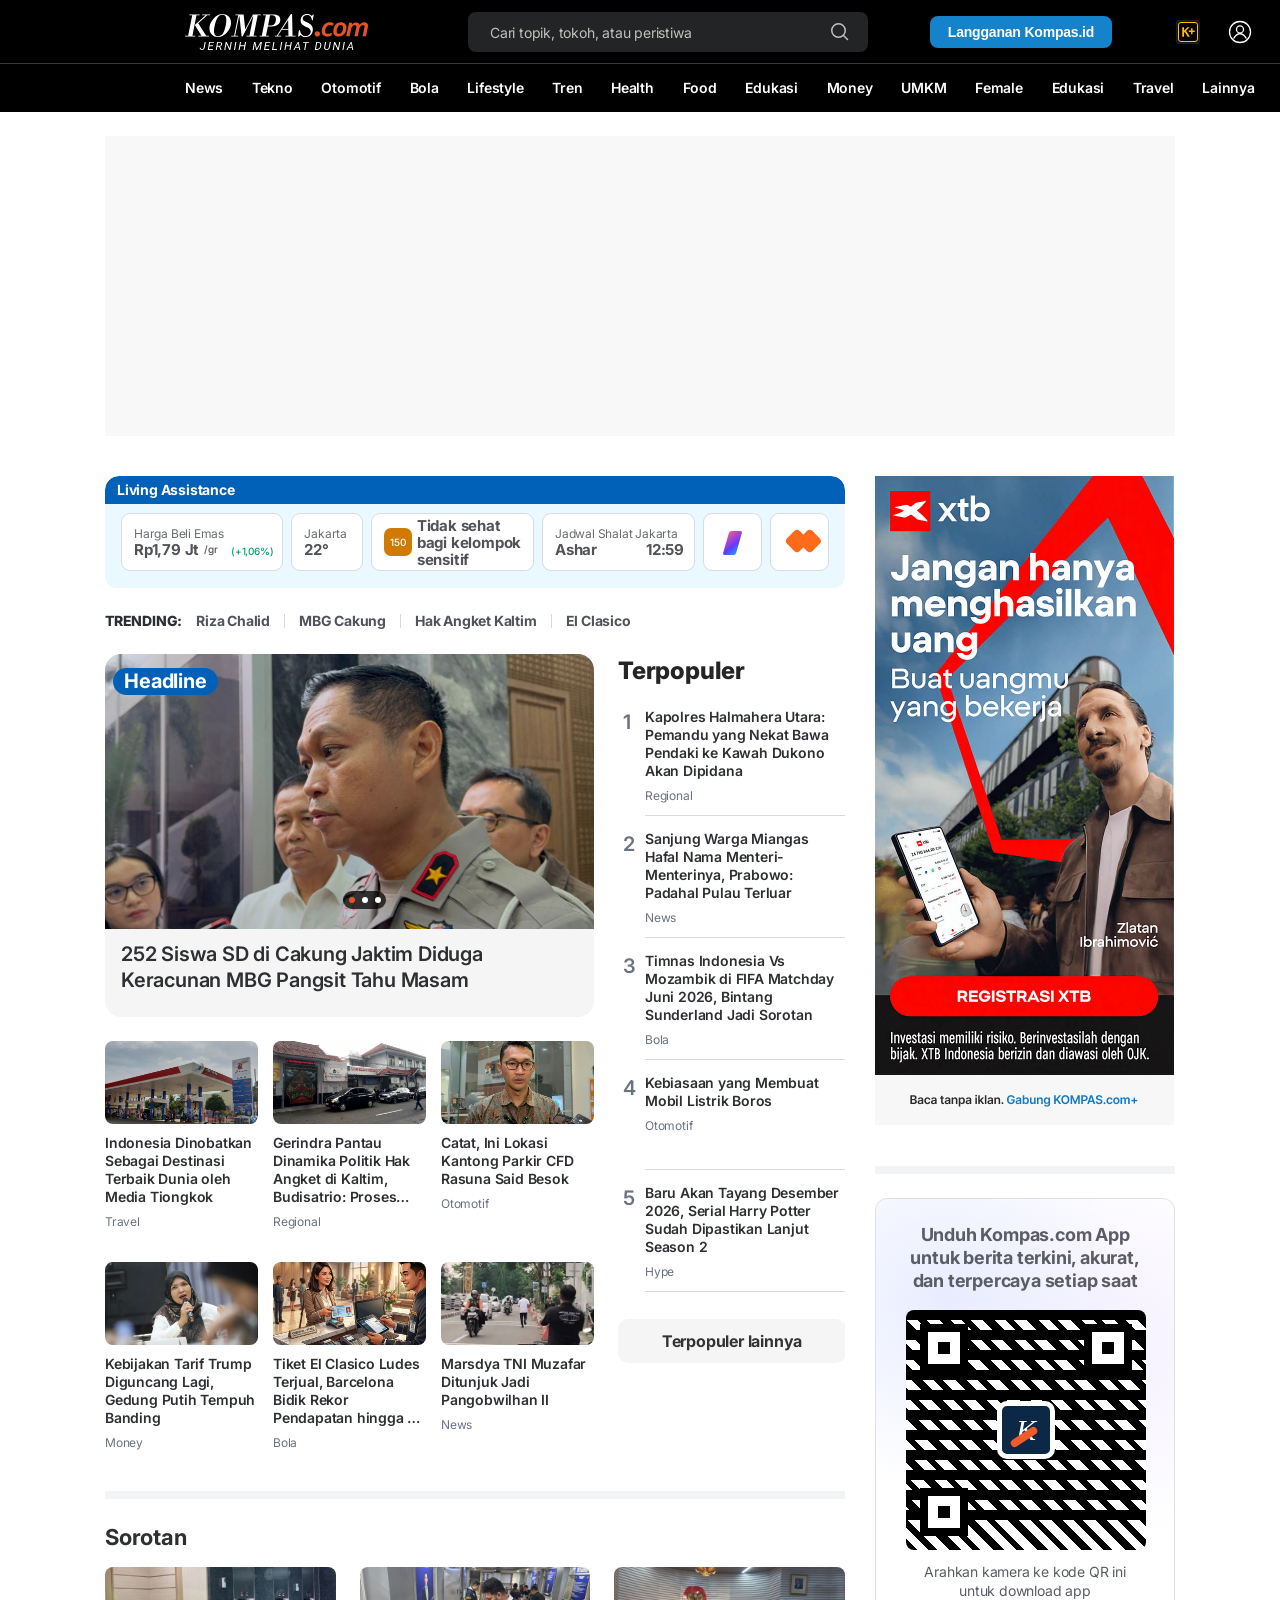
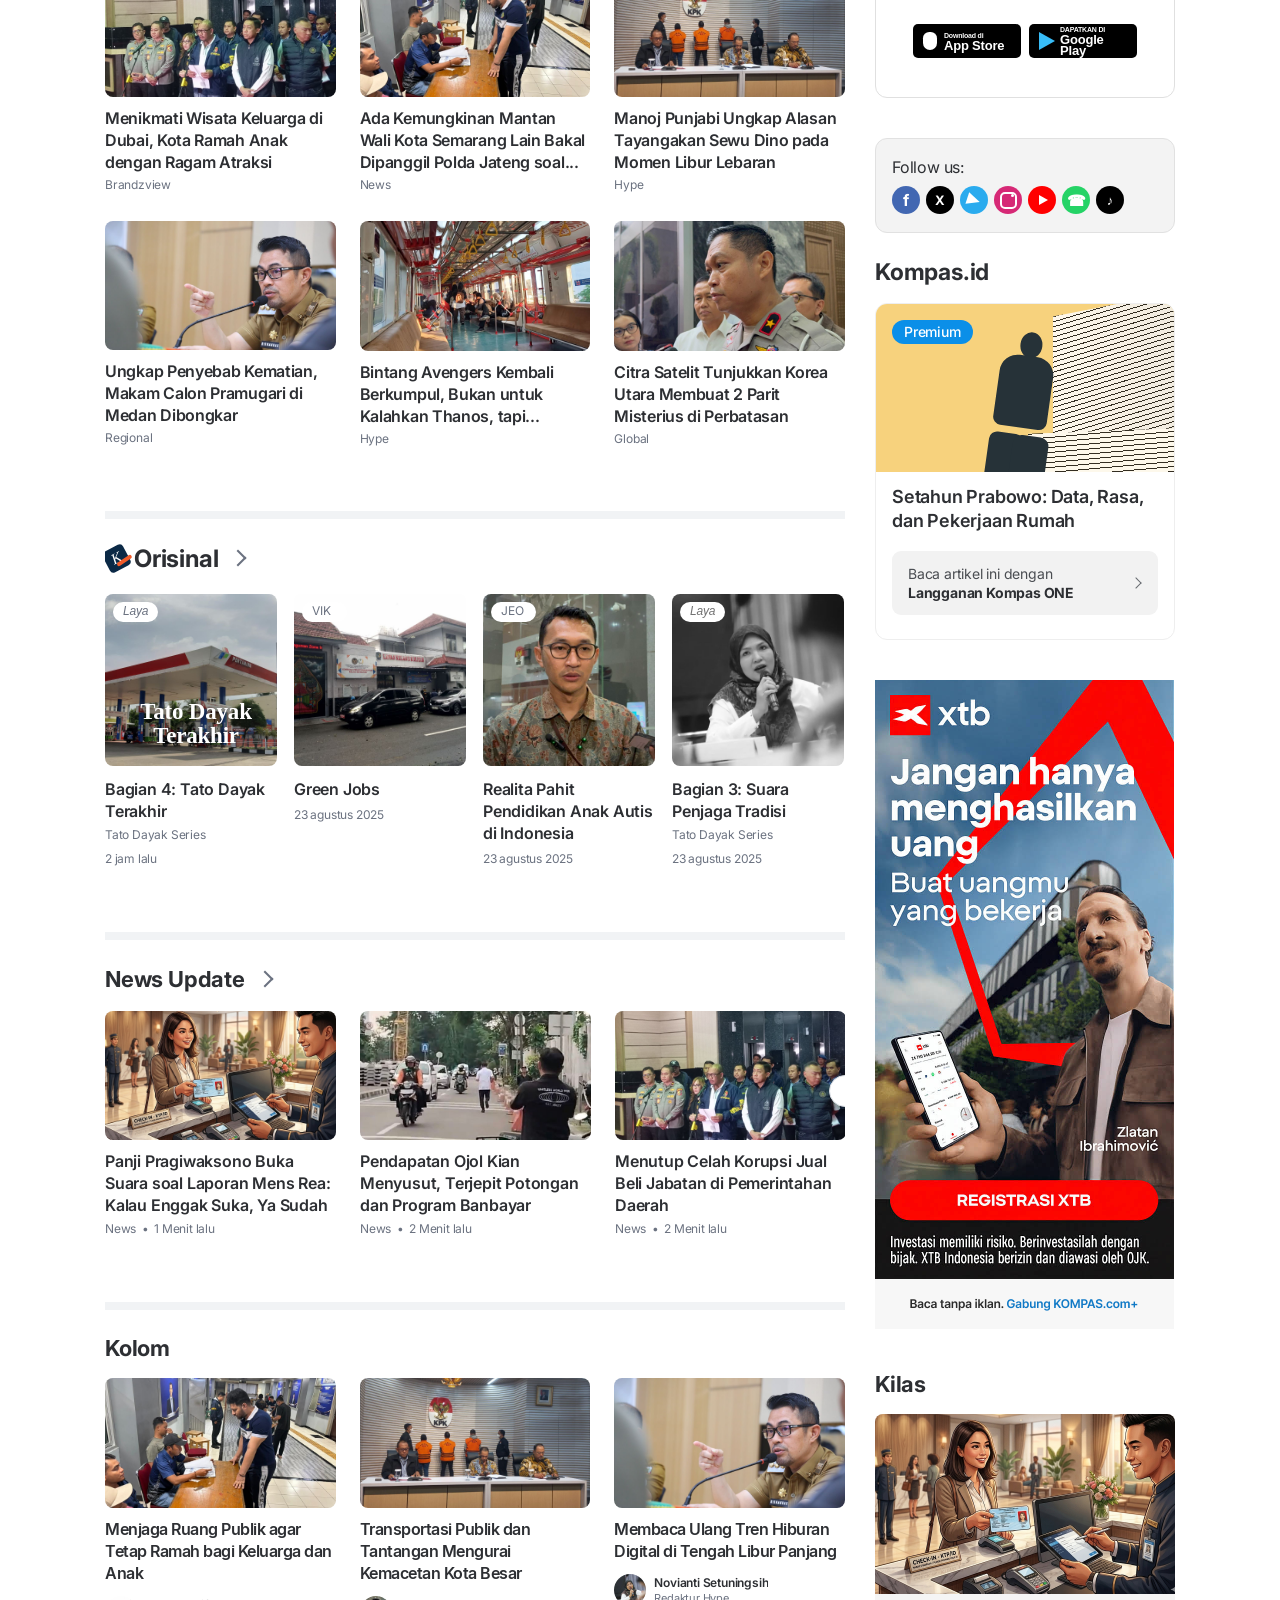
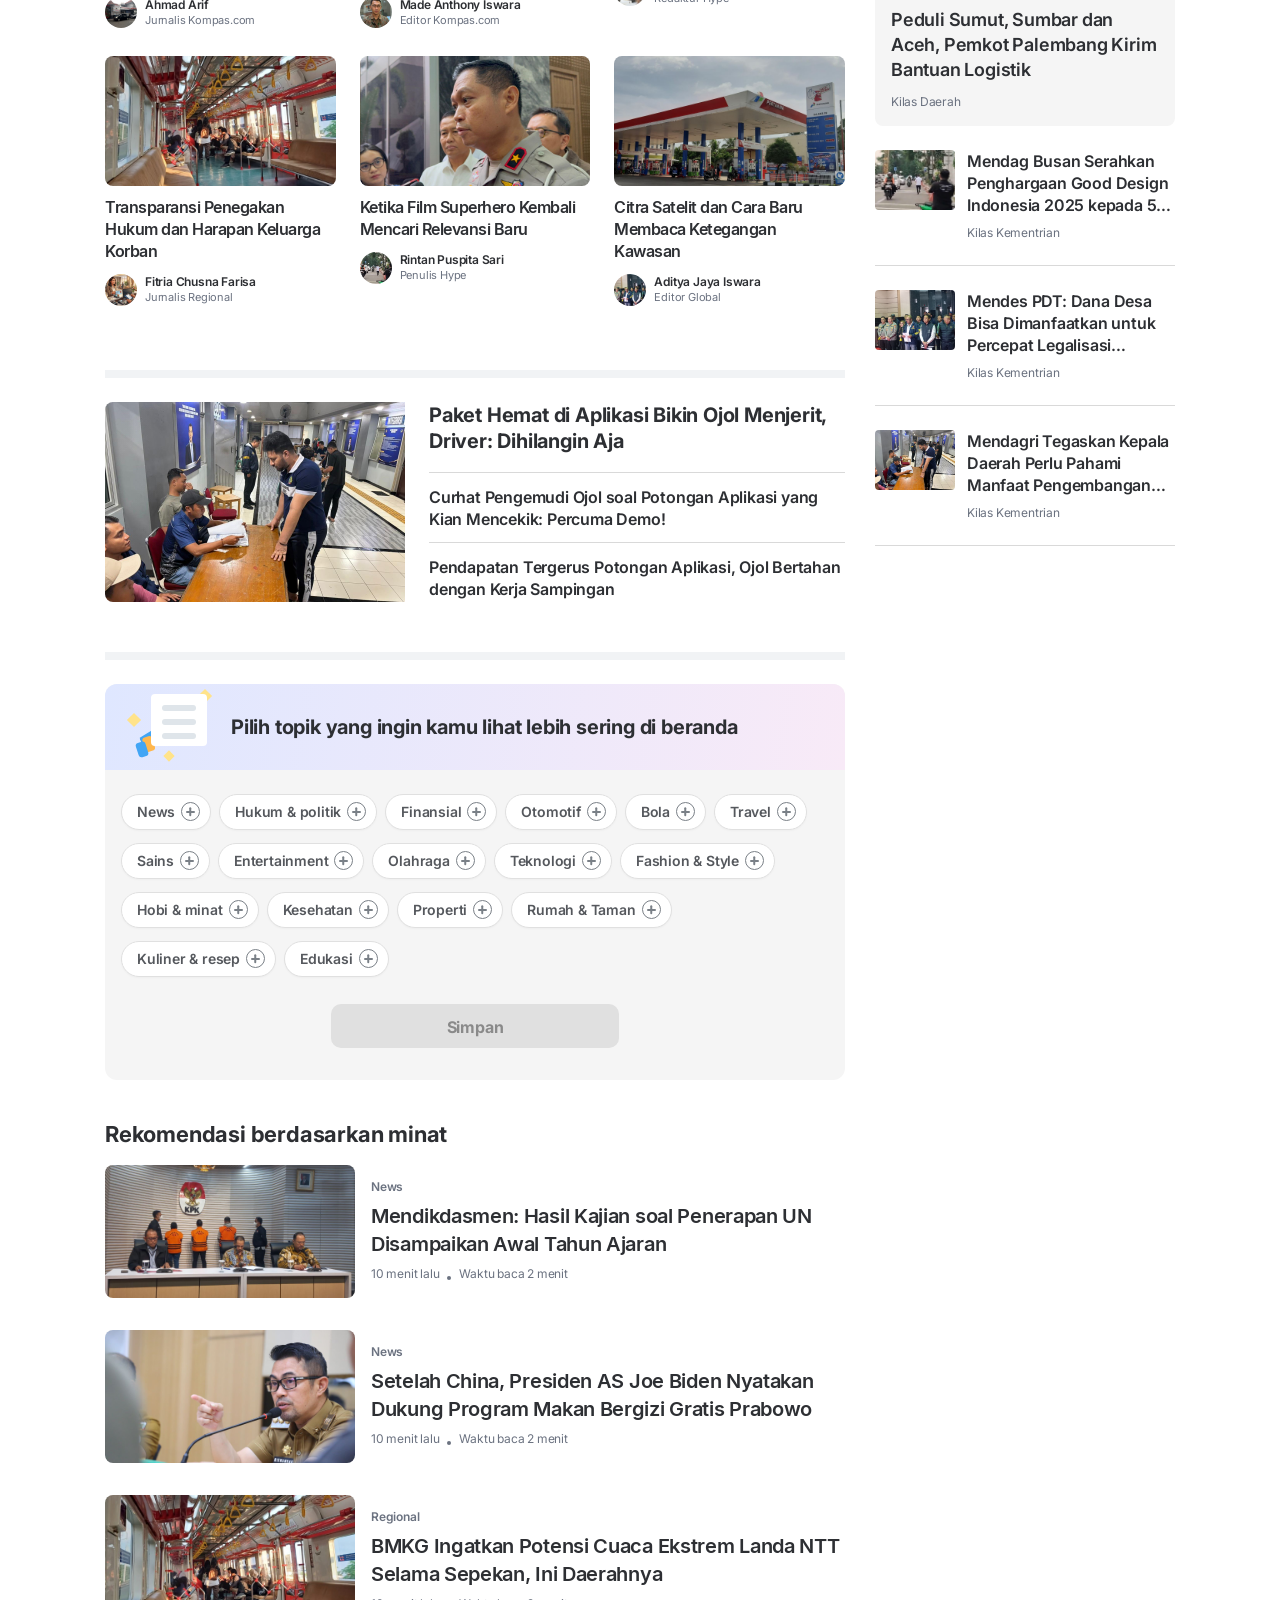
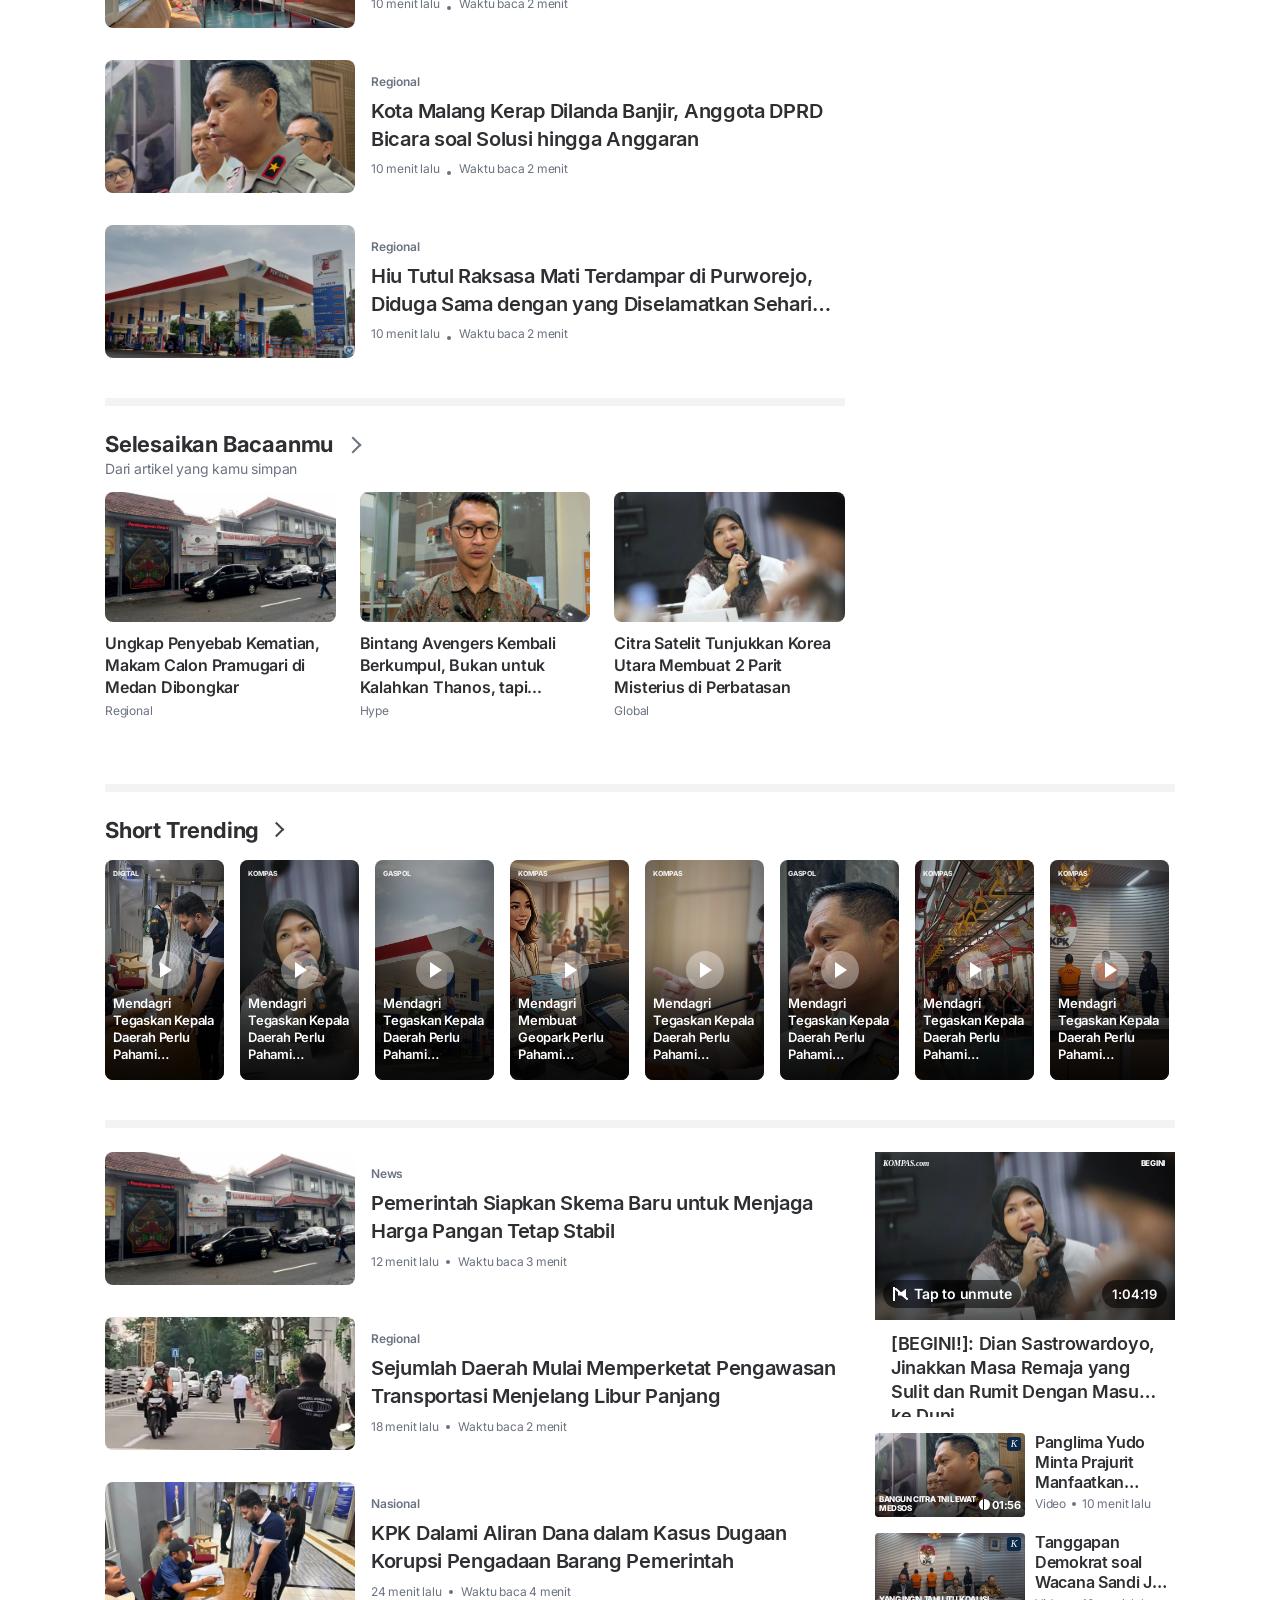
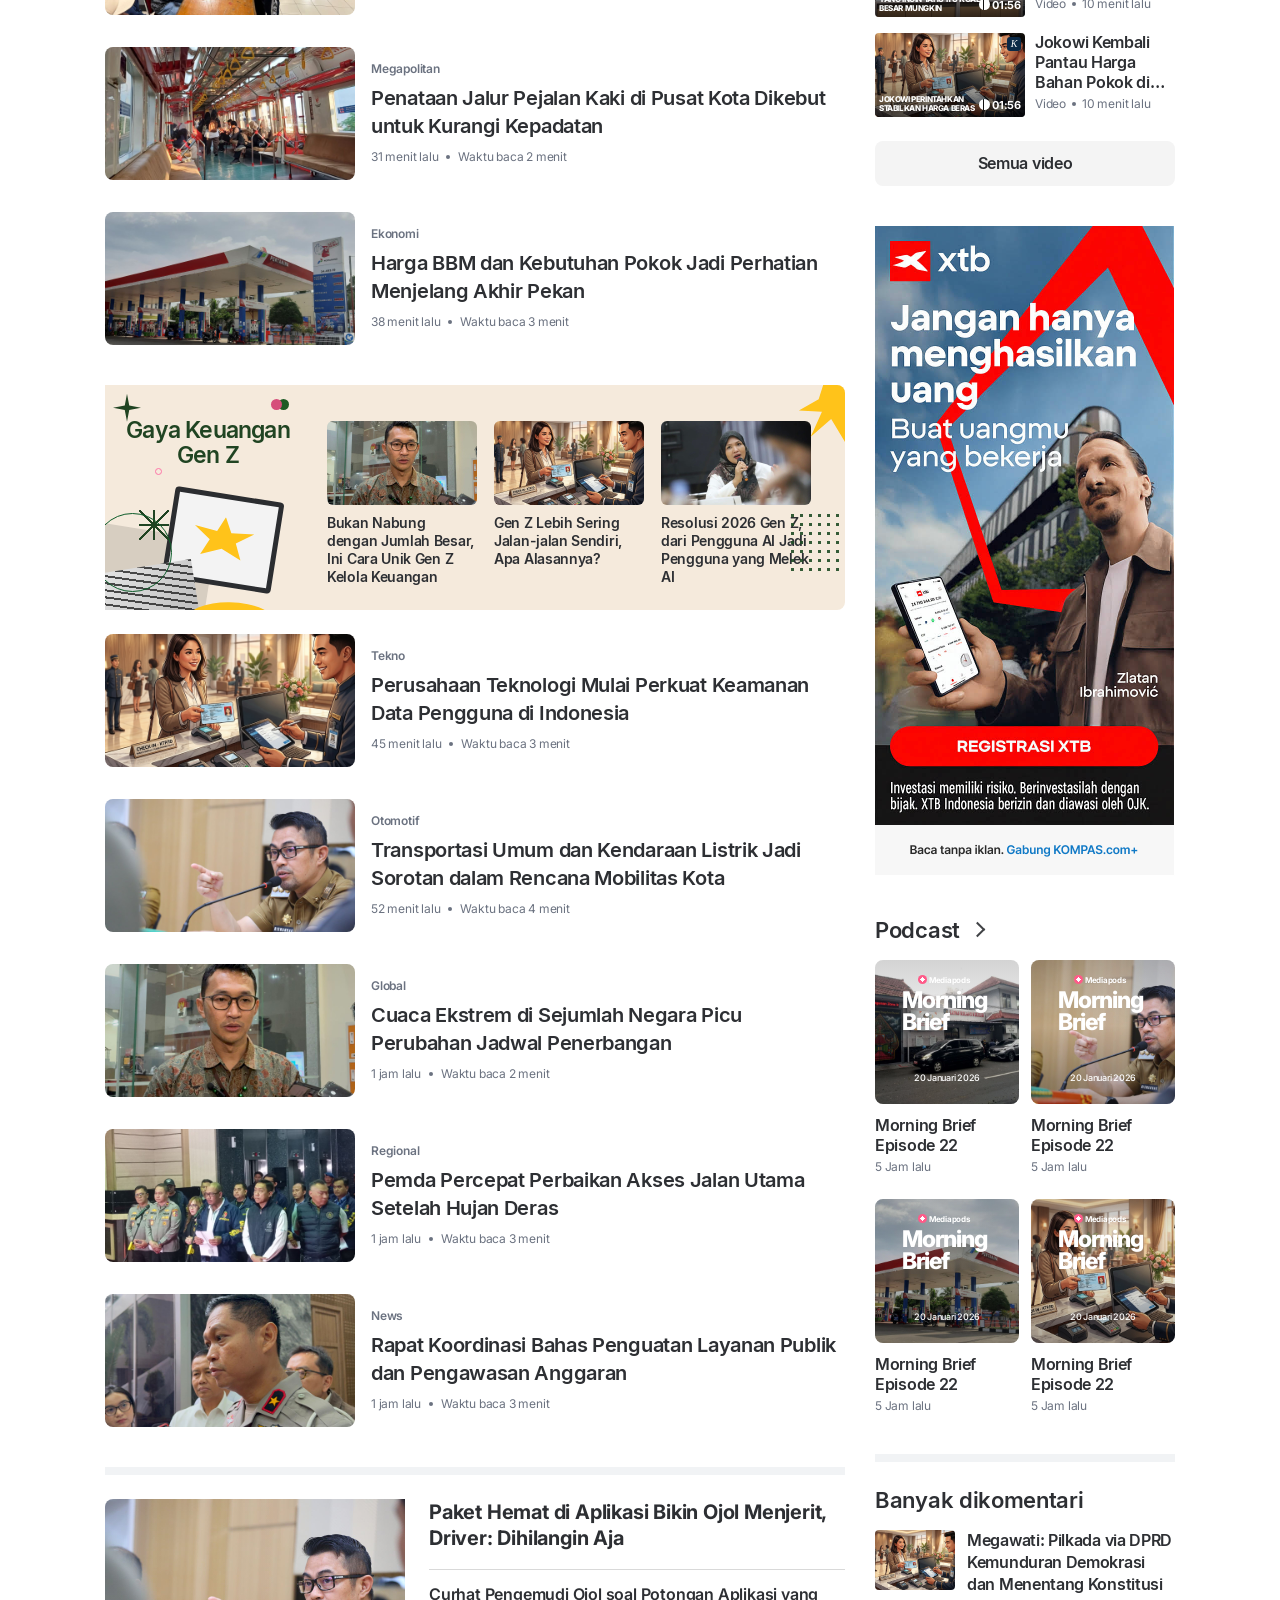
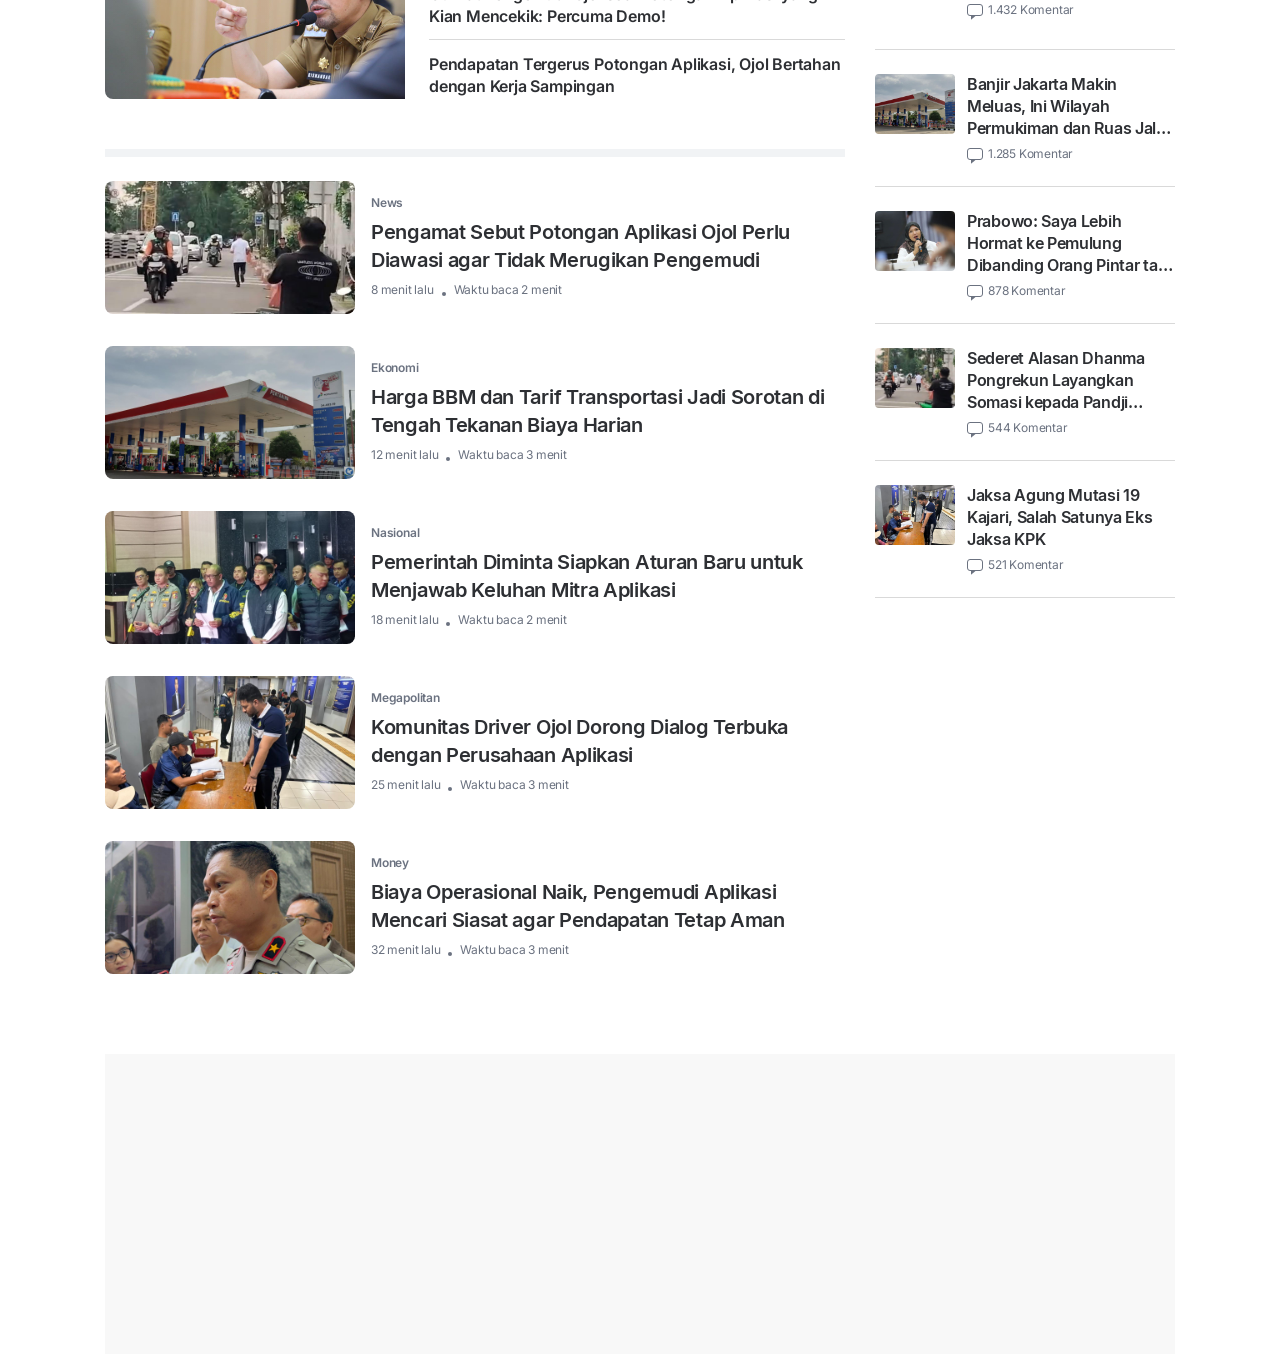
==== commit bcf595c5: "commit" ====
--- a/index.html
+++ b/index.html
@@ -7,13 +7,13 @@
     <link rel="preconnect" href="https://fonts.googleapis.com" />
     <link rel="preconnect" href="https://fonts.gstatic.com" crossorigin />
     <link href="https://fonts.googleapis.com/css2?family=Inter:wght@400;500;600;700;800&display=swap" rel="stylesheet" />
-    <link rel="stylesheet" href="styles.css?v=inter-semibold-ttf" />
+    <link rel="stylesheet" href="styles.css?v=home-bottom-ad-1" />
   </head>
   <body>
     <header class="site-header" aria-label="Kompas.com header">
       <div class="site-header__top">
         <div class="site-header__frame">
-          <a class="brand" href="#" aria-label="Kompas.com">
+          <a class="brand" href="index.html" aria-label="Kompas.com">
             <svg class="brand__logo" width="183" height="36" viewBox="0 0 183 36" fill="none" xmlns="http://www.w3.org/2000/svg" aria-hidden="true" focusable="false">
             <g clip-path="url(#clip0_7351_44141)">
             <path d="M132.318 22.5954C130.817 22.5954 129.605 21.4092 129.605 19.9644C129.605 18.5196 130.817 17.3066 132.318 17.3066C133.819 17.3066 135.031 18.4928 135.031 19.9644C135.031 21.436 133.819 22.5954 132.318 22.5954Z" fill="#E55425"/>
@@ -752,6 +752,50 @@
             </article>
           </section>
           <div class="section-divider section-divider--after-topic-two" aria-hidden="true"></div>
+          <section class="topic-follow-flow" aria-label="Aliran artikel setelah Topik Pilihan 2">
+            <div class="recommendation-list">
+              <article class="recommendation-item">
+                <div class="recommendation-item__media topic-follow-flow__media--one"></div>
+                <div class="recommendation-item__body">
+                  <span>News</span>
+                  <h3>Pengamat Sebut Potongan Aplikasi Ojol Perlu Diawasi agar Tidak Merugikan Pengemudi</h3>
+                  <p><span>8 menit lalu</span><i></i><span>Waktu baca 2 menit</span></p>
+                </div>
+              </article>
+              <article class="recommendation-item">
+                <div class="recommendation-item__media topic-follow-flow__media--two"></div>
+                <div class="recommendation-item__body">
+                  <span>Ekonomi</span>
+                  <h3>Harga BBM dan Tarif Transportasi Jadi Sorotan di Tengah Tekanan Biaya Harian</h3>
+                  <p><span>12 menit lalu</span><i></i><span>Waktu baca 3 menit</span></p>
+                </div>
+              </article>
+              <article class="recommendation-item">
+                <div class="recommendation-item__media topic-follow-flow__media--three"></div>
+                <div class="recommendation-item__body">
+                  <span>Nasional</span>
+                  <h3>Pemerintah Diminta Siapkan Aturan Baru untuk Menjawab Keluhan Mitra Aplikasi</h3>
+                  <p><span>18 menit lalu</span><i></i><span>Waktu baca 2 menit</span></p>
+                </div>
+              </article>
+              <article class="recommendation-item">
+                <div class="recommendation-item__media topic-follow-flow__media--four"></div>
+                <div class="recommendation-item__body">
+                  <span>Megapolitan</span>
+                  <h3>Komunitas Driver Ojol Dorong Dialog Terbuka dengan Perusahaan Aplikasi</h3>
+                  <p><span>25 menit lalu</span><i></i><span>Waktu baca 3 menit</span></p>
+                </div>
+              </article>
+              <article class="recommendation-item">
+                <div class="recommendation-item__media topic-follow-flow__media--five"></div>
+                <div class="recommendation-item__body">
+                  <span>Money</span>
+                  <h3>Biaya Operasional Naik, Pengemudi Aplikasi Mencari Siasat agar Pendapatan Tetap Aman</h3>
+                  <p><span>32 menit lalu</span><i></i><span>Waktu baca 3 menit</span></p>
+                </div>
+              </article>
+            </div>
+          </section>
         </div>
         <aside class="video-widget" aria-label="Video">
           <article class="video-feature">
@@ -886,6 +930,15 @@
           </section>
         </aside>
       </section>
+      <section class="ad-slot ad-slot--bottom container" aria-label="Advertisement"></section>
     </main>
+    <script>
+      document.querySelectorAll(".headline-card, .story-card, .popular-item, .spotlight-card, .original-card, .news-update-card, .column-card, .recommendation-item, .continue-card, .post-short-item, .topic-card").forEach((card) => {
+        card.classList.add("article-card-link");
+        card.addEventListener("click", () => {
+          window.location.href = "article.html";
+        });
+      });
+    </script>
   </body>
 </html>
--- a/styles.css
+++ b/styles.css
@@ -75,6 +75,24 @@
   height: 36px;
 }
 
+.article-brand {
+  display: flex;
+  align-items: center;
+}
+
+.article-brand > span {
+  color: #ffffff;
+  font-family: Georgia, "Times New Roman", serif;
+  font-size: 34px;
+  font-weight: 700;
+  line-height: 36px;
+  letter-spacing: -1.4px;
+}
+
+.article-brand > span span {
+  color: #f05a28;
+}
+
 .search {
   position: absolute;
   left: 468px;
@@ -285,6 +303,1424 @@
   height: 300px;
   margin-top: 24px;
   background: var(--paper-elevation-1);
+}
+
+.ad-slot--bottom {
+  margin-top: 0;
+}
+
+.article-card-link {
+  cursor: pointer;
+}
+
+.article-title-block {
+  margin-top: 40px;
+}
+
+.article-breadcrumb {
+  display: flex;
+  align-items: center;
+  gap: 8px;
+  height: 18px;
+  margin-bottom: 24px;
+}
+
+.article-breadcrumb a {
+  color: var(--text-secondary);
+  font-family: Inter, Arial, Helvetica, sans-serif;
+  font-size: 14px;
+  font-weight: 400;
+  line-height: 18px;
+  letter-spacing: -0.2px;
+  text-decoration: none;
+}
+
+.article-breadcrumb span {
+  width: 7px;
+  height: 7px;
+  transform: rotate(45deg);
+  border-top: 1.5px solid var(--text-secondary);
+  border-right: 1.5px solid var(--text-secondary);
+  opacity: 0.85;
+}
+
+.article-title-block h1 {
+  width: 980px;
+  margin: 0;
+  color: var(--text-primary);
+  font-family: "Inter SemiBold TTF", Inter, Arial, Helvetica, sans-serif;
+  font-size: 36px;
+  font-synthesis: none;
+  font-weight: normal;
+  line-height: 48px;
+  letter-spacing: -0.8px;
+}
+
+.article-meta-actions {
+  display: grid;
+  grid-template-columns: 354px 354px;
+  gap: 32px;
+  align-items: end;
+  width: 740px;
+  margin-top: 24px;
+}
+
+.article-meta {
+  min-width: 0;
+}
+
+.article-source-date {
+  display: flex;
+  align-items: center;
+  gap: 4px;
+  height: 18px;
+  color: var(--text-secondary);
+  font-family: Inter, Arial, Helvetica, sans-serif;
+  font-size: 14px;
+  font-weight: 400;
+  line-height: 18px;
+  letter-spacing: -0.2px;
+}
+
+.article-source-date strong {
+  color: var(--text-secondary);
+  font-weight: 700;
+}
+
+.article-author-row {
+  display: flex;
+  align-items: center;
+  min-height: 40px;
+  margin-top: 16px;
+}
+
+.article-author-avatars {
+  position: relative;
+  width: 64px;
+  height: 40px;
+  margin-right: 8px;
+}
+
+.article-author-avatars span {
+  position: absolute;
+  top: 0;
+  display: flex;
+  align-items: center;
+  justify-content: center;
+  width: 40px;
+  height: 40px;
+  border: 2px solid #ffffff;
+  border-radius: 50%;
+  color: #ffffff;
+  font-family: Inter, Arial, Helvetica, sans-serif;
+  font-size: 13px;
+  font-weight: 600;
+  line-height: 1;
+  letter-spacing: -0.3px;
+  box-shadow: 0 1px 4px rgba(0, 0, 0, 0.18);
+}
+
+.article-author-avatars span:first-child {
+  left: 0;
+  z-index: 2;
+  background: #2d9fe3;
+}
+
+.article-author-avatars span:last-child {
+  left: 24px;
+  background: #d85a9a;
+}
+
+.article-author-row p {
+  margin: 0 0 2px;
+  color: var(--text-primary);
+  font-family: "Inter SemiBold TTF", Inter, Arial, Helvetica, sans-serif;
+  font-size: 13px;
+  font-synthesis: none;
+  font-weight: normal;
+  line-height: 17px;
+  letter-spacing: -0.3px;
+}
+
+.article-author-text > span {
+  display: block;
+  color: var(--text-secondary);
+  font-family: Inter, Arial, Helvetica, sans-serif;
+  font-size: 12px;
+  font-weight: 400;
+  line-height: 16px;
+  letter-spacing: -0.2px;
+}
+
+.article-actions {
+  display: flex;
+  align-items: center;
+  gap: 8px;
+  justify-content: flex-end;
+  padding-bottom: 1px;
+}
+
+.article-action {
+  display: inline-flex;
+  align-items: center;
+  justify-content: center;
+  width: 44px;
+  height: 44px;
+  padding: 0;
+  border: 0;
+  border-radius: 999px;
+  background: #f4f4f4;
+  color: var(--text-primary);
+  cursor: pointer;
+}
+
+.article-action--wide {
+  justify-content: flex-start;
+  width: 95px;
+  padding: 0 16px;
+  gap: 8px;
+}
+
+.article-action svg {
+  width: 20px;
+  height: 20px;
+  fill: none;
+  stroke: currentColor;
+  stroke-linecap: round;
+  stroke-linejoin: round;
+  stroke-width: 1.8;
+}
+
+.article-action span:not(.reward-icon) {
+  color: var(--text-primary);
+  font-family: Inter, Arial, Helvetica, sans-serif;
+  font-size: 13px;
+  font-weight: 400;
+  line-height: 18px;
+  letter-spacing: -0.2px;
+  white-space: nowrap;
+}
+
+.reward-icon {
+  display: flex;
+  align-items: center;
+  justify-content: center;
+  width: 22px;
+  height: 22px;
+  border: 1.8px solid currentColor;
+  border-radius: 5px;
+  color: var(--text-primary);
+  font-family: Inter, Arial, Helvetica, sans-serif;
+  font-size: 9px;
+  font-weight: 800;
+  line-height: 1;
+  letter-spacing: -0.6px;
+}
+
+.article-title-block .article-layout {
+  display: grid;
+  grid-template-columns: 740px 300px;
+  gap: 30px;
+  align-items: start;
+  width: 1070px;
+  margin-top: -74px;
+  padding-top: 0;
+}
+
+.article-main-column {
+  width: 740px;
+  min-height: 650px;
+  padding-top: 114px;
+}
+
+.article-sidebar {
+  width: 300px;
+}
+
+.article-app-card {
+  margin-top: 24px;
+}
+
+.article-tower-ad-2 {
+  margin-top: 40px;
+}
+
+.article-video-widget {
+  margin-top: 40px;
+}
+
+.article-popular-widget {
+  width: 300px;
+  margin-top: 40px;
+  padding-top: 0;
+}
+
+.article-popular-widget h2 {
+  margin: 0 0 8px;
+  color: var(--text-primary);
+  font-family: "Inter SemiBold TTF", Inter, Arial, Helvetica, sans-serif;
+  font-size: 22px;
+  font-synthesis: none;
+  font-weight: normal;
+  line-height: 28px;
+  letter-spacing: -0.3px;
+}
+
+.article-popular-widget .popular-more {
+  width: 300px;
+  margin-top: 24px;
+}
+
+.article-tower-ad-3 {
+  margin-top: 40px;
+}
+
+.article-commented-widget {
+  width: 300px;
+  margin-top: 40px;
+}
+
+.article-commented-widget h2 {
+  margin: 0 0 16px;
+  color: var(--text-primary);
+  font-family: "Inter SemiBold TTF", Inter, Arial, Helvetica, sans-serif;
+  font-size: 22px;
+  font-synthesis: none;
+  font-weight: normal;
+  line-height: 28px;
+  letter-spacing: -0.3px;
+}
+
+.article-commented-list {
+  display: grid;
+  gap: 16px;
+  width: 300px;
+}
+
+.article-comment-card {
+  width: 300px;
+  overflow: hidden;
+  border: 1px solid #e5e7eb;
+  border-radius: 8px;
+  background: #ffffff;
+}
+
+.article-comment-card__top {
+  display: grid;
+  grid-template-columns: 108px 1fr;
+  gap: 12px;
+  min-height: 120px;
+  padding: 8px;
+}
+
+.article-comment-card__media {
+  width: 108px;
+  height: 80px;
+  overflow: hidden;
+  border-radius: 2px;
+  background-color: #d9dde3;
+  background-position: center;
+  background-size: cover;
+}
+
+.article-comment-card__media--one {
+  background-image: url("assets/articles/69aa8b28a8d41.jpg");
+}
+
+.article-comment-card__media--two {
+  background-image: url("assets/articles/69fef674cd45a.jpg");
+}
+
+.article-comment-card__media--three {
+  background-image: url("assets/articles/69fdc103851c9.jpeg");
+}
+
+.article-comment-card__media--four {
+  background-image: url("assets/articles/69f9df10ecc49.jpeg");
+}
+
+.article-comment-card__media--five {
+  background-image: url("assets/articles/69fd3040d1921.png");
+}
+
+.article-comment-card h3 {
+  display: -webkit-box;
+  margin: -2px 0 3px;
+  overflow: hidden;
+  color: var(--text-primary);
+  font-family: "Inter SemiBold TTF", Inter, Arial, Helvetica, sans-serif;
+  font-size: 14px;
+  font-synthesis: none;
+  font-weight: normal;
+  line-height: 18px;
+  letter-spacing: -0.3px;
+  -webkit-box-orient: vertical;
+  -webkit-line-clamp: 3;
+}
+
+.article-comment-card__top p {
+  margin: 0 0 1px;
+  color: var(--text-primary);
+  font-family: Inter, Arial, Helvetica, sans-serif;
+  font-size: 12px;
+  font-weight: 400;
+  line-height: 16px;
+  letter-spacing: -0.2px;
+}
+
+.article-comment-card__top span {
+  display: inline-flex;
+  align-items: center;
+  gap: 4px;
+  color: var(--text-primary);
+  font-family: Inter, Arial, Helvetica, sans-serif;
+  font-size: 12px;
+  font-weight: 400;
+  line-height: 16px;
+  letter-spacing: -0.2px;
+}
+
+.article-comment-card__top svg {
+  width: 14px;
+  height: 14px;
+  fill: none;
+  stroke: currentColor;
+  stroke-linecap: round;
+  stroke-linejoin: round;
+  stroke-width: 1.8;
+}
+
+.article-comment-card__quote {
+  display: flex;
+  align-items: center;
+  gap: 10px;
+  min-height: 58px;
+  padding: 8px 16px;
+  background: #f4f5f7;
+}
+
+.article-comment-card__quote span {
+  position: relative;
+  flex: 0 0 34px;
+  width: 34px;
+  height: 34px;
+  border-radius: 999px;
+  background:
+    radial-gradient(circle at 50% 62%, #ffd9c4 0 26%, transparent 27%),
+    radial-gradient(circle at 50% 40%, #4a6f93 0 22%, transparent 23%),
+    radial-gradient(circle at 37% 48%, #2b3d55 0 4%, transparent 5%),
+    radial-gradient(circle at 63% 48%, #2b3d55 0 4%, transparent 5%),
+    linear-gradient(135deg, #d8f4ff, #bde7ff);
+  box-shadow: inset 0 0 0 1px rgba(0, 0, 0, 0.08);
+}
+
+.article-comment-card__quote span::after {
+  position: absolute;
+  left: 7px;
+  right: 7px;
+  bottom: 5px;
+  height: 8px;
+  border-radius: 999px 999px 6px 6px;
+  background: #e6534c;
+  content: "";
+}
+
+.article-comment-card__quote p {
+  display: -webkit-box;
+  margin: 0;
+  overflow: hidden;
+  color: #5f6c7c;
+  font-family: Inter, Arial, Helvetica, sans-serif;
+  font-size: 14px;
+  font-weight: 400;
+  line-height: 19px;
+  letter-spacing: -0.2px;
+  -webkit-box-orient: vertical;
+  -webkit-line-clamp: 2;
+}
+
+.article-lead-media {
+  width: 740px;
+  margin: 0;
+  overflow: hidden;
+  border-radius: 8px;
+  background: #f4f4f4;
+}
+
+.article-lead-photo {
+  position: relative;
+  width: 740px;
+  height: 493px;
+  background-image: url("assets/articles/69fd3040d1921.png");
+  background-position: center;
+  background-size: cover;
+}
+
+.article-lead-photo button {
+  position: absolute;
+  right: 16px;
+  top: 16px;
+  display: inline-flex;
+  align-items: center;
+  gap: 6px;
+  height: 32px;
+  padding: 0 14px;
+  border: 0;
+  border-radius: 8px;
+  background: rgba(0, 0, 0, 0.58);
+  color: #ffffff;
+  font-family: Inter, Arial, Helvetica, sans-serif;
+  font-size: 13px;
+  font-weight: 600;
+  line-height: 18px;
+  letter-spacing: -0.2px;
+  cursor: pointer;
+}
+
+.article-lead-photo button svg {
+  width: 17px;
+  height: 17px;
+  fill: none;
+  stroke: currentColor;
+  stroke-linecap: round;
+  stroke-linejoin: round;
+  stroke-width: 1.8;
+}
+
+.article-lead-media figcaption {
+  margin: 0;
+  padding: 16px 16px 14px;
+  color: #5b5f66;
+  font-family: Inter, Arial, Helvetica, sans-serif;
+  font-size: 12px;
+  font-weight: 400;
+  line-height: 16px;
+  letter-spacing: -0.2px;
+}
+
+.article-lead-media figcaption strong {
+  color: var(--text-primary);
+  font-weight: 700;
+}
+
+.article-photo-strip {
+  display: flex;
+  gap: 16px;
+  padding: 0 16px 24px;
+}
+
+.article-thumb,
+.article-inline-ad {
+  width: 128px;
+  height: 72px;
+  overflow: hidden;
+  border: 0;
+  border-radius: 4px;
+  background-color: #d9dde3;
+  background-position: center;
+  background-size: cover;
+}
+
+.article-thumb {
+  padding: 0;
+  cursor: pointer;
+}
+
+.article-thumb--one,
+.article-thumb--two,
+.article-thumb--three {
+  background-image: url("assets/articles/69fd3040d1921.png");
+}
+
+.article-inline-ad {
+  display: flex;
+  align-items: center;
+  padding-left: 46px;
+  background:
+    radial-gradient(circle at 78% 41%, rgba(22, 131, 204, 0.18), transparent 24%),
+    linear-gradient(90deg, rgba(229, 242, 250, 0.96), rgba(236, 247, 253, 0.96)),
+    url("assets/articles/69f9f62da8c5e.jpeg");
+  color: #2f7db7;
+  font-family: Inter, Arial, Helvetica, sans-serif;
+  font-size: 8px;
+  font-weight: 800;
+  line-height: 10px;
+  letter-spacing: -0.3px;
+  text-decoration: none;
+}
+
+.article-body-section {
+  display: grid;
+  grid-template-columns: 200px 540px;
+  width: 740px;
+  margin-top: 40px;
+  align-items: start;
+}
+
+.article-body-ad {
+  width: 200px;
+  min-height: 100%;
+  margin: 0;
+  padding: 0 20px 20px;
+}
+
+.article-body-ad img {
+  position: sticky;
+  top: 20px;
+  display: block;
+  width: 160px;
+  height: 600px;
+  object-fit: cover;
+}
+
+.article-copy {
+  width: 540px;
+  color: var(--text-primary);
+  font-family: Inter, Arial, Helvetica, sans-serif;
+}
+
+.article-copy p {
+  margin: 0 0 24px;
+  color: var(--text-primary);
+  font-size: 17px;
+  font-weight: 400;
+  line-height: 27px;
+  letter-spacing: -0.2px;
+}
+
+.article-copy h2 {
+  margin: 30px 0 12px;
+  color: var(--text-primary);
+  font-family: "Inter SemiBold TTF", Inter, Arial, Helvetica, sans-serif;
+  font-size: 24px;
+  font-synthesis: none;
+  font-weight: normal;
+  line-height: 32px;
+  letter-spacing: -0.4px;
+}
+
+.article-copy strong {
+  font-weight: 700;
+}
+
+.article-copy a {
+  color: var(--text-primary);
+  text-decoration-color: #e55425;
+  text-decoration-line: underline;
+  text-decoration-thickness: 1.5px;
+  text-underline-offset: 3px;
+}
+
+.article-copy .read-also {
+  font-family: "Inter SemiBold TTF", Inter, Arial, Helvetica, sans-serif;
+  font-synthesis: none;
+  font-weight: normal;
+}
+
+.article-after-content {
+  width: 540px;
+  padding-top: 24px;
+}
+
+.article-pages h2 {
+  margin: 0 0 12px;
+  color: var(--text-primary);
+  font-family: "Inter SemiBold TTF", Inter, Arial, Helvetica, sans-serif;
+  font-size: 16px;
+  font-synthesis: none;
+  font-weight: normal;
+  line-height: 20px;
+  letter-spacing: -0.3px;
+}
+
+.article-pages > div {
+  display: flex;
+  align-items: center;
+  gap: 10px;
+}
+
+.article-pages a {
+  display: flex;
+  align-items: center;
+  justify-content: center;
+  min-width: 40px;
+  height: 40px;
+  padding: 0 14px;
+  border: 1px solid #d1d5db;
+  border-radius: 999px;
+  background: #ffffff;
+  color: var(--text-primary);
+  font-family: "Inter SemiBold TTF", Inter, Arial, Helvetica, sans-serif;
+  font-size: 14px;
+  font-synthesis: none;
+  font-weight: normal;
+  line-height: 20px;
+  letter-spacing: -0.2px;
+  text-decoration: none;
+  box-shadow: 0 1px 4px rgba(0, 0, 0, 0.16);
+}
+
+.article-pages a.is-active {
+  border-color: #0094e8;
+  color: #0094e8;
+  box-shadow: 0 0 0 2px rgba(0, 148, 232, 0.12);
+}
+
+.article-pages a.show-all {
+  min-width: 92px;
+}
+
+.article-copy-divider {
+  width: 540px;
+  height: 1px;
+  margin: 20px 0 16px;
+  background: #d9d9d9;
+}
+
+.article-copy-actions {
+  display: flex;
+  gap: 8px;
+  margin-bottom: 24px;
+}
+
+.opinion-box {
+  width: 540px;
+  margin: 0 0 44px;
+  padding: 12px 20px 16px;
+  border-radius: 8px;
+  background: #f4f4f4;
+}
+
+.opinion-box label {
+  display: block;
+  margin-bottom: 9px;
+  color: var(--text-primary);
+  font-family: "Inter SemiBold TTF", Inter, Arial, Helvetica, sans-serif;
+  font-size: 16px;
+  font-synthesis: none;
+  font-weight: normal;
+  line-height: 20px;
+  letter-spacing: -0.3px;
+}
+
+.opinion-box > div {
+  position: relative;
+  width: 500px;
+  height: 44px;
+}
+
+.opinion-box input {
+  width: 500px;
+  height: 44px;
+  padding: 0 52px 0 16px;
+  border: 1px solid #3c3f44;
+  border-radius: 11px;
+  outline: 0;
+  background: #ffffff;
+  color: var(--text-primary);
+  font-family: Inter, Arial, Helvetica, sans-serif;
+  font-size: 16px;
+  font-weight: 400;
+  line-height: 44px;
+  letter-spacing: -0.2px;
+}
+
+.opinion-box input::placeholder {
+  color: #6f7379;
+}
+
+.opinion-box button {
+  position: absolute;
+  right: 12px;
+  top: 9px;
+  width: 26px;
+  height: 26px;
+  padding: 0;
+  border: 0;
+  background: transparent;
+  color: var(--text-primary);
+  cursor: pointer;
+}
+
+.opinion-box button svg {
+  width: 26px;
+  height: 26px;
+  fill: none;
+  stroke: currentColor;
+  stroke-linejoin: round;
+  stroke-width: 1.8;
+}
+
+.opinion-box p {
+  margin: 9px 0 0;
+  color: var(--text-secondary);
+  font-family: Inter, Arial, Helvetica, sans-serif;
+  font-size: 12px;
+  font-weight: 400;
+  line-height: 16px;
+  letter-spacing: -0.2px;
+}
+
+.article-tags {
+  display: flex;
+  flex-wrap: wrap;
+  gap: 10px 8px;
+  width: 540px;
+  margin-bottom: 12px;
+}
+
+.article-tags a {
+  display: flex;
+  align-items: center;
+  height: 32px;
+  padding: 0 18px;
+  border: 1px solid #d7dbe0;
+  border-radius: 999px;
+  background: #ffffff;
+  color: var(--text-primary);
+  font-family: "Inter SemiBold TTF", Inter, Arial, Helvetica, sans-serif;
+  font-size: 12px;
+  font-synthesis: none;
+  font-weight: normal;
+  line-height: 16px;
+  letter-spacing: -0.25px;
+  text-decoration: none;
+  box-shadow: 0 1px 4px rgba(0, 0, 0, 0.14);
+}
+
+.article-tags a.muted {
+  color: #c1c5ca;
+  box-shadow: none;
+}
+
+.article-show-more {
+  display: flex;
+  align-items: center;
+  justify-content: center;
+  gap: 6px;
+  width: 540px;
+  height: 40px;
+  color: var(--text-primary);
+  font-family: "Inter SemiBold TTF", Inter, Arial, Helvetica, sans-serif;
+  font-size: 13px;
+  font-synthesis: none;
+  font-weight: normal;
+  line-height: 18px;
+  letter-spacing: -0.3px;
+  text-decoration: none;
+}
+
+.article-show-more span,
+.health-cta i {
+  width: 8px;
+  height: 8px;
+  transform: rotate(45deg);
+  border-right: 1.5px solid currentColor;
+  border-bottom: 1.5px solid currentColor;
+}
+
+.health-cta {
+  position: relative;
+  display: flex;
+  align-items: center;
+  width: 540px;
+  height: 60px;
+  margin-top: 20px;
+  overflow: hidden;
+  padding: 0 22px 0 204px;
+  border-radius: 8px;
+  background: #2c2c2c;
+  color: #ffffff;
+  text-decoration: none;
+}
+
+.health-cta > span {
+  position: absolute;
+  left: 0;
+  top: 0;
+  width: 128px;
+  height: 60px;
+  background:
+    radial-gradient(circle at 27px 20px, #e7f7fb 0 20px, transparent 21px),
+    radial-gradient(circle at 70px 14px, #ff3251 0 9px, transparent 10px),
+    radial-gradient(circle at 18px 50px, #7bd9f0 0 13px, transparent 14px),
+    linear-gradient(135deg, #b4f3ff 0 55%, #e9fbff 55%);
+}
+
+.health-cta > span::before {
+  position: absolute;
+  left: 49px;
+  top: 7px;
+  width: 38px;
+  height: 38px;
+  content: "";
+  transform: rotate(21deg);
+  border: 1.5px solid #22a7ca;
+  border-radius: 50%;
+}
+
+.health-cta > span::after {
+  position: absolute;
+  left: 64px;
+  top: 17px;
+  width: 28px;
+  height: 16px;
+  content: "";
+  transform: rotate(21deg);
+  background:
+    linear-gradient(90deg, transparent 0 9px, #ffffff 9px 12px, transparent 12px),
+    linear-gradient(#ffffff, #ffffff) center / 28px 3px no-repeat;
+}
+
+.health-cta strong {
+  color: #ffffff;
+  font-family: "Inter SemiBold TTF", Inter, Arial, Helvetica, sans-serif;
+  font-size: 16px;
+  font-synthesis: none;
+  font-weight: normal;
+  line-height: 22px;
+  letter-spacing: -0.3px;
+}
+
+.health-cta i {
+  position: absolute;
+  right: 29px;
+  top: 25px;
+  transform: rotate(-45deg);
+  border-color: #ffffff;
+}
+
+.for-you-section {
+  width: 540px;
+  margin-top: 24px;
+}
+
+.for-you-section h2 {
+  margin: 0 0 16px;
+  color: var(--text-primary);
+  font-family: "Inter SemiBold TTF", Inter, Arial, Helvetica, sans-serif;
+  font-size: 22px;
+  font-synthesis: none;
+  font-weight: normal;
+  line-height: 28px;
+  letter-spacing: -0.4px;
+}
+
+.for-you-grid {
+  display: grid;
+  grid-template-columns: repeat(6, 1fr);
+  gap: 26px 16px;
+}
+
+.for-you-card {
+  position: relative;
+  grid-column: span 2;
+  min-width: 0;
+}
+
+.for-you-card--large {
+  grid-column: span 3;
+}
+
+.for-you-card__media {
+  position: relative;
+  width: 100%;
+  height: 96px;
+  overflow: hidden;
+  border-radius: 6px;
+  background-color: #d9dde3;
+  background-position: center;
+  background-size: cover;
+}
+
+.for-you-card--large .for-you-card__media {
+  height: 152px;
+}
+
+.for-you-card__media::before {
+  position: absolute;
+  inset: 0;
+  content: "";
+  background: linear-gradient(180deg, rgba(0, 0, 0, 0) 42%, rgba(0, 0, 0, 0.7) 100%);
+}
+
+.for-you-card__media--one {
+  background-image: url("assets/articles/69f07cf452b05.jpg");
+}
+
+.for-you-card__media > span {
+  position: absolute;
+  z-index: 1;
+  left: 8px;
+  bottom: 8px;
+  color: #ffffff;
+  font-family: Georgia, "Times New Roman", serif;
+  font-size: 14px;
+  font-style: italic;
+  font-weight: 700;
+  line-height: 16px;
+  letter-spacing: -0.6px;
+}
+
+.for-you-card__media > span span {
+  color: #f05a28;
+}
+
+.for-you-card h3 {
+  display: -webkit-box;
+  margin: 9px 0 5px;
+  overflow: hidden;
+  color: var(--text-primary);
+  font-family: "Inter SemiBold TTF", Inter, Arial, Helvetica, sans-serif;
+  font-size: 14px;
+  font-synthesis: none;
+  font-weight: normal;
+  line-height: 20px;
+  letter-spacing: -0.35px;
+  -webkit-box-orient: vertical;
+  -webkit-line-clamp: 3;
+}
+
+.for-you-card--large h3 {
+  font-size: 16px;
+  line-height: 22px;
+}
+
+.for-you-card p {
+  margin: 0;
+  color: var(--text-secondary);
+  font-family: Inter, Arial, Helvetica, sans-serif;
+  font-size: 12px;
+  font-weight: 400;
+  line-height: 16px;
+  letter-spacing: -0.2px;
+}
+
+.for-you-card button {
+  position: absolute;
+  right: 0;
+  bottom: -1px;
+  width: 20px;
+  height: 20px;
+  padding: 0;
+  border: 0;
+  background: radial-gradient(circle, var(--text-secondary) 0 1.5px, transparent 1.6px) 0 50% / 7px 7px repeat-x;
+  cursor: pointer;
+  opacity: 0.9;
+}
+
+.mgid-widget {
+  width: 540px;
+  margin-top: 56px;
+  padding: 10px 8px 18px;
+  background: #f4f4f4;
+}
+
+.mgid-widget header {
+  display: flex;
+  align-items: center;
+  justify-content: space-between;
+  height: 26px;
+}
+
+.mgid-widget header strong {
+  color: #1d3c7a;
+  font-family: Inter, Arial, Helvetica, sans-serif;
+  font-size: 17px;
+  font-weight: 800;
+  line-height: 22px;
+  letter-spacing: -0.4px;
+}
+
+.mgid-widget header span {
+  color: #7b78d8;
+  font-family: Inter, Arial, Helvetica, sans-serif;
+  font-size: 24px;
+  font-weight: 600;
+  line-height: 26px;
+  letter-spacing: -1px;
+}
+
+.mgid-widget > p {
+  display: flex;
+  align-items: center;
+  justify-content: center;
+  width: 510px;
+  height: 47px;
+  margin: 0 auto 5px;
+  border: 1px solid #ff2c2c;
+  color: #ff0000;
+  font-family: Inter, Arial, Helvetica, sans-serif;
+  font-size: 14px;
+  font-weight: 400;
+  line-height: 18px;
+  letter-spacing: -0.2px;
+  text-align: center;
+}
+
+.mgid-grid {
+  display: grid;
+  grid-template-columns: repeat(3, 1fr);
+  gap: 12px 8px;
+}
+
+.mgid-grid article {
+  min-width: 0;
+}
+
+.mgid-thumb {
+  width: 100%;
+  height: 98px;
+  background-color: #d9dde3;
+  background-position: center;
+  background-size: cover;
+}
+
+.mgid-thumb--one {
+  background-image: url("assets/articles/69f9df10ecc49.jpeg");
+}
+
+.mgid-thumb--two {
+  background-image: url("assets/articles/6721b39dbc909.jpg");
+}
+
+.mgid-thumb--three {
+  background-image: url("assets/articles/69aa8b28a8d41.jpg");
+}
+
+.mgid-thumb--four {
+  background-image: url("assets/articles/69e2ee654c9fe.jpg");
+}
+
+.mgid-thumb--five {
+  background-image: url("assets/articles/69fdc103851c9.jpeg");
+}
+
+.mgid-thumb--six {
+  background-image: url("assets/articles/69ff045686fdc.jpeg");
+}
+
+.mgid-grid h3 {
+  margin: 4px 0 0;
+  color: #111111;
+  font-family: Arial, Helvetica, sans-serif;
+  font-size: 16px;
+  font-weight: 700;
+  line-height: 18px;
+  letter-spacing: -0.2px;
+}
+
+.kompas-play-widget {
+  position: relative;
+  width: 540px;
+  margin-top: 32px;
+  padding: 15px 16px 18px;
+  background: #edf3fa;
+}
+
+.kompas-play-widget header {
+  display: flex;
+  align-items: center;
+  justify-content: space-between;
+  margin-bottom: 13px;
+}
+
+.kompas-play-widget h2 {
+  margin: 0;
+  color: #0b386e;
+  font-family: Georgia, "Times New Roman", serif;
+  font-size: 23px;
+  font-style: italic;
+  font-weight: 700;
+  line-height: 28px;
+  letter-spacing: -0.8px;
+}
+
+.kompas-play-widget h2 span {
+  color: #f05a28;
+}
+
+.kompas-play-widget h2 strong {
+  margin-left: 4px;
+  color: #f5cf28;
+  font-family: Inter, Arial, Helvetica, sans-serif;
+  font-size: 19px;
+  font-style: normal;
+  font-weight: 800;
+  letter-spacing: -1px;
+  text-shadow: 0 1px 0 #ffffff;
+}
+
+.kompas-play-widget header a {
+  color: #0063b2;
+  font-family: Inter, Arial, Helvetica, sans-serif;
+  font-size: 12px;
+  font-weight: 700;
+  line-height: 16px;
+  letter-spacing: -0.2px;
+  text-decoration: none;
+}
+
+.play-track {
+  position: relative;
+  display: grid;
+  grid-template-columns: repeat(3, 1fr);
+  gap: 10px;
+}
+
+.play-track article {
+  min-width: 0;
+}
+
+.play-thumb {
+  width: 100%;
+  height: 82px;
+  overflow: hidden;
+  border-radius: 4px;
+  background-color: #d9dde3;
+  background-position: center;
+  background-size: cover;
+}
+
+.play-thumb--one {
+  background-image: url("assets/articles/69fd3040d1921.png");
+}
+
+.play-thumb--two {
+  background-image: url("assets/articles/69f9df10ecc49.jpeg");
+}
+
+.play-thumb--three {
+  background-image: url("assets/articles/69f9f62da8c5e.jpeg");
+}
+
+.play-track h3 {
+  margin: 8px 0 0;
+  color: var(--text-primary);
+  font-family: Inter, Arial, Helvetica, sans-serif;
+  font-size: 14px;
+  font-weight: 600;
+  line-height: 18px;
+  letter-spacing: -0.3px;
+}
+
+.play-track > button {
+  position: absolute;
+  right: -24px;
+  top: 24px;
+  width: 44px;
+  height: 44px;
+  padding: 0;
+  border: 1px solid #d9e0e8;
+  border-radius: 50%;
+  background: #ffffff;
+  box-shadow: 0 2px 8px rgba(0, 0, 0, 0.18);
+}
+
+.play-track > button::before {
+  position: absolute;
+  left: 16px;
+  top: 15px;
+  width: 10px;
+  height: 10px;
+  content: "";
+  transform: rotate(45deg);
+  border-top: 1.8px solid #65707d;
+  border-right: 1.8px solid #65707d;
+}
+
+.kg-now-card {
+  width: 540px;
+  margin-top: 24px;
+  overflow: hidden;
+  border-radius: 6px;
+  background: #f4f4f4;
+}
+
+.kg-now-media {
+  position: relative;
+  width: 540px;
+  height: 298px;
+  background: #000000;
+}
+
+.kg-now-video {
+  position: absolute;
+  top: 0;
+  left: 190px;
+  width: 178px;
+  height: 298px;
+  background:
+    linear-gradient(180deg, rgba(0, 0, 0, 0.08), rgba(0, 0, 0, 0.08)),
+    url("assets/articles/69f9f62da8c5e.jpeg");
+  background-position: center;
+  background-size: cover;
+}
+
+.kg-now-brand {
+  position: absolute;
+  top: 16px;
+  left: 47px;
+  color: #ffffff;
+  font-family: Georgia, "Times New Roman", serif;
+  font-size: 16px;
+  font-style: italic;
+  font-weight: 700;
+  line-height: 19px;
+  letter-spacing: -0.7px;
+}
+
+.kg-now-brand span {
+  color: #f05a28;
+}
+
+.kg-now-video button {
+  position: absolute;
+  left: 50%;
+  top: 128px;
+  width: 58px;
+  height: 58px;
+  padding: 0;
+  transform: translateX(-50%);
+  border: 0;
+  border-radius: 50%;
+  background: #ffffff;
+  box-shadow: 0 2px 12px rgba(0, 0, 0, 0.3);
+  cursor: pointer;
+}
+
+.kg-now-video button::before {
+  position: absolute;
+  left: 24px;
+  top: 19px;
+  width: 0;
+  height: 0;
+  content: "";
+  border-top: 10px solid transparent;
+  border-bottom: 10px solid transparent;
+  border-left: 15px solid #8c523f;
+}
+
+.kg-now-video strong {
+  position: absolute;
+  left: -177px;
+  bottom: 10px;
+  color: #ff2941;
+  font-family: Inter, Arial, Helvetica, sans-serif;
+  font-size: 23px;
+  font-weight: 900;
+  line-height: 20px;
+  letter-spacing: -1.3px;
+  transform: rotate(-5deg);
+  text-transform: uppercase;
+  -webkit-text-stroke: 2px #ffffff;
+}
+
+.kg-now-duration {
+  position: absolute;
+  right: 10px;
+  bottom: 8px;
+  color: #ffffff;
+  font-family: Inter, Arial, Helvetica, sans-serif;
+  font-size: 14px;
+  font-weight: 500;
+  line-height: 18px;
+  letter-spacing: -0.2px;
+}
+
+.kg-now-body {
+  height: 60px;
+  padding: 11px 16px 9px;
+}
+
+.kg-now-body h2 {
+  margin: 0 0 3px;
+  color: var(--text-primary);
+  font-family: "Inter SemiBold TTF", Inter, Arial, Helvetica, sans-serif;
+  font-size: 16px;
+  font-synthesis: none;
+  font-weight: normal;
+  line-height: 20px;
+  letter-spacing: -0.35px;
+}
+
+.kg-now-body p {
+  margin: 0;
+  color: var(--text-secondary);
+  font-family: Inter, Arial, Helvetica, sans-serif;
+  font-size: 12px;
+  font-weight: 400;
+  line-height: 16px;
+  letter-spacing: -0.2px;
+}
+
+.sponsored-feature {
+  position: relative;
+  width: 540px;
+  height: 350px;
+  margin-top: 24px;
+  overflow: hidden;
+  background: #1f2933;
+}
+
+.sponsored-feature__media {
+  position: absolute;
+  inset: 0;
+  background:
+    linear-gradient(180deg, rgba(0, 0, 0, 0.08) 0%, rgba(0, 0, 0, 0.16) 44%, rgba(0, 0, 0, 0.76) 100%),
+    url("assets/articles/69fdc103851c9.jpeg");
+  background-position: center;
+  background-size: cover;
+}
+
+.sponsored-feature__content {
+  position: absolute;
+  right: 18px;
+  bottom: 35px;
+  left: 18px;
+  color: #ffffff;
+}
+
+.sponsored-feature__content h2 {
+  width: 500px;
+  margin: 0 0 12px;
+  color: #ffffff;
+  font-family: "Inter SemiBold TTF", Inter, Arial, Helvetica, sans-serif;
+  font-size: 18px;
+  font-synthesis: none;
+  font-weight: normal;
+  line-height: 24px;
+  letter-spacing: -0.45px;
+}
+
+.sponsored-feature__content p {
+  width: 392px;
+  margin: 0;
+  color: #ffffff;
+  font-family: Inter, Arial, Helvetica, sans-serif;
+  font-size: 15px;
+  font-weight: 400;
+  line-height: 22px;
+  letter-spacing: -0.25px;
+}
+
+.sponsored-feature__content a {
+  position: absolute;
+  right: 0;
+  bottom: 0;
+  display: flex;
+  align-items: center;
+  justify-content: center;
+  width: 89px;
+  height: 29px;
+  background: #4bb3e7;
+  color: #ffffff;
+  font-family: Inter, Arial, Helvetica, sans-serif;
+  font-size: 12px;
+  font-weight: 700;
+  line-height: 16px;
+  letter-spacing: -0.2px;
+  text-decoration: none;
 }
 
 .content-layout {
@@ -1382,6 +2818,36 @@
   background: #f5f5f5;
 }
 
+.topic-follow-flow {
+  width: 740px;
+  margin-bottom: 40px;
+  background: #ffffff;
+}
+
+.section-divider--after-topic-two + .topic-follow-flow {
+  margin-top: 24px;
+}
+
+.topic-follow-flow__media--one {
+  background-image: url("assets/articles/69fdc103851c9.jpeg");
+}
+
+.topic-follow-flow__media--two {
+  background-image: url("assets/articles/69e2ee654c9fe.jpg");
+}
+
+.topic-follow-flow__media--three {
+  background-image: url("assets/articles/69fef674cd45a.jpg");
+}
+
+.topic-follow-flow__media--four {
+  background-image: url("assets/articles/69ff045686fdc.jpeg");
+}
+
+.topic-follow-flow__media--five {
+  background-image: url("assets/articles/69aa8b28a8d41.jpg");
+}
+
 .interest-widget__header {
   display: flex;
   align-items: center;
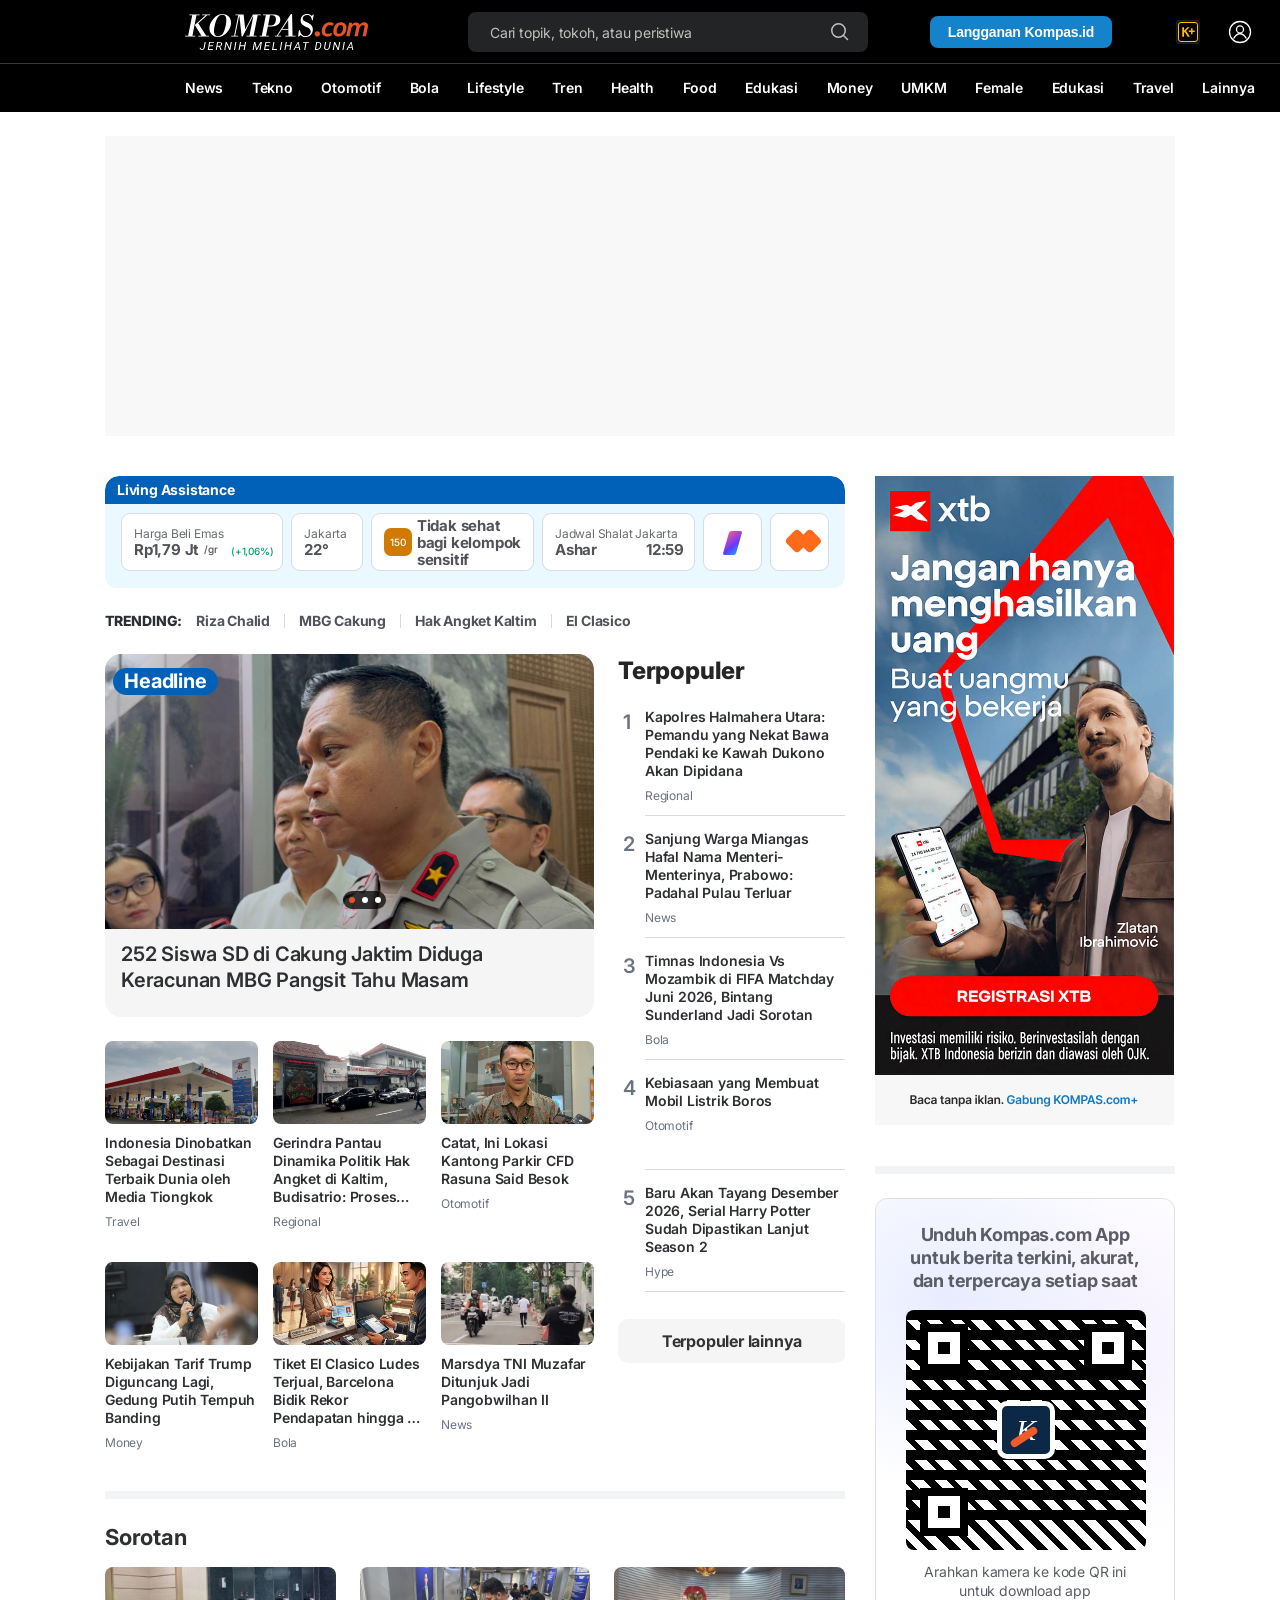
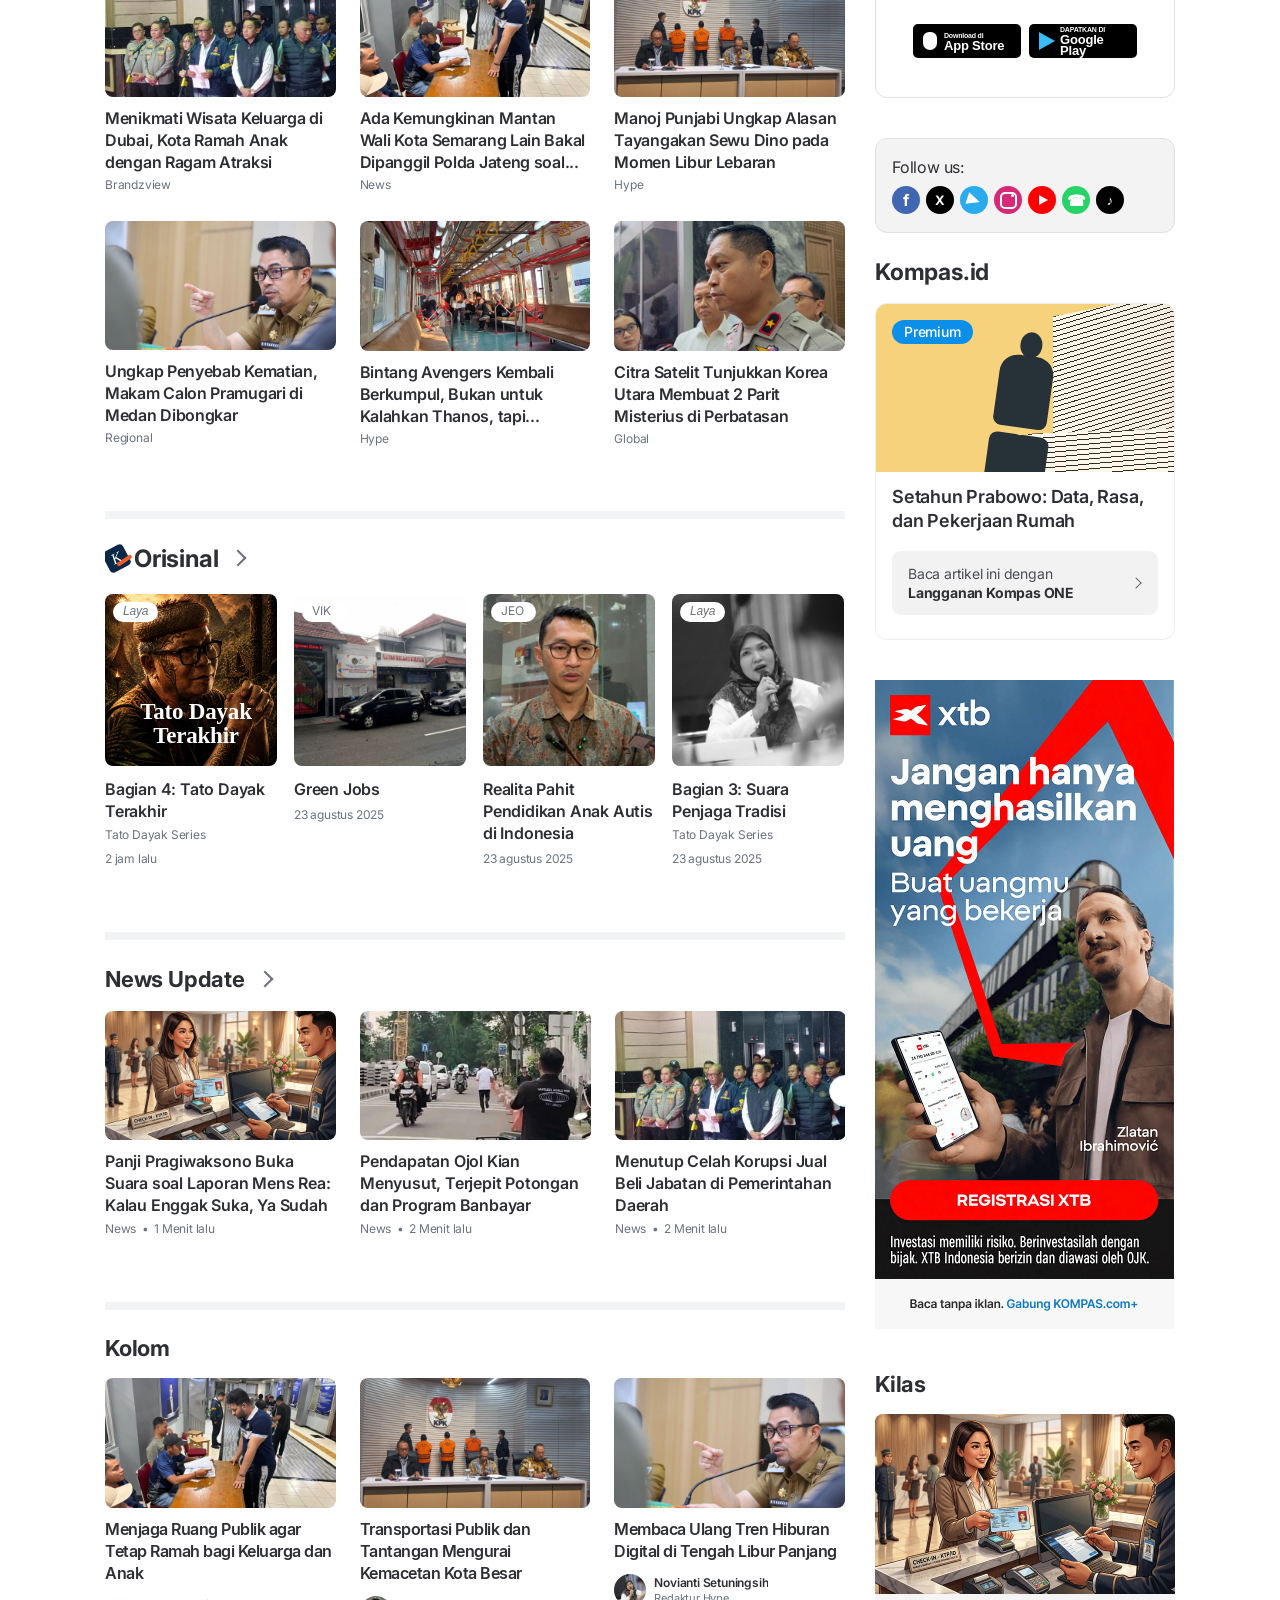
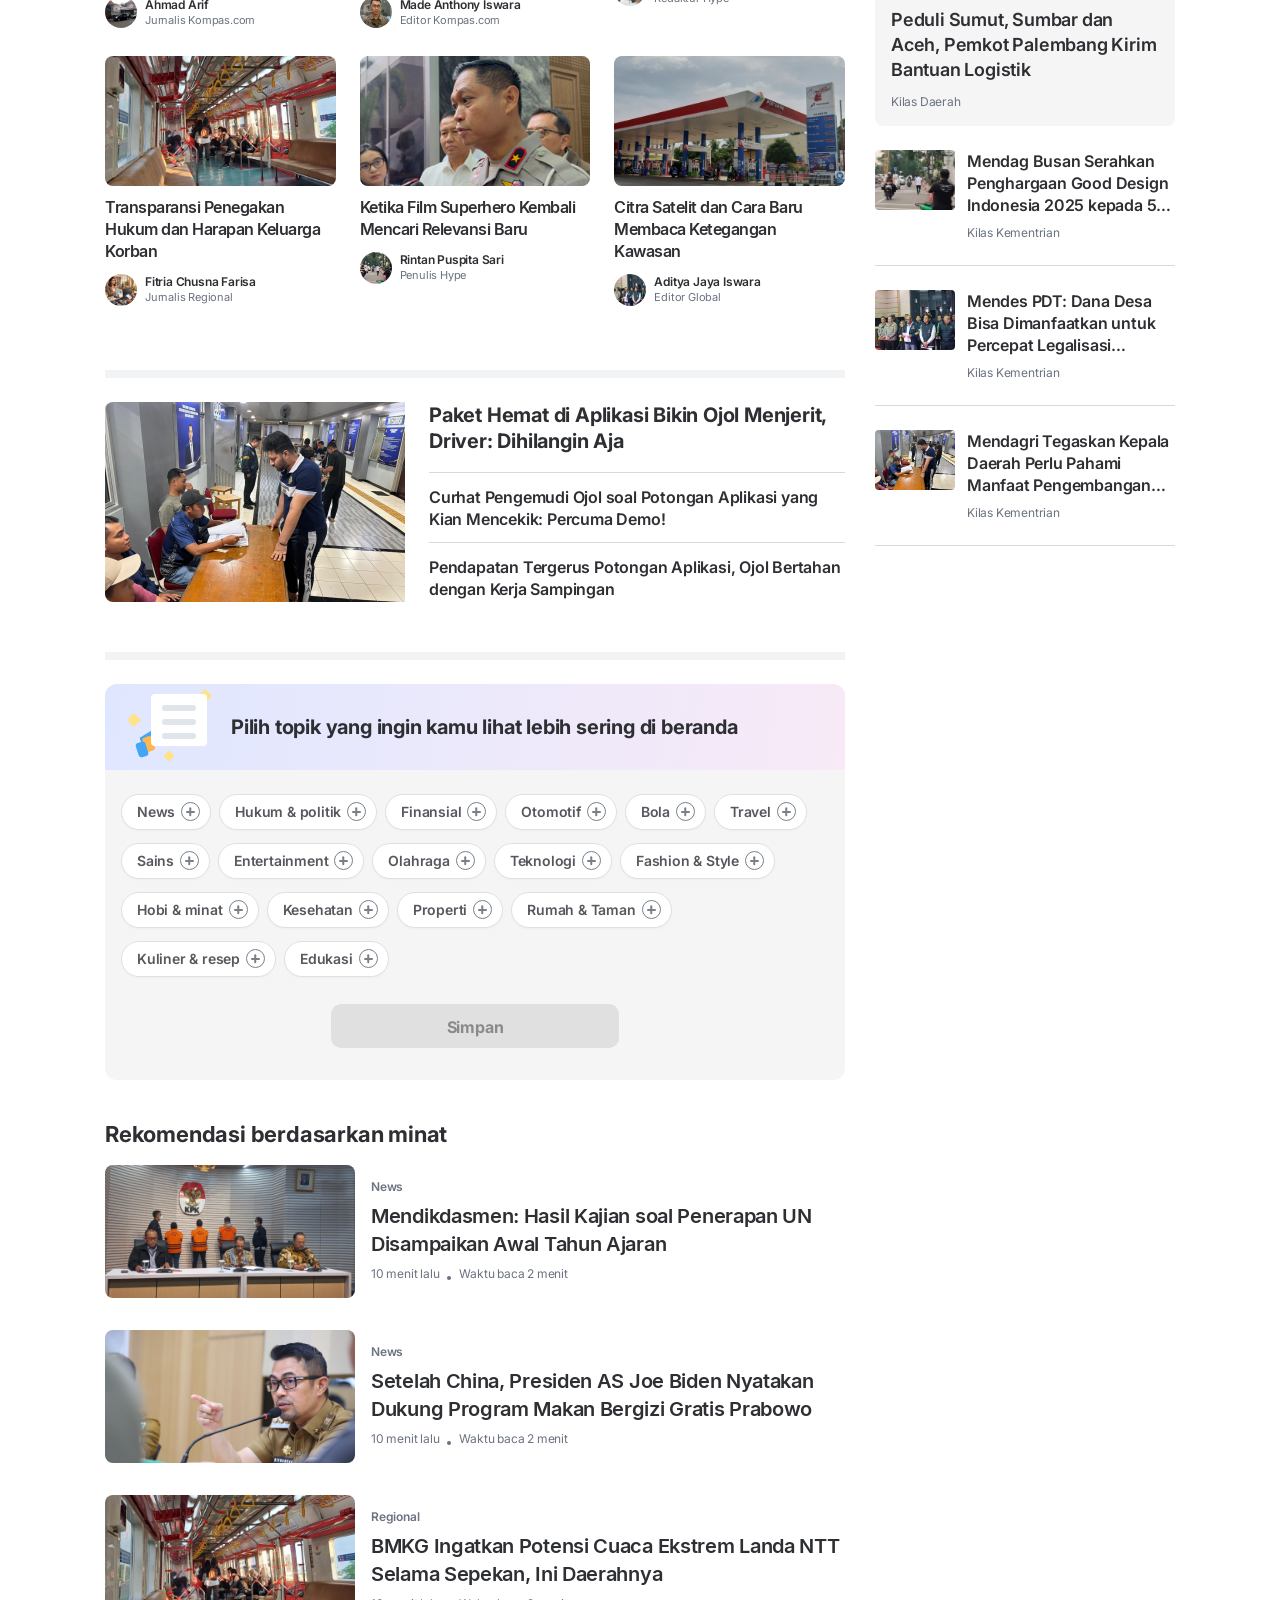
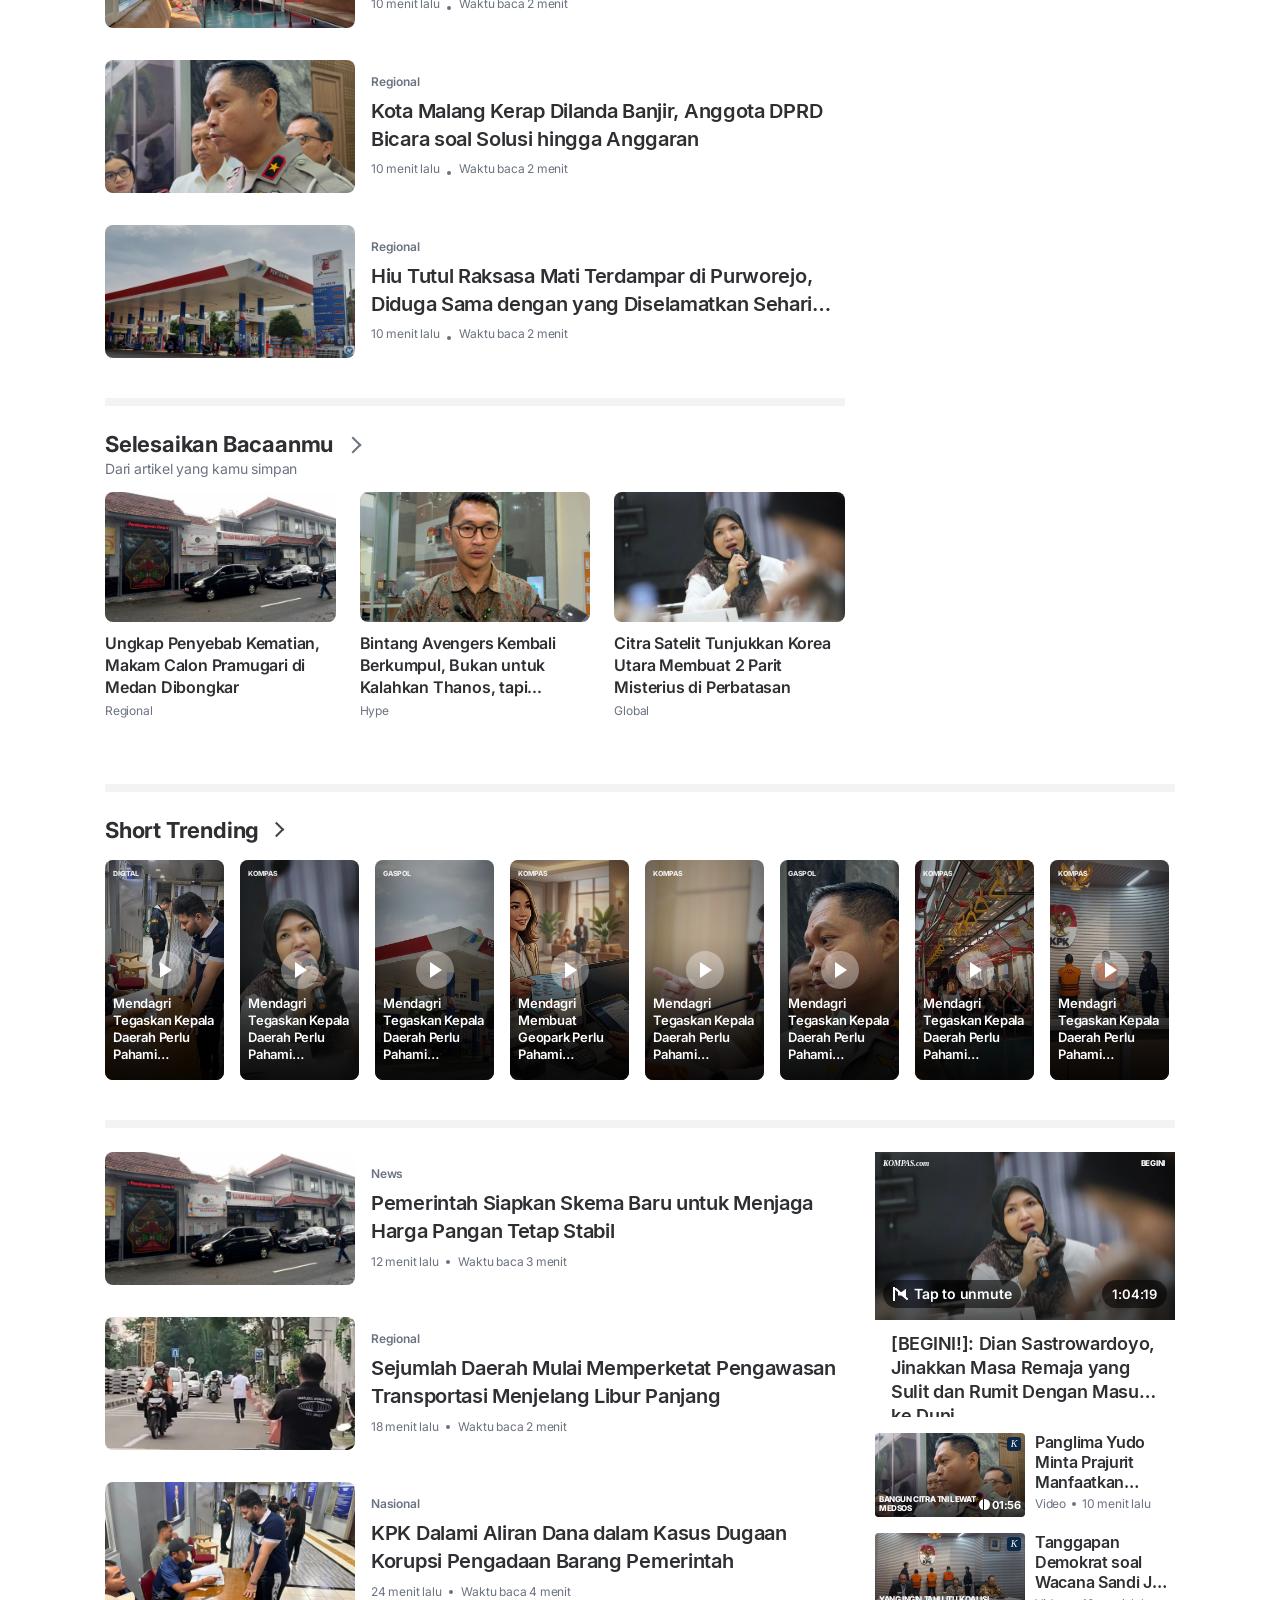
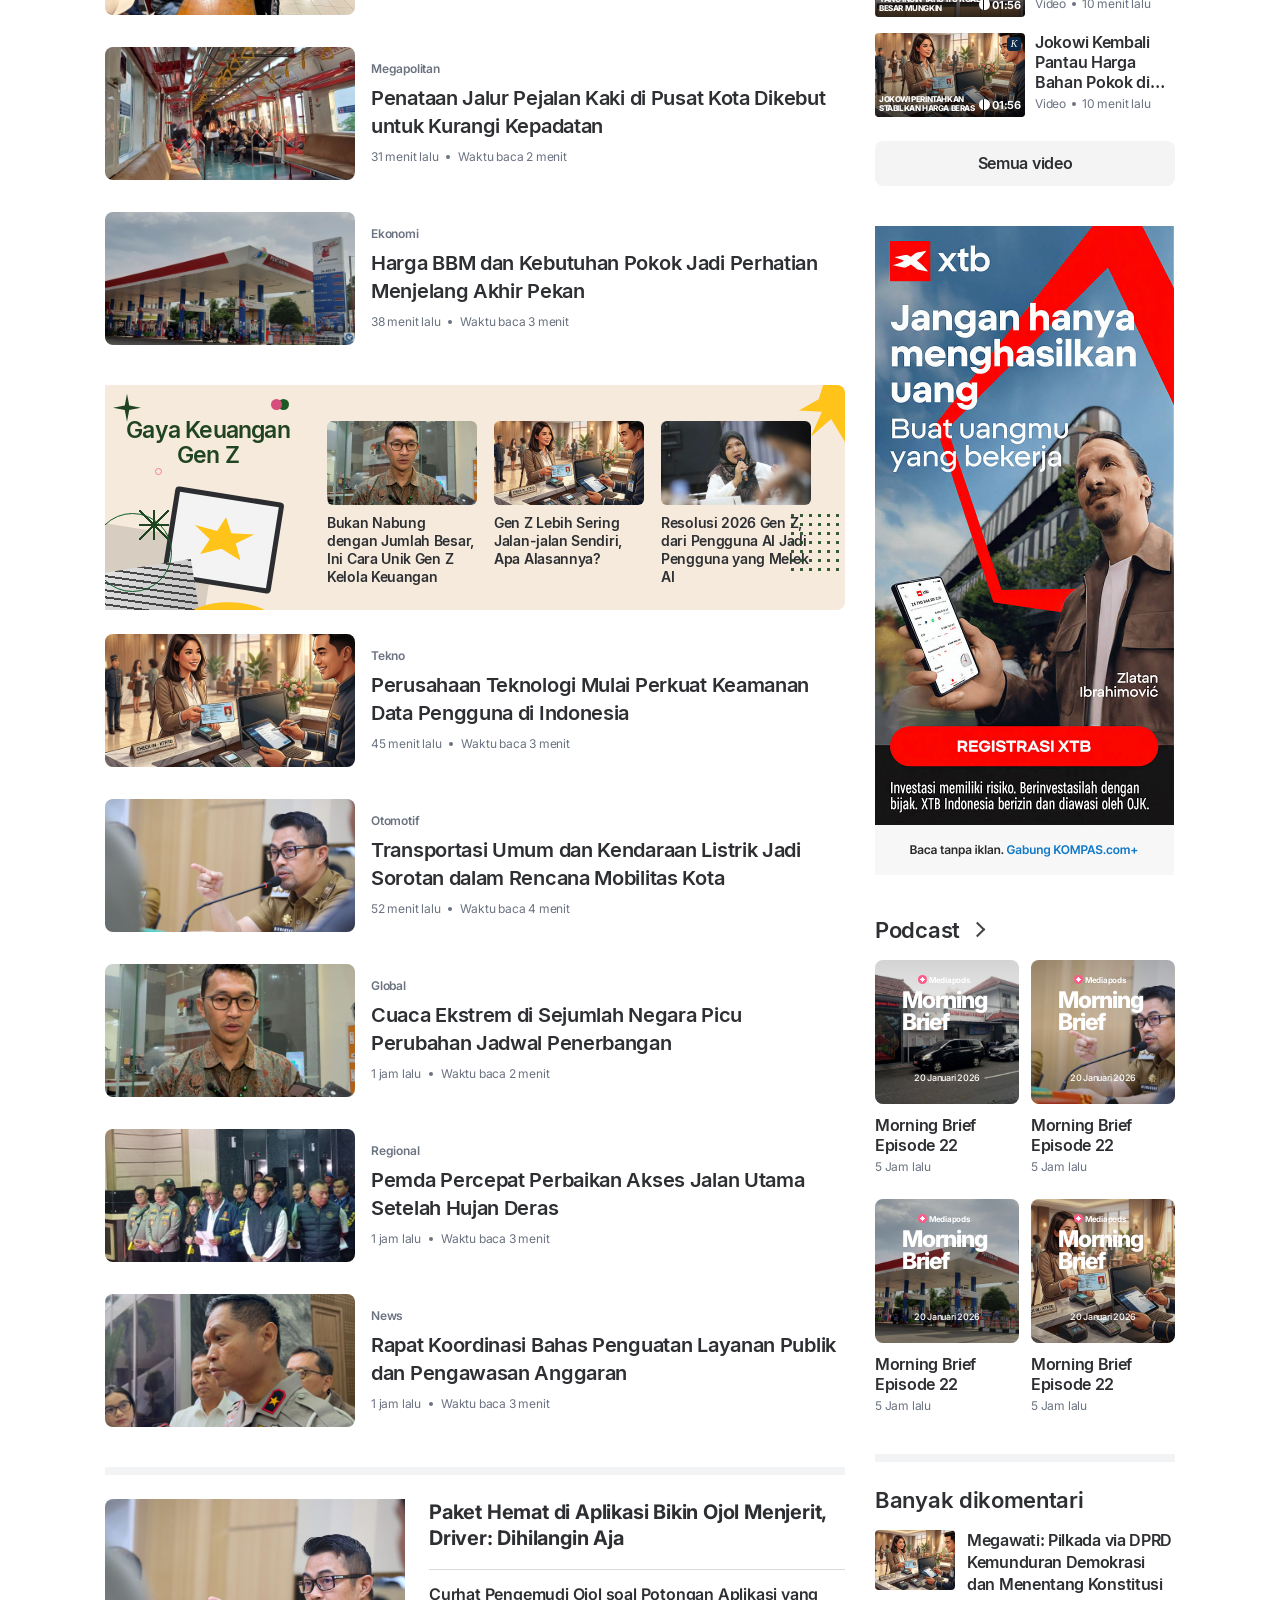
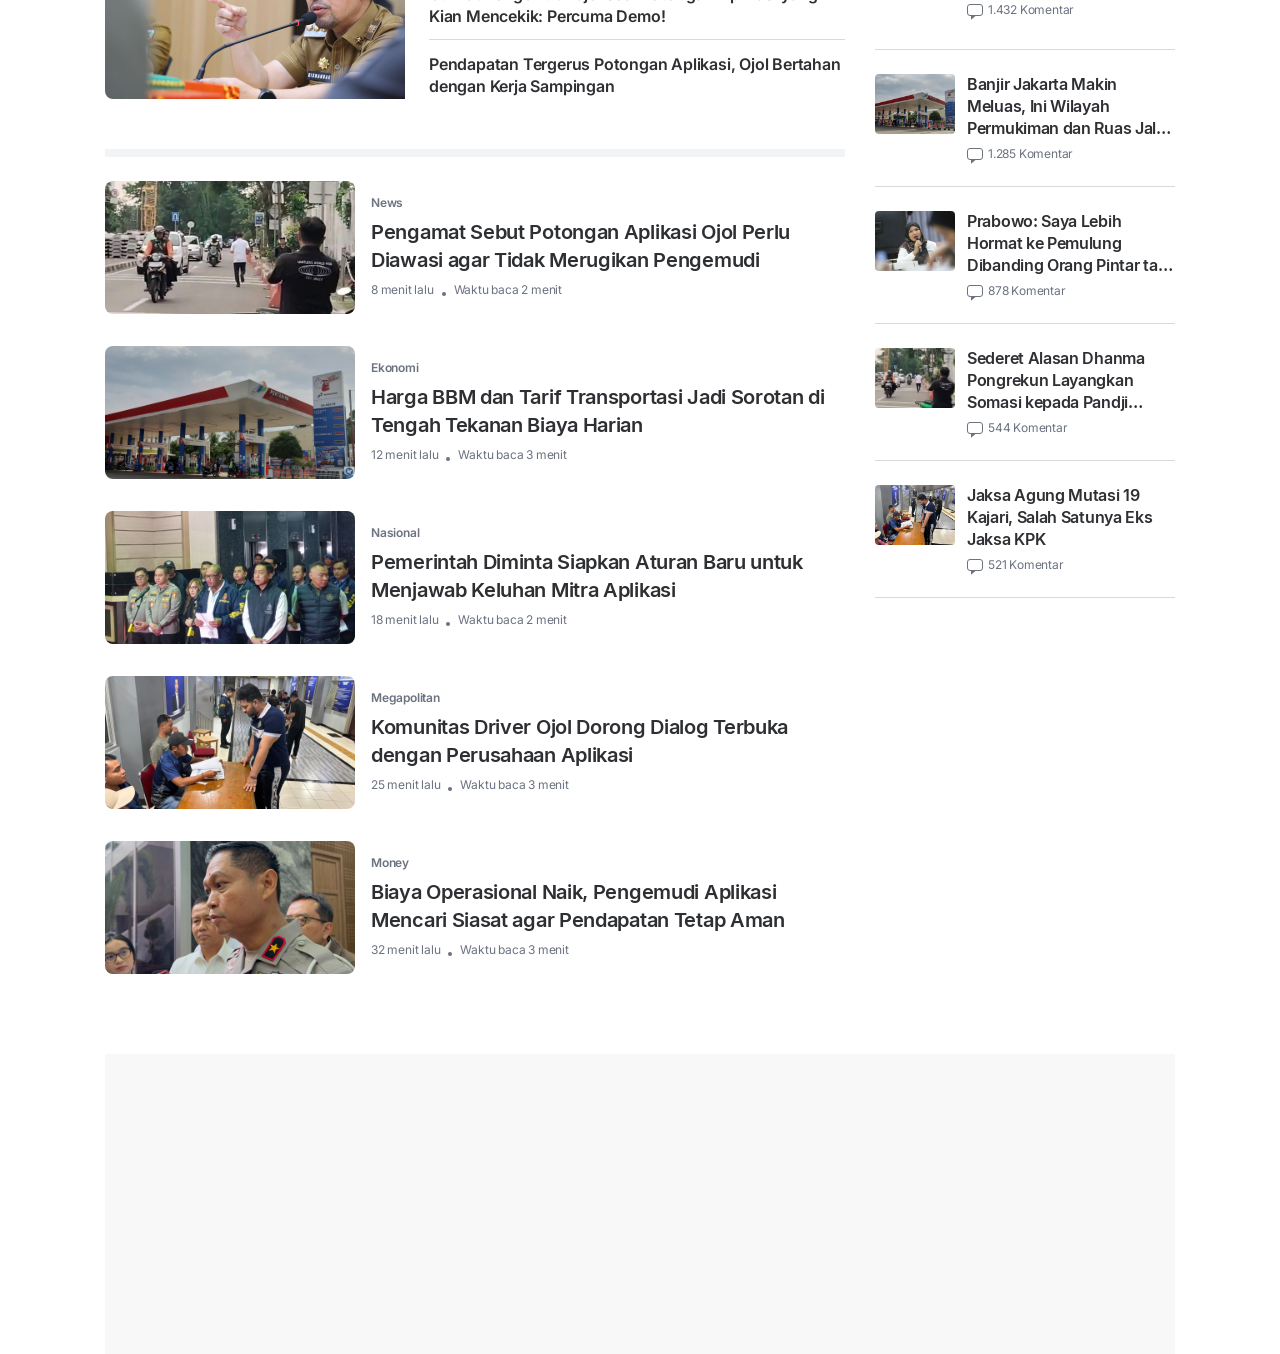
==== commit 39685578: "commit" ====
--- a/index.html
+++ b/index.html
@@ -7,7 +7,7 @@
     <link rel="preconnect" href="https://fonts.googleapis.com" />
     <link rel="preconnect" href="https://fonts.gstatic.com" crossorigin />
     <link href="https://fonts.googleapis.com/css2?family=Inter:wght@400;500;600;700;800&display=swap" rel="stylesheet" />
-    <link rel="stylesheet" href="styles.css?v=home-bottom-ad-1" />
+    <link rel="stylesheet" href="styles.css?v=tato-dayak-link-1" />
   </head>
   <body>
     <header class="site-header" aria-label="Kompas.com header">
@@ -243,7 +243,7 @@
                 <span class="original-section__arrow" aria-hidden="true"></span>
               </header>
               <div class="original-list">
-                <article class="original-card">
+                <article class="original-card" data-href="tato-dayak.html">
                   <div class="original-card__media original-card__media--tato">
                     <span class="original-badge original-badge--laya">Laya</span>
                     <h3>Tato Dayak Terakhir</h3>
@@ -936,7 +936,7 @@
       document.querySelectorAll(".headline-card, .story-card, .popular-item, .spotlight-card, .original-card, .news-update-card, .column-card, .recommendation-item, .continue-card, .post-short-item, .topic-card").forEach((card) => {
         card.classList.add("article-card-link");
         card.addEventListener("click", () => {
-          window.location.href = "article.html";
+          window.location.href = card.dataset.href || "article.html";
         });
       });
     </script>
--- a/styles.css
+++ b/styles.css
@@ -2373,7 +2373,7 @@
 }
 
 .original-card__media--tato {
-  background-image: url("assets/articles/69e2ee654c9fe.jpg");
+  background-image: url("assets/original-tato-dayak-cover.png");
 }
 
 .original-card__media--tato::before {
@@ -4893,6 +4893,156 @@
   background: var(--text-secondary);
 }
 
+.tato-dayak-page {
+  min-width: var(--canvas-width);
+  background: #000000;
+}
+
+.tato-dayak-cover {
+  width: 100%;
+  min-height: calc(100vh - 112px);
+  background: #000000;
+}
+
+.tato-hero {
+  position: relative;
+  width: var(--canvas-width);
+  min-height: 650px;
+  margin: 0 auto;
+  overflow: hidden;
+  background: #000000;
+}
+
+.tato-hero__background {
+  position: absolute;
+  inset: 0;
+  background:
+    radial-gradient(circle at 18% 37%, rgba(255, 206, 130, 0.18), transparent 27%),
+    linear-gradient(90deg, rgba(0, 0, 0, 0.08) 0%, rgba(0, 0, 0, 0.16) 38%, #000000 76%, #000000 100%),
+    linear-gradient(180deg, rgba(0, 0, 0, 0.32) 0%, rgba(0, 0, 0, 0.05) 42%, rgba(0, 0, 0, 0.92) 100%),
+    url("assets/tato-dayak-hero-bg.png");
+  background-position: center top;
+  background-size: cover;
+}
+
+.tato-hero__content {
+  position: relative;
+  z-index: 1;
+  width: 755px;
+  margin-left: 565px;
+  padding-top: 83px;
+  color: #ffffff;
+  text-align: center;
+}
+
+.tato-hero__brand {
+  display: block;
+  width: 188px;
+  height: auto;
+  margin: 0 auto 31px;
+}
+
+.tato-hero h1 {
+  margin: 0 0 21px;
+  color: #ffffff;
+  font-family: "Inter SemiBold TTF", Inter, Arial, Helvetica, sans-serif;
+  font-size: 48px;
+  font-synthesis: none;
+  font-weight: normal;
+  line-height: 60px;
+  letter-spacing: -0.8px;
+}
+
+.tato-hero__content > p {
+  width: 690px;
+  margin: 0 auto;
+  color: rgba(255, 255, 255, 0.94);
+  font-family: Inter, Arial, Helvetica, sans-serif;
+  font-size: 17px;
+  font-weight: 400;
+  line-height: 25px;
+  letter-spacing: -0.2px;
+}
+
+.tato-app-gate {
+  display: grid;
+  grid-template-columns: 318px 352px;
+  align-items: center;
+  gap: 32px;
+  width: 753px;
+  min-height: 228px;
+  margin-top: 43px;
+  padding: 30px 32px 31px 46px;
+  border: 1px solid rgba(255, 255, 255, 0.25);
+  border-radius: 22px;
+  background: rgba(0, 0, 0, 0.18);
+  text-align: left;
+}
+
+.tato-app-gate__copy {
+  display: flex;
+  align-items: center;
+  gap: 19px;
+}
+
+.tato-app-icon {
+  flex: 0 0 64px;
+  width: 64px;
+  height: 64px;
+  object-fit: contain;
+}
+
+.tato-app-gate h2 {
+  margin: 0 0 15px;
+  color: #ffffff;
+  font-family: "Inter SemiBold TTF", Inter, Arial, Helvetica, sans-serif;
+  font-size: 24px;
+  font-synthesis: none;
+  font-weight: normal;
+  line-height: 30px;
+  letter-spacing: -0.4px;
+}
+
+.tato-app-gate__copy p {
+  margin: 0;
+  color: rgba(255, 255, 255, 0.86);
+  font-family: Inter, Arial, Helvetica, sans-serif;
+  font-size: 16px;
+  font-weight: 400;
+  line-height: 24px;
+  letter-spacing: -0.2px;
+  text-align: center;
+}
+
+.tato-qr-box {
+  display: grid;
+  grid-template-columns: 122px 1fr;
+  align-items: center;
+  gap: 34px;
+  width: 352px;
+  height: 163px;
+  padding: 26px 22px 25px 25px;
+  border-radius: 7px;
+  background: #252628;
+}
+
+.tato-qr {
+  width: 112px;
+  height: 112px;
+  object-fit: contain;
+}
+
+.tato-qr-box p {
+  margin: 0;
+  color: #ffffff;
+  font-family: "Inter SemiBold TTF", Inter, Arial, Helvetica, sans-serif;
+  font-size: 15px;
+  font-synthesis: none;
+  font-weight: normal;
+  line-height: 22px;
+  letter-spacing: -0.2px;
+}
+
 .sr-only {
   position: absolute;
   width: 1px;
